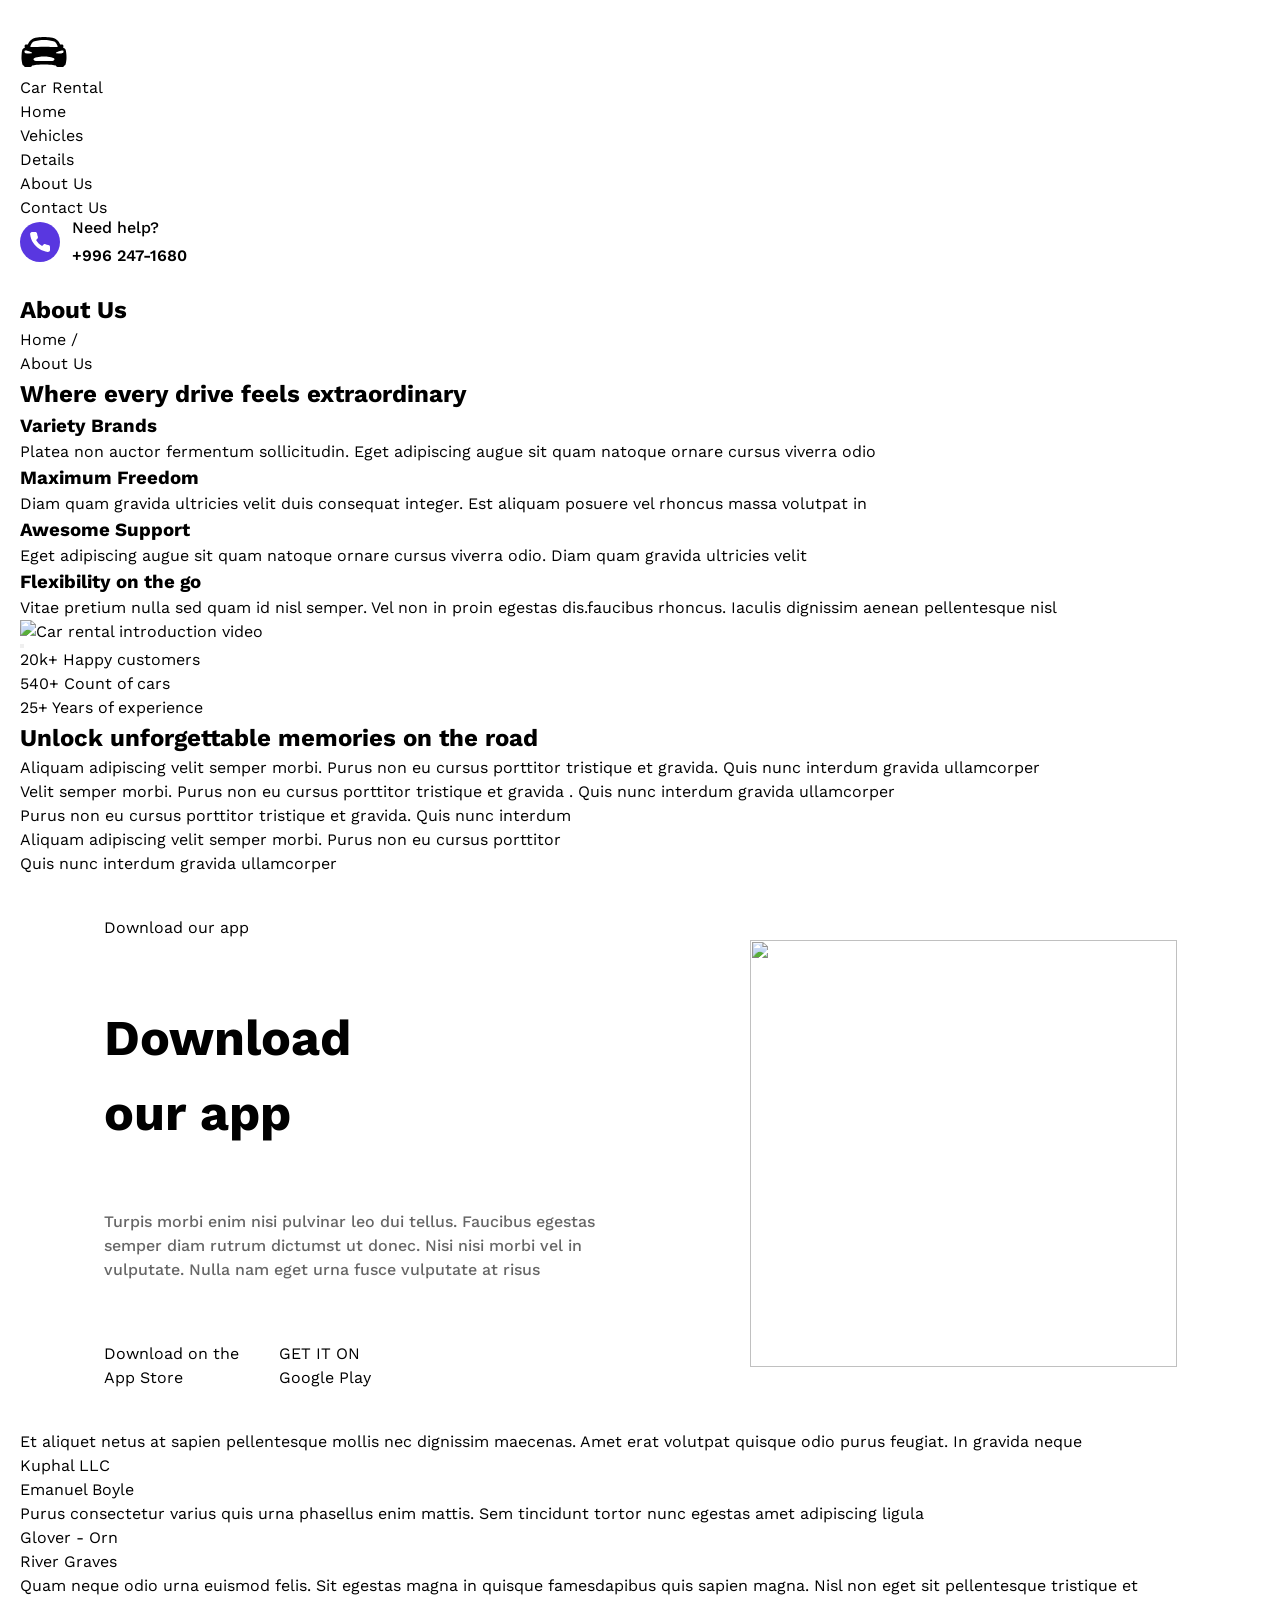
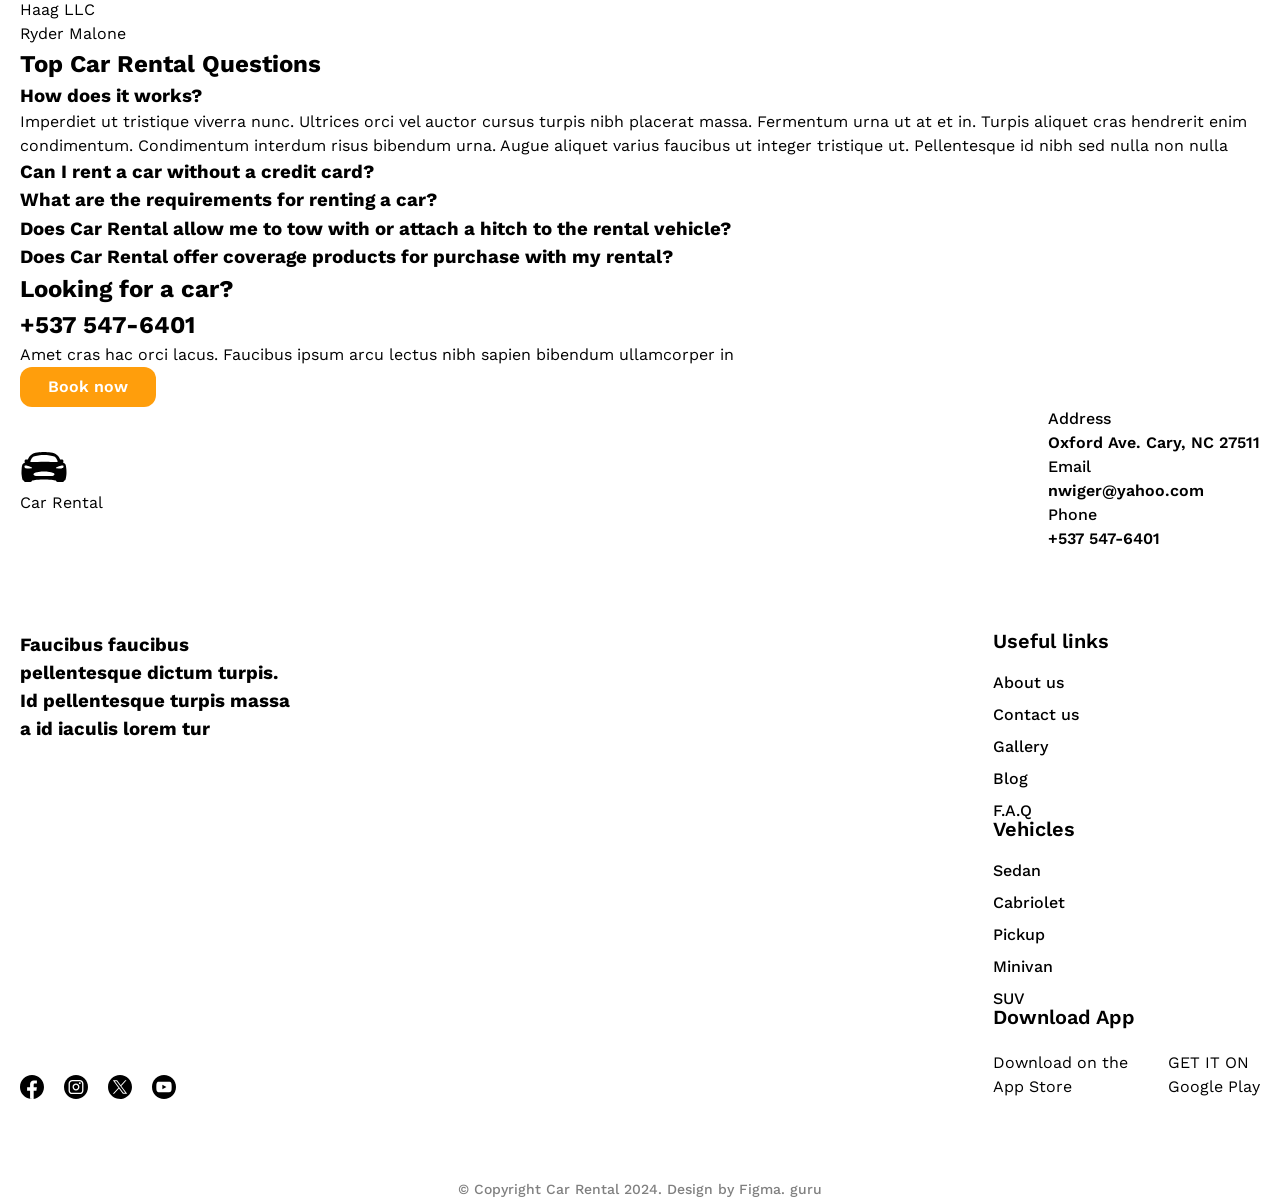
==== about.html @ 19d8fcf1 "Implement homepage CSS" ====
<head>
  <meta charset="UTF-8" />
  <meta name="viewport" content="width=device-width, initial-scale=1.0" />

  <title>Car Rental</title>

  <link rel="preconnect" href="https://fonts.googleapis.com" />
  <link rel="preconnect" href="https://fonts.gstatic.com" crossorigin />
  <link
    href="https://fonts.googleapis.com/css2?family=Work+Sans:wght@400..700&display=swap"
    rel="stylesheet"
  />

  <link rel="stylesheet" href="css/reset.css" />
  <link rel="stylesheet" href="css/base.css" />
  <link rel="stylesheet" href="css/components.css" />
  <link rel="stylesheet" href="css/style.css" />
</head>
<body>
  <!-- header  -->
  <header class="header">
    <div class="container">
      <a class="header__logo" href="index.html">
        <img src="images/logo.svg" alt="Car Rental" />
        <span>Car Rental</span>
      </a>
      <nav class="header__nav">
        <ul>
          <li><a href="index.html">Home</a></li>
          <li><a href="vehicles.html">Vehicles</a></li>
          <li><a href="details.html">Details</a></li>
          <li><a href="about.html">About Us</a></li>
          <li><a href="contact.html">Contact Us</a></li>
        </ul>
      </nav>
      <div class="header__phone">
        <img src="images/phone.svg" alt="Phone Number" />
        <div class="header__phone-info">
          <p>Need help?</p>
          <a href="tel:+9962471680"> +996 247-1680 </a>
        </div>
      </div>
    </div>
  </header>

  <section class="about-hero">
    <div class="container">
      <div class="about-hero__inner">
        <div class="about-hero__header">
          <h1 class="about-hero__header-title">About Us</h1>
          <p>Home /</p>
          <p>About Us</p>
        </div>
        <div class="about-hero__feature-left">
          <h2 class="about-hero__feature-title">
            Where every drive feels extraordinary
          </h2>
        </div>
        <div class="about-hero__feature-middle">
          <h3 class="about-hero__feature-subtitle">Variety Brands</h3>
          <p class="about-hero__feature-description">
            Platea non auctor fermentum sollicitudin. Eget adipiscing augue sit
            quam natoque ornare cursus viverra odio
          </p>

          <h3 class="about-hero__feature-subtitle">Maximum Freedom</h3>
          <p class="about-hero__feature-description">
            Diam quam gravida ultricies velit duis consequat integer. Est
            aliquam posuere vel rhoncus massa volutpat in
          </p>
        </div>
        <div class="about-hero__feature-right">
          <h3 class="about-hero__feature-subtitle">Awesome Support</h3>
          <p class="about-hero__feature-description">
            Eget adipiscing augue sit quam natoque ornare cursus viverra odio.
            Diam quam gravida ultricies velit
          </p>
          <h3 class="about-hero__feature-subtitle">Flexibility on the go</h3>
          <p class="about-hero__feature-description">
            Vitae pretium nulla sed quam id nisl semper. Vel non in proin
            egestas dis.faucibus rhoncus. Iaculis dignissim aenean pellentesque
            nisl
          </p>
        </div>
      </div>
    </div>
  </section>
  <section class="about-video">
    <div class="container">
      <div class="about-video__inner">
        <img
          class="about-video__image"
          src="images/about-video.jpg"
          alt="Car rental introduction video"
        />

        <button class="about-video__play" type="button">
          <img src="images/play.svg" alt="" />
          <span class="sr-only">Play video</span>
        </button>
      </div>
    </div>
  </section>
  <section class="about-stats">
    <div class="container">
      <ul class="about-stats__items">
        <li class="about-stats__item">
          <span class="about-stats__number">20k+</span>
          <span class="about-stats__unit">Happy customers</span>
        </li>
        <li class="about-stats__item">
          <span class="about-stats__number">540+</span>
          <span class="about-stats__unit">Count of cars</span>
        </li>
        <li class="about-stats__item">
          <span class="about-stats__number">25+</span>
          <span class="about-stats__unit">Years of experience</span>
        </li>
      </ul>
    </div>
  </section>
  <section class="about-info">
    <div class="container">
      <h2 class="about-info__title">
        Unlock unforgettable memories on the road
      </h2>
      <p class="about-info__desc">
        Aliquam adipiscing velit semper morbi. Purus non eu cursus porttitor
        tristique et gravida. Quis nunc interdum gravida ullamcorper
      </p>
      <ul class="about-info__items">
        <li class="about-info__item">
          <img src="images/check.svg" alt="" />
          <p class="about-info__exp">
            Velit semper morbi. Purus non eu cursus porttitor tristique et
            gravida . Quis nunc interdum gravida ullamcorper
          </p>
        </li>
        <li class="about-info__item">
          <img src="images/check.svg" alt="" />
          <p class="about-info__exp">
            Purus non eu cursus porttitor tristique et gravida. Quis nunc
            interdum
          </p>
        </li>
        <li class="about-info__item">
          <img src="images/check.svg" alt="" />
          <p class="about-info__exp">
            Aliquam adipiscing velit semper morbi. Purus non eu cursus porttitor
          </p>
        </li>
        <li class="about-info__item">
          <img src="images/check.svg" alt="" />
          <p class="about-info__exp">Quis nunc interdum gravida ullamcorper</p>
        </li>
      </ul>
      <img class="about-info__img" src="" alt="" />
    </div>
  </section>
  <section class="mobile-app">
    <div class="container">
      <div class="mobile-app__inner">
        <div class="mobile-app__content">
          <p class="mobile-app__subtitle">Download our app</p>
          <h2 class="mobile-app__title">Download our app</h2>
          <p class="mobile-app__description">
            Turpis morbi enim nisi pulvinar leo dui tellus. Faucibus egestas
            semper diam rutrum dictumst ut donec. Nisi nisi morbi vel in
            vulputate. Nulla nam eget urna fusce vulputate at risus
          </p>

          <div class="mobile-app__links">
            <a class="mobile-app__link" href="#">
              <img
                class="mobile-app__icon"
                src="images/mobile-app-apple.svg"
                alt=""
              />

              <div class="mobile-app__info">
                <p class="mobile-app__subtitle">Download on the</p>

                <p class="mobile-app__store">App Store</p>
              </div>
            </a>
            <a class="mobile-app__link" href="#">
              <img
                class="mobile-app__icon"
                src="images/mobile-app-play.svg"
                alt=""
              />

              <div class="mobile-app__info">
                <p class="mobile-app__subtitle">GET IT ON</p>

                <p class="mobile-app__store">Google Play</p>
              </div>
            </a>
          </div>
        </div>
        <img class="mobile-app__image" src="images/mobile-app.png" alt="" />
      </div>
    </div>
  </section>
  <section class="about-reviews">
    <div class="container">
      <div class="about-reviews__inner">
        <article class="about-reviews__card">
          <ul class="about-reviews__items">
            <li class="about-reviews__item">
              <span class="about-reviews__quote"></span>
              <p class="about-reviews__desc">
                Et aliquet netus at sapien pellentesque mollis nec dignissim
                maecenas. Amet erat volutpat quisque odio purus feugiat. In
                gravida neque
              </p>
              <img class="about-reviews__img" src="" alt="" />
              <p class="about-reviews__companyname">Kuphal LLC</p>
              <p class="about-reviews__name">Emanuel Boyle</p>
            </li>
          </ul>
        </article>
        <article class="about-reviews__card">
          <ul class="about-reviews__items">
            <li class="about-reviews__item">
              <span class="about-reviews__quote"></span>
              <p class="about-reviews__desc">
                Purus consectetur varius quis urna phasellus enim mattis. Sem
                tincidunt tortor nunc egestas amet adipiscing ligula
              </p>
              <img class="about-reviews__img" src="" alt="" />
              <p class="about-reviews__companyname">Glover - Orn</p>
              <p class="about-reviews__name">River Graves</p>
            </li>
          </ul>
        </article>
        <article class="about-reviews__card">
          <ul class="about-reviews__items">
            <li class="about-reviews__item">
              <span class="about-reviews__quote"></span>
              <p class="about-reviews__desc">
                Quam neque odio urna euismod felis. Sit egestas magna in quisque
                famesdapibus quis sapien magna. Nisl non eget sit pellentesque
                tristique et
              </p>
              <img class="about-reviews__img" src="" alt="" />
              <p class="about-reviews__companyname">Haag LLC</p>
              <p class="about-reviews__name">Ryder Malone</p>
            </li>
          </ul>
        </article>
      </div>
    </div>
  </section>
  <section class="about-question">
    <div class="container">
      <div class="about-question__inner">
        <h2 class="about-question__title">Top Car Rental Questions</h2>
        <ul class="about-question__items">
          <li class="about-question__item">
            <h3 class="about-question__question">How does it works?</h3>
            <p class="about-question__answer">
              Imperdiet ut tristique viverra nunc. Ultrices orci vel auctor
              cursus turpis nibh placerat massa. Fermentum urna ut at et in.
              Turpis aliquet cras hendrerit enim condimentum. Condimentum
              interdum risus bibendum urna. Augue aliquet varius faucibus ut
              integer tristique ut. Pellentesque id nibh sed nulla non nulla
            </p>
          </li>
          <li class="about-question__item">
            <h3 class="about-question__question">
              Can I rent a car without a credit card?
            </h3>
          </li>
          <li class="about-question__item">
            <h3 class="about-question__question">
              What are the requirements for renting a car?
            </h3>
          </li>
          <li class="about-question__item">
            <h3 class="about-question__question">
              Does Car Rental allow me to tow with or attach a hitch to the
              rental vehicle?
            </h3>
          </li>
          <li class="about-question__item">
            <h3 class="about-question__question">
              Does Car Rental offer coverage products for purchase with my
              rental?
            </h3>
          </li>
        </ul>
      </div>
    </div>
  </section>

  <section class="about-banner">
    <div class="container">
      <div class="about-banner__inner">
        <div class="about-banner__content">
          <h2 class="about-banner__title">Looking for a car?</h2>
          <h2 class="about-banner__subtitle">+537 547-6401</h2>
          <p class="about-banner__description">
            Amet cras hac orci lacus. Faucibus ipsum arcu lectus nibh sapien
            bibendum ullamcorper in
          </p>
          <a href="vehicles.html" class="btn btn--primary about-banner__button">
            Book now
          </a>
        </div>
      </div>
    </div>
  </section>
  <footer>
    <div class="container">
      <div class="footer__inner">
        <div class="footer-guide">
          <a class="footer-guide__logo" href="index.html">
            <img src="images/logo.svg" alt="Car Rental" />
            <span>Car Rental</span>
          </a>
          <ul class="footer-guide__list">
            <li class="footer-guide__item">
              <img
                class="footer-guide__icon"
                src="images/footer-guide-address.svg"
                alt=""
              />

              <div class="footer-guide__content">
                <p class="footer-guide__title">Address</p>
                <p class="footer-guide__info">Oxford Ave. Cary, NC 27511</p>
              </div>
            </li>
            <li class="footer-guide__item">
              <a class="footer-guide__link" href="mailto:nwiger@yahoo.com">
                <img
                  class="footer-guide__icon"
                  src="images/footer-guide-email.svg"
                  alt=""
                />
                <div class="footer-guide__content">
                  <p class="footer-guide__title">Email</p>
                  <p class="footer-guide__info">nwiger@yahoo.com</p>
                </div>
              </a>
            </li>
            <li class="footer-guide__item">
              <a class="footer-guide__link" href="tel:+5375476401">
                <img
                  class="footer-guide__icon"
                  src="images/footer-guide-phone.svg"
                  alt=""
                />
                <div class="footer-guide__content">
                  <p class="footer-guide__title">Phone</p>
                  <p class="footer-guide__info">+537 547-6401</p>
                </div>
              </a>
            </li>
          </ul>
        </div>
        <div class="footer-info">
          <div class="footer-info__social">
            <h3 class="footer-info__message">
              Faucibus faucibus pellentesque dictum turpis. Id pellentesque
              turpis massa a id iaculis lorem tur
            </h3>
            <div class="footer-info__sns">
              <a class="footer-info__logo" href="">
                <img src="images/footer-info-facebook.svg" alt="Facebook" />
              </a>
              <a class="footer-info__logo" href="">
                <img src="images/footer-info-instagram.svg" alt="Instagram" />
              </a>
              <a class="footer-info__logo" href="">
                <img src="images/footer-info-x.svg" alt="X" />
              </a>
              <a class="footer-info__logo" href="">
                <img src="images/footer-info-youtube.svg" alt="Youtube" />
              </a>
            </div>
          </div>
          <div class="footer-info__other">
            <article class="footer-info__items">
              <h3 class="footer-info__title">Useful links</h3>
              <ul class="footer-info__links">
                <li><a class="footer-info__link" href="">About us</a></li>
                <li><a class="footer-info__link" href="">Contact us</a></li>
                <li><a class="footer-info__link" href="">Gallery</a></li>
                <li><a class="footer-info__link" href="">Blog</a></li>
                <li><a class="footer-info__link" href="">F.A.Q</a></li>
              </ul>
            </article>
            <article class="footer-info__items">
              <h3 class="footer-info__title">Vehicles</h3>
              <ul class="footer-info__links">
                <li><a class="footer-info__link" href="">Sedan</a></li>
                <li><a class="footer-info__link" href="">Cabriolet</a></li>
                <li><a class="footer-info__link" href="">Pickup</a></li>
                <li><a class="footer-info__link" href="">Minivan</a></li>
                <li><a class="footer-info__link" href="">SUV</a></li>
              </ul>
            </article>
            <article class="footer-info__items">
              <h3 class="footer-info__title">Download App</h3>
              <div class="mobile-app__links">
                <a class="mobile-app__link" href="#">
                  <img
                    class="mobile-app__icon"
                    src="images/mobile-app-apple.svg"
                    alt=""
                  />

                  <div class="mobile-app__info">
                    <p class="mobile-app__subtitle">Download on the</p>

                    <p class="mobile-app__store">App Store</p>
                  </div>
                </a>
                <a class="mobile-app__link" href="#">
                  <img
                    class="mobile-app__icon"
                    src="images/mobile-app-play.svg"
                    alt=""
                  />

                  <div class="mobile-app__info">
                    <p class="mobile-app__subtitle">GET IT ON</p>

                    <p class="mobile-app__store">Google Play</p>
                  </div>
                </a>
              </div>
            </article>
          </div>
        </div>
        <small class="footer__copyright">
          © Copyright Car Rental 2024. Design by Figma. guru
        </small>
      </div>
    </div>
  </footer>
</body>
---- css/base.css ----
/* 共通設定 */
body {
  color: #000;
  background-color: #fff;
  font-family: "Work Sans", sans-serif;
  font-size: 16px;
  font-weight: 400;
  line-height: 1.5;
}

.container {
  max-width: 1290px;
  margin: 0 auto;
  padding-inline: 20px;
}

/* CSS変数 */
:root {
  --purple-color: #5937e0;
  --orange-color: #ff9e0c;
  --black-color: #000;
  --white-color: #fff;
  --section-padding-sm: 40px;
  --section-padding-md: 60px;
  --section-padding-lg: 80px;
}
---- css/components.css ----
/* btn */
.btn {
  display: inline-flex;
  align-items: center;
  justify-content: center;
  text-decoration: none;
  cursor: pointer;
  font-size: 16px;
  font-weight: 600;
  height: 40px;
  border-radius: 12px;
  border: none;
  padding: 0 28px;

  color: #fff;
  transition: opacity 0.2s ease;
}

.btn:hover {
  opacity: 0.85;
}

.btn--primary {
  background-color: var(--orange-color);
}

.btn--secondary {
  background-color: var(--purple-color);
}
/* header */
.header {
  padding-block: 28px;
}
.header__wrapper {
  display: flex;
  align-items: center;
  justify-content: space-between;
}
.page__logo {
  display: flex;
  align-items: center;
  gap: 12px;
}
.page__logo span {
  font-size: 16px;
  font-weight: 700;
}
.header__nav-list {
  display: flex;
  gap: 20px;
}
.header__nav-list a {
  font-size: 18px;
  font-weight: 500;
}
.header__phone {
  display: flex;
  gap: 12px;
}
.header__phone-info {
  display: flex;
  flex-direction: column;
  gap: 12px;
  line-height: 1;
}
.header__phone-info p {
  font-size: 16px;
  font-weight: 500;
}
.header__phone-info a {
  font-size: 16px;
  font-weight: 600;
}
.hero__content {
  display: flex;
  flex-direction: column;
  gap: 33px;
  padding-top: 90px;
}
/* footer */
.footer {
}
.vehicle-card {
}
.booking-card {
}
.category-button {
}
.brand-list {
}
---- css/style.css ----
/* home hero */
.hero {
}
.hero__inner {
  padding: var(--section-padding-lg);
  border-radius: 40px;
  background-color: var(--purple-color);
}
.hero__body {
  display: flex;
  justify-content: space-between;
}
.hero__content {
  display: flex;
  flex-direction: column;
  gap: 33px;
  padding-top: 90px;
}
.hero__text {
  display: flex;
  flex-direction: column;
  gap: 27px;
}
.hero__title {
  width: 686px;
  font-size: 60px;
  font-weight: 700;
  color: var(--white-color);
  line-height: 1.2;
}
.hero__description {
  width: 464px;
  font-size: 16px;
  font-weight: 500;
  color: var(--white-color);
}
.hero__button {
  display: inline-flex;
  width: fit-content;
}
.hero__booking {
  border-radius: 20px;
  background-color: var(--white-color);
}
.booking-card {
  padding: 40px;
  width: 416px;
}
.booking-form {
  display: flex;
  flex-direction: column;
  align-items: center;
}
.booking-form__body {
  width: 100%;
}
.booking-form__fields {
  display: flex;
  flex-direction: column;
  gap: 20px;
  padding-block: 40px;
}
.select-wrapper {
  position: relative;
}
.select-wrapper select {
  width: 100%;
  padding-right: 40px;
  appearance: none;
}
.select-arrow {
  position: absolute;
  right: 16px;
  top: 50%;
  transform: translateY(-50%);
  pointer-events: none;
  width: 12px;
}
.form-group {
  display: flex;
  flex-direction: column;
  gap: 8px;
  width: 100%;
}
.form-group label {
  position: absolute;
  width: 1px;
  height: 1px;
  padding: 0;
  margin: -1px;
  overflow: hidden;
  clip: rect(0, 0, 0, 0);
  white-space: nowrap;
  border: 0;
}
.form-group select,
.form-group input {
  width: 100%;
  height: 52px;
  padding: 0 16px;
  border: none;
  border-radius: 12px;
  background-color: #f5f5f5;
  font-size: 16px;
  color: #333;
  appearance: none;
  cursor: pointer;
}
.form-group select:focus,
.form-group input:focus {
  outline: none;
  background-color: #eee;
}
.booking-form__button {
  width: 100%;
}
/* features */
.features {
  padding-block: var(--section-padding-md);
}
.features__inner {
  display: flex;
  justify-content: space-between;
  align-items: flex-start;
}
.feature-card {
  display: flex;
  flex-direction: column;
  align-items: center;
  gap: 29px;
}
.feature-card__header {
  display: flex;
  flex-direction: column;
  align-items: center;
  gap: 20px;
}
.feature-card__icon {
  width: 64px;
  height: 64px;
}
.feature-card__title {
  font-size: 24px;
  font-weight: 600;
}
.feature-card__description {
  width: 357px;
  text-align: center;
  font-size: 16px;
  font-weight: 500;
}
/* about-feature */
.about-feature {
  padding-block: var(--section-padding-md);
}
.about-feature__inner {
  display: flex;
  align-items: center;
  gap: 110px;
}
.about-feature__list {
  display: flex;
  flex-direction: column;
  width: 550px;
  gap: 28px;
}
.about-item {
  display: flex;
  flex-direction: column;
  gap: 20px;
}
.about-item__header {
  display: flex;
  align-items: center;
  gap: 16px;
}
.about-item__number {
  display: flex;
  flex-direction: column;
  justify-content: center;
  align-items: center;
  width: 32px;
  height: 32px;
  background-color: var(--purple-color);
  border-radius: 50%;
  color: var(--white-color);
  font-size: 16px;
  font-weight: 600;
}
.about-item__title {
  font-size: 20px;
  font-weight: 600;
}
.about-item__description {
  font-size: 16px;
  font-weight: 500;
  color: rgba(0, 0, 0, 0.6);
}
/* vehicle-list */
.vehicle-list {
  padding-block: var(--section-padding-md);
}
.vehicle-list__inner {
  display: flex;
  flex-direction: column;
  gap: 40px;
}
.vehicle-list__header {
  display: flex;
  justify-content: space-between;
  align-items: flex-end;
}
.vehicle-list__heading {
  width: 631px;
  font-size: 50px;
  font-weight: 700;
}
.vehicle-list__link {
  display: flex;
  gap: 8px;
  font-size: 20px;
  font-weight: 700;
}
.vehicle-list__items {
  display: grid;
  grid-template-columns: repeat(3, 1fr);
  gap: 24px;
}
.vehicle-card {
  display: flex;
  flex-direction: column;
  gap: 40px;
  padding: 24px;
  background-color: #fafafa;
  border-radius: 20px;
}
.vehicle-card__text {
  display: flex;
  flex-direction: column;
  gap: 40px;
}
.vehicle-card__header {
  display: flex;
  justify-content: space-between;
}
.vehicle-card__name {
  display: flex;
  flex-direction: column;
}
.vehicle-card__title {
  font-size: 24px;
  font-weight: 600;
}
.vehicle-card__type {
  font-size: 16px;
  font-weight: 500;
  color: rgba(0, 0, 0, 0.6);
}
.vehicle-card__price {
  display: flex;
  flex-direction: column;
}
.vehicle-card__price-value {
  font-size: 24px;
  font-weight: 600;
  color: var(--purple-color);
}
.vehicle-card__price-unit {
  font-size: 14px;
  font-weight: 500;
  color: rgba(0, 0, 0, 0.6);
}
.vehicle-card__info {
  display: flex;
  justify-content: space-between;
  font-size: 16px;
  font-weight: 500;
  color: rgba(0, 0, 0, 0.6);
}
.vehicle-card__feature {
  display: flex;
  align-items: center;
  gap: 8px;
}
.vehicle-card__link-button {
  height: 50px;
}
/* statistics-banner */
.statistics-banner {
  padding-block: var(--section-padding-md);
}
.statistics-banner__inner {
  display: flex;
  flex-direction: column;
  padding-block: var(--section-padding-md);
  gap: 80px;
  border-radius: 20px;
  background-color: var(--purple-color);
}
.statistics-banner__header {
  display: flex;
  flex-direction: column;
  align-items: center;
  gap: 20px;
}
.statistics-banner__title {
  font-size: 50px;
  font-weight: 700;
  color: var(--white-color);
}
.statistics-banner__description {
  width: 712px;
  text-align: center;
  font-size: 16px;
  font-weight: 500;
  color: var(--white-color);
}
.statistics-banner__items {
  display: flex;
  justify-content: center;
  gap: 64px;
}
.statistics-card {
  display: flex;
  align-items: center;
  width: 240px;
  gap: 16px;
  padding: 16px;
  border-radius: 20px;
  background-color: var(--white-color);
}
.statistics-card__icon-wrapper {
  width: 72px;
  height: 68px;
  border-radius: 12px;
  background-color: var(--orange-color);
  display: flex;
  justify-content: center;
  align-items: center;
  flex-shrink: 0;
}
.statistics-card__icon {
  width: 40px;
  height: 40px;
}
.statistics-card__info {
  display: flex;
  flex-direction: column;
  gap: 8px;
}
.statistics-card__number {
  font-size: 24px;
  font-weight: 700;
}
.statistics-card__unit {
  font-size: 16px;
  font-weight: 600;
  color: rgba(0, 0, 0, 0.6);
}
/* mobile-app */
.mobile-app {
  padding-block: var(--section-padding-sm);
}
.mobile-app__inner {
  display: flex;
  justify-content: center;
  align-items: center;
  gap: 110px;
}
.mobile-app__content {
  display: flex;
  flex-direction: column;
  gap: 60px;
}
.mobile-app__title {
  max-width: 314px;
  font-size: 50px;
  font-weight: 700;
}
.mobile-app__description {
  max-width: 536px;
  font-size: 16px;
  font-weight: 500;
  color: rgba(0, 0, 0, 0.6);
}
.mobile-app__links {
  display: flex;
  gap: 40px;
}
.mobile-app__badge {
  display: block;
  width: 173px;
  height: auto;
}
.mobile-app__image {
  width: 427px;
  height: auto;
}
/* cta-banner */
.cta-banner {
  padding-block: var(--section-padding-md);
}
.cta-banner__inner {
  display: flex;
  gap: 102px;
  padding: var(--section-padding-md) 86px;
  border-radius: 20px;
  background-color: var(--purple-color);
}
.cta-banner__content {
  display: flex;
  flex-direction: column;
  justify-content: space-between;
}
.cta-banner__title {
  max-width: 756px;
  font-size: 50px;
  font-weight: 700;
  color: var(--white-color);
  line-height: 1.2;
}
.cta-banner__description {
  max-width: 550px;
  font-size: 16px;
  font-weight: 500;
  color: var(--white-color);
}
.cta-banner__form {
  position: relative;
  max-width: 464px;
  width: 100%;
}
.sr-only {
  position: absolute;
  width: 1px;
  height: 1px;
  padding: 0;
  margin: -1px;
  overflow: hidden;
  clip: rect(0, 0, 0, 0);
  white-space: nowrap;
  border: 0;
}
.cta-banner__input {
  width: 100%;
  height: 60px;
  padding: 0 121px 0 25px;
  border: none;
  border-radius: 20px;
  background-color: var(--white-color);
  font-size: 16px;
  color: rgba(0, 0, 0, 0.6);
}
.cta-banner__button {
  position: absolute;
  right: 10px;
  top: 50%;
  transform: translateY(-50%);
}
.cta-banner__image {
  width: 380px;
  height: auto;
}
/* footer */
.footer {
  padding-block: var(--section-padding-md) 40px;
}
.footer__inner {
  display: flex;
  flex-direction: column;
  gap: 80px;
}
.footer__content {
  display: flex;
  flex-direction: column;
  gap: 60px;
}
.footer-guide {
  display: flex;
  justify-content: space-between;
  align-items: center;
}
.footer-guide__item {
  display: flex;
  gap: 12px;
}
.footer-guide__icon-wrapper {
  width: 40px;
  height: 40px;
  border-radius: 50px;
  background-color: var(--orange-color);
  display: flex;
  align-items: center;
  justify-content: center;
  flex-shrink: 0;
}
.footer-guide__link {
  display: flex;
  align-items: center;
  gap: 12px;
  text-decoration: none;
  color: inherit;
}
.footer-guide__link:hover {
  opacity: 0.8;
}
.footer-guide__icon {
  width: 24px;
  height: 24px;
  color: var(--white-color);
}
.footer-guide__content {
}
.footer-guide__title {
  font-size: 16px;
  font-weight: 500;
}
.footer-guide__info {
  font-size: 16px;
  font-weight: 600;
}
.footer-info {
  display: flex;
  justify-content: space-between;
}
.footer-info__social {
  display: flex;
  flex-direction: column;
  justify-content: space-between;
  width: 280px;
}
.footer-info__message {
}
.footer-info__sns {
  display: flex;
  gap: 20px;
}
.footer-info__logo {
  width: 24px;
  height: 24px;
}
.footer-info__other {
}
.footer-info__items {
  display: flex;
  flex-direction: column;
  gap: 24px;
}
.footer-info__title {
  font-size: 20px;
  font-weight: 600;
  line-height: 1;
}
.footer-info__links {
  display: flex;
  flex-direction: column;
  gap: 16px;
  line-height: 1;
}
.footer-info__link {
  font-size: 16px;
  font-weight: 500;
}
.footer-info__apps {
  display: flex;
  flex-direction: column;
  gap: 24px;
}
.footer-info__app {
}
.footer__copyright {
  display: flex;
  justify-content: center;
  font-size: 14px;
  font-weight: 500;
  color: rgba(0, 0, 0, 0.5);
}
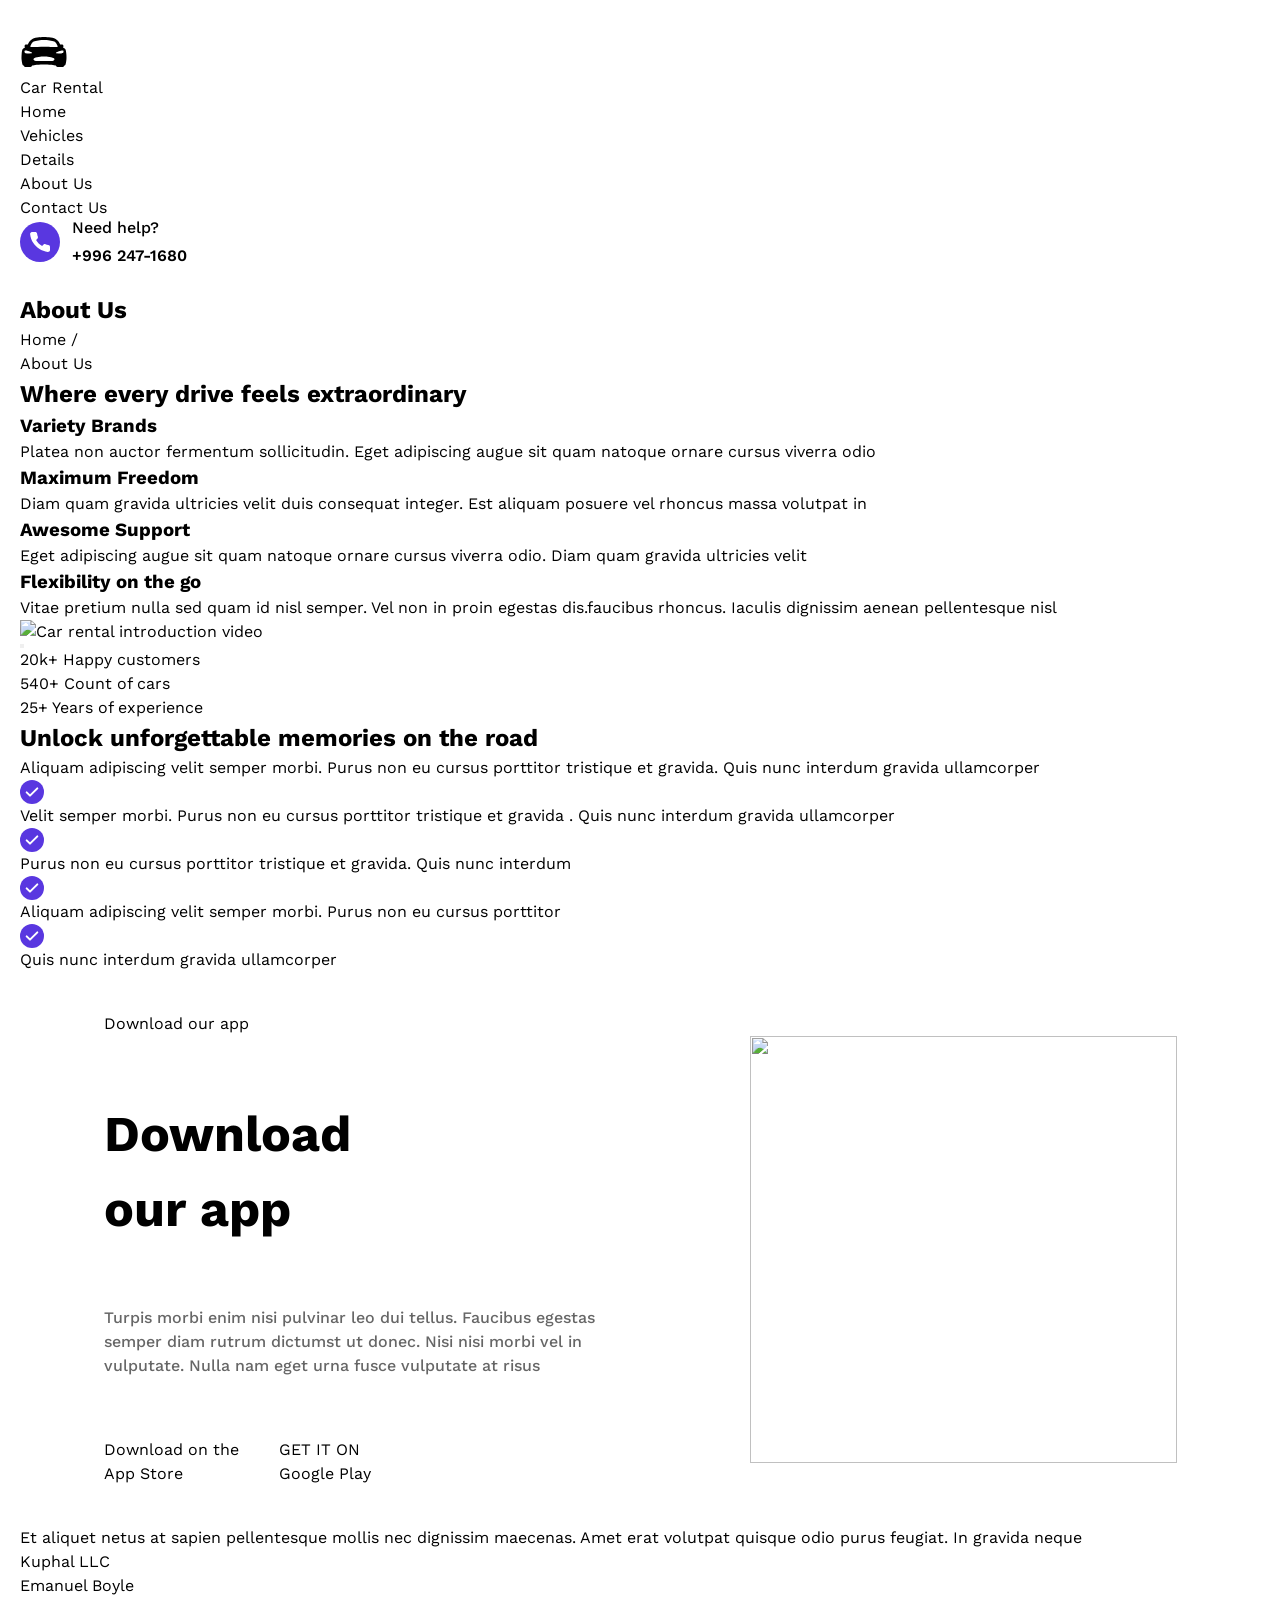
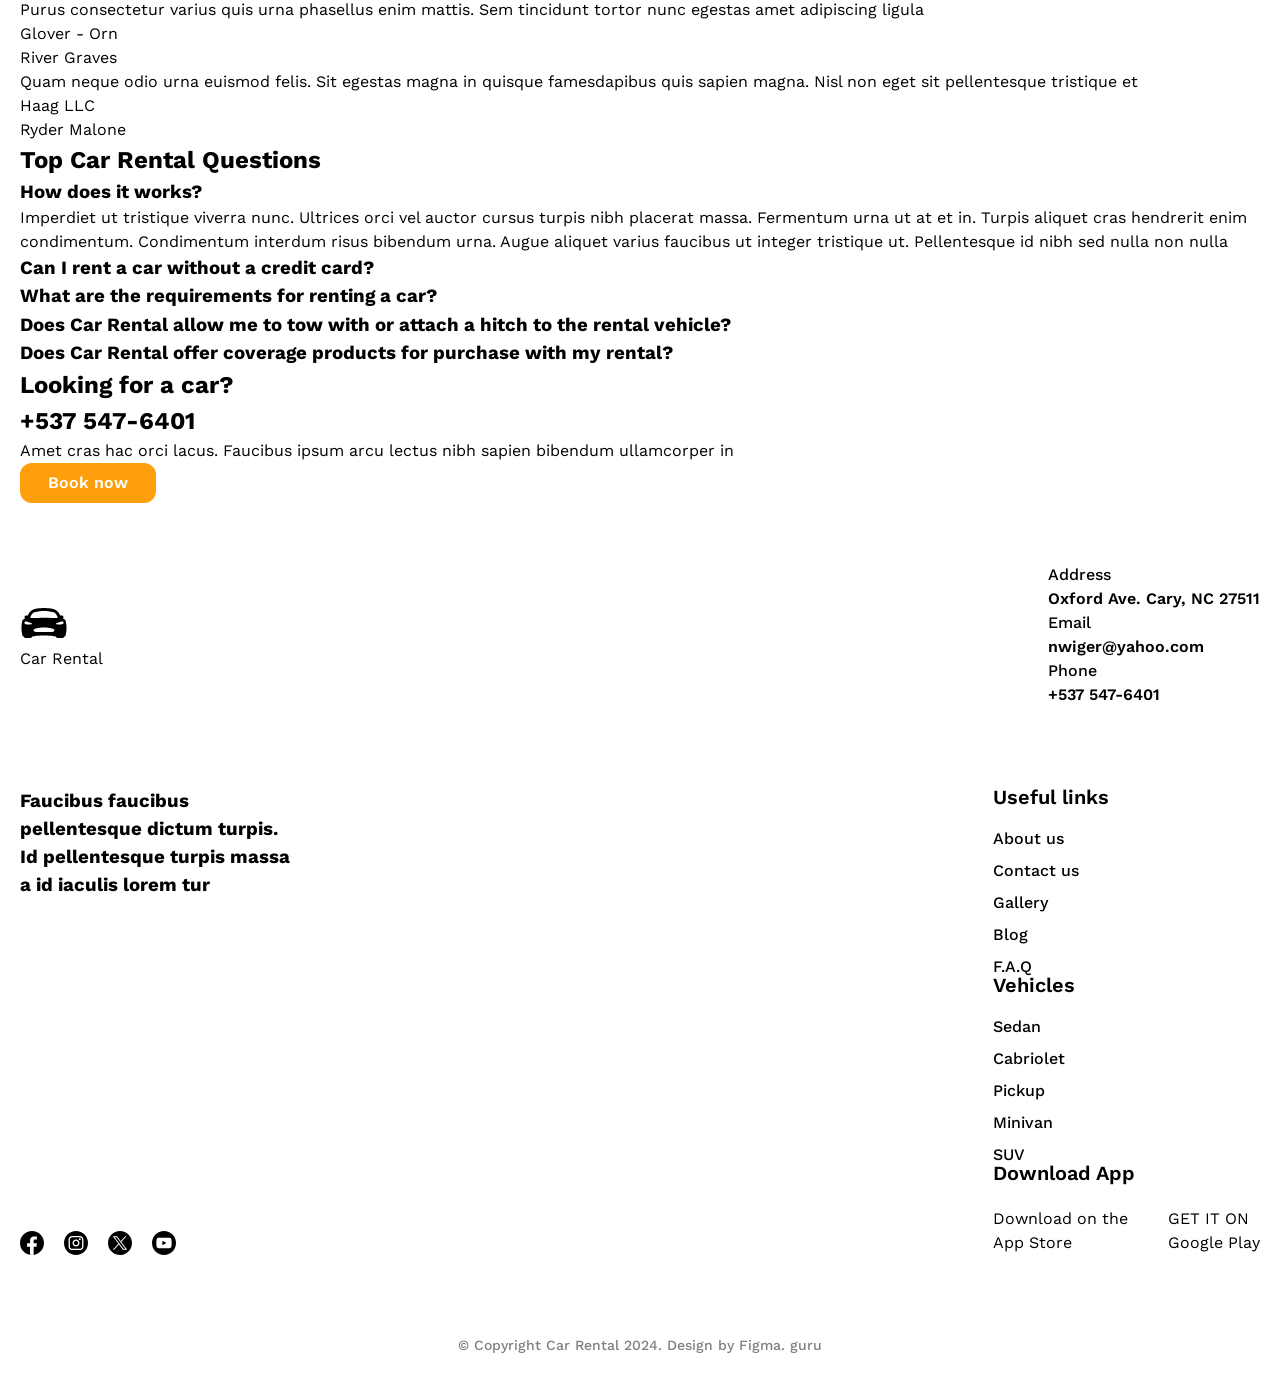
==== commit 4b9f64c1: "Add styles for vehicles and details pages" ====
--- a/about.html
+++ b/about.html
@@ -311,7 +311,7 @@
       </div>
     </div>
   </section>
-  <footer>
+  <footer class="footer">
     <div class="container">
       <div class="footer__inner">
         <div class="footer-guide">
--- a/css/components.css
+++ b/css/components.css
@@ -47,7 +47,7 @@
 }
 .header__nav-list {
   display: flex;
-  gap: 20px;
+  gap: 40px;
 }
 .header__nav-list a {
   font-size: 18px;
@@ -79,12 +79,170 @@
 }
 /* footer */
 .footer {
-}
+  padding-block: var(--section-padding-md) 40px;
+}
+.footer__inner {
+  display: flex;
+  flex-direction: column;
+  gap: 80px;
+}
+.footer__content {
+  display: flex;
+  flex-direction: column;
+  gap: 60px;
+}
+.footer-guide {
+  display: flex;
+  justify-content: space-between;
+  align-items: center;
+}
+.footer-guide__item {
+  display: flex;
+  gap: 12px;
+}
+.footer-guide__icon-wrapper {
+  width: 40px;
+  height: 40px;
+  border-radius: 50px;
+  background-color: var(--orange-color);
+  display: flex;
+  align-items: center;
+  justify-content: center;
+  flex-shrink: 0;
+}
+.footer-guide__link {
+  display: flex;
+  align-items: center;
+  gap: 12px;
+  text-decoration: none;
+  color: inherit;
+}
+.footer-guide__link:hover {
+  opacity: 0.8;
+}
+.footer-guide__icon {
+  width: 24px;
+  height: 24px;
+  color: var(--white-color);
+}
+.footer-guide__title {
+  font-size: 16px;
+  font-weight: 500;
+}
+.footer-guide__info {
+  font-size: 16px;
+  font-weight: 600;
+}
+.footer-info {
+  display: flex;
+  justify-content: space-between;
+}
+.footer-info__social {
+  display: flex;
+  flex-direction: column;
+  justify-content: space-between;
+  width: 280px;
+}
+.footer-info__sns {
+  display: flex;
+  gap: 20px;
+}
+.footer-info__logo {
+  width: 24px;
+  height: 24px;
+}
+.footer-info__items {
+  display: flex;
+  flex-direction: column;
+  gap: 24px;
+}
+.footer-info__title {
+  font-size: 20px;
+  font-weight: 600;
+  line-height: 1;
+}
+.footer-info__links {
+  display: flex;
+  flex-direction: column;
+  gap: 16px;
+  line-height: 1;
+}
+.footer-info__link {
+  font-size: 16px;
+  font-weight: 500;
+}
+.footer-info__apps {
+  display: flex;
+  flex-direction: column;
+  gap: 24px;
+}
+.footer__copyright {
+  display: flex;
+  justify-content: center;
+  font-size: 14px;
+  font-weight: 500;
+  color: rgba(0, 0, 0, 0.5);
+}
+/* .vehicle-card */
 .vehicle-card {
-}
-.booking-card {
-}
-.category-button {
-}
+  display: flex;
+  flex-direction: column;
+  gap: 40px;
+  padding: 24px;
+  background-color: #fafafa;
+  border-radius: 20px;
+}
+.vehicle-card__text {
+  display: flex;
+  flex-direction: column;
+  gap: 40px;
+}
+.vehicle-card__header {
+  display: flex;
+  justify-content: space-between;
+}
+.vehicle-card__name {
+  display: flex;
+  flex-direction: column;
+}
+.vehicle-card__title {
+  font-size: 24px;
+  font-weight: 600;
+}
+.vehicle-card__type {
+  font-size: 16px;
+  font-weight: 500;
+  color: rgba(0, 0, 0, 0.6);
+}
+.vehicle-card__price {
+  display: flex;
+  flex-direction: column;
+}
+.vehicle-card__price-value {
+  font-size: 24px;
+  font-weight: 600;
+  color: var(--purple-color);
+}
+.vehicle-card__price-unit {
+  font-size: 14px;
+  font-weight: 500;
+  color: rgba(0, 0, 0, 0.6);
+}
+.vehicle-card__info {
+  display: flex;
+  justify-content: space-between;
+  font-size: 16px;
+  font-weight: 500;
+  color: rgba(0, 0, 0, 0.6);
+}
+.vehicle-card__feature {
+  display: flex;
+  align-items: center;
+  gap: 8px;
+}
+.vehicle-card__link-button {
+  height: 50px;
+}
+/* brand-list */
 .brand-list {
 }
--- a/css/style.css
+++ b/css/style.css
@@ -43,8 +43,8 @@
   background-color: var(--white-color);
 }
 .booking-card {
+  width: 416px;
   padding: 40px;
-  width: 416px;
 }
 .booking-form {
   display: flex;
@@ -226,65 +226,7 @@
   grid-template-columns: repeat(3, 1fr);
   gap: 24px;
 }
-.vehicle-card {
-  display: flex;
-  flex-direction: column;
-  gap: 40px;
-  padding: 24px;
-  background-color: #fafafa;
-  border-radius: 20px;
-}
-.vehicle-card__text {
-  display: flex;
-  flex-direction: column;
-  gap: 40px;
-}
-.vehicle-card__header {
-  display: flex;
-  justify-content: space-between;
-}
-.vehicle-card__name {
-  display: flex;
-  flex-direction: column;
-}
-.vehicle-card__title {
-  font-size: 24px;
-  font-weight: 600;
-}
-.vehicle-card__type {
-  font-size: 16px;
-  font-weight: 500;
-  color: rgba(0, 0, 0, 0.6);
-}
-.vehicle-card__price {
-  display: flex;
-  flex-direction: column;
-}
-.vehicle-card__price-value {
-  font-size: 24px;
-  font-weight: 600;
-  color: var(--purple-color);
-}
-.vehicle-card__price-unit {
-  font-size: 14px;
-  font-weight: 500;
-  color: rgba(0, 0, 0, 0.6);
-}
-.vehicle-card__info {
-  display: flex;
-  justify-content: space-between;
-  font-size: 16px;
-  font-weight: 500;
-  color: rgba(0, 0, 0, 0.6);
-}
-.vehicle-card__feature {
-  display: flex;
-  align-items: center;
-  gap: 8px;
-}
-.vehicle-card__link-button {
-  height: 50px;
-}
+
 /* statistics-banner */
 .statistics-banner {
   padding-block: var(--section-padding-md);
@@ -461,117 +403,189 @@
   width: 380px;
   height: auto;
 }
-/* footer */
-.footer {
-  padding-block: var(--section-padding-md) 40px;
-}
-.footer__inner {
-  display: flex;
-  flex-direction: column;
-  gap: 80px;
-}
-.footer__content {
-  display: flex;
-  flex-direction: column;
+/* vehicle-hero */
+.vehicle-hero__inner {
+  padding-block: var(--section-padding-md);
+  display: flex;
+  flex-direction: column;
+  align-items: center;
+  gap: 40px;
+}
+.vehicle-hero__title {
+  font-size: 50px;
+  font-weight: 700;
+}
+.vehicle-filter {
+  display: flex;
+  gap: 24px;
+}
+.vehicle-filter__link {
+  display: flex;
+  justify-content: center;
+  align-items: center;
+  height: 50px;
+  gap: 8px;
+  padding: 0 24px;
+  border-radius: 50px;
+  border: none;
+  color: var(--black-color);
+  background-color: #f9f9f9;
+}
+.vehicle-filter__link--active {
+  color: var(--white-color);
+  background-color: var(--purple-color);
+}
+.vehicle-filter__link:hover {
+  opacity: 0.85;
+}
+.vehicle-filter__text {
+  font-size: 16px;
+  font-weight: 500;
+}
+.vehicle-filter__icon {
+  width: 28px;
+  height: 28px;
+}
+/* partners */
+.partners {
+  padding-block: var(--section-padding-md);
+}
+.partners__inner {
+  padding: var(--section-padding-md) 40px;
+  background-color: #fafafa;
+}
+.partners__list {
+  display: flex;
+  justify-content: space-between;
+  align-items: center;
+}
+/* vehicle-details */
+.vehicle-details__inner {
+  padding-block: var(--section-padding-md);
+  display: flex;
+  align-items: flex-start;
+  gap: 24px;
+}
+.vehicle-details__left {
+  display: flex;
+  flex-direction: column;
+  gap: 20px;
+}
+.vehicle-details__info {
+  display: flex;
+  flex-direction: column;
+  gap: 20px;
+}
+.vehicle-details__car-name {
+  font-size: 40px;
+  font-weight: 700;
+}
+.vehicle-details__price {
+  display: flex;
+  align-items: center;
+  gap: 4px;
+}
+.vehicle-details__price-value {
+  font-size: 40px;
+  font-weight: 600;
+  color: var(--purple-color);
+}
+.vehicle-details__price-unit {
+  font-size: 16px;
+  font-weight: 500;
+  color: rgba(0, 0, 0, 0.6);
+}
+.vehicle-details__thumbnails {
+  display: flex;
+  gap: 24px;
+}
+.vehicle-details__thumbnail {
+  width: 140px;
+  height: auto;
+}
+.vehicle-details__right {
+  display: flex;
+  flex-direction: column;
+  align-items: flex-start;
+  gap: 64px;
+}
+.vehicle-details__spec-header {
+  display: flex;
+  flex-direction: column;
+  gap: 40px;
+}
+.vehicle-details__spec-heading {
+  font-size: 24px;
+  font-weight: 600;
+  line-height: 1;
+}
+.vehicle-details__spec-items {
+  display: grid;
+  grid-template-columns: repeat(3, 1fr);
+  gap: 24px;
+}
+.vehicle-details__spec-item {
+  display: flex;
+  flex-direction: column;
+  width: 196px;
+  gap: 20px;
+  padding: 24px;
+  border-radius: 12px;
+  background-color: #fafafa;
+}
+.vehicle-details__spec-icon {
+  width: 20px;
+  height: 20px;
+}
+.vehicle-details__spec-contents {
+  display: flex;
+  flex-direction: column;
+  gap: 8px;
+}
+.vehicle-details__spec-title {
+  font-size: 16px;
+  font-weight: 600;
+}
+.vehicle-details__spec-value {
+  font-size: 16px;
+  font-weight: 500;
+  color: rgba(0, 0, 0, 0.6);
+}
+.vehicle-details__button {
+  display: flex;
+  height: 50px;
+  gap: 10px;
+  padding-inline: 100px;
+}
+.vehicle-details__equip {
+  display: flex;
+  flex-direction: column;
+  gap: 40px;
+}
+.vehicle-details__equip-title {
+  font-size: 24px;
+  font-weight: 600;
+}
+.vehicle-details__equip-items {
+  display: flex;
   gap: 60px;
 }
-.footer-guide {
-  display: flex;
-  justify-content: space-between;
-  align-items: center;
-}
-.footer-guide__item {
-  display: flex;
-  gap: 12px;
-}
-.footer-guide__icon-wrapper {
-  width: 40px;
-  height: 40px;
-  border-radius: 50px;
-  background-color: var(--orange-color);
-  display: flex;
-  align-items: center;
-  justify-content: center;
-  flex-shrink: 0;
-}
-.footer-guide__link {
-  display: flex;
-  align-items: center;
-  gap: 12px;
-  text-decoration: none;
-  color: inherit;
-}
-.footer-guide__link:hover {
-  opacity: 0.8;
-}
-.footer-guide__icon {
-  width: 24px;
-  height: 24px;
-  color: var(--white-color);
-}
-.footer-guide__content {
-}
-.footer-guide__title {
-  font-size: 16px;
-  font-weight: 500;
-}
-.footer-guide__info {
-  font-size: 16px;
-  font-weight: 600;
-}
-.footer-info {
-  display: flex;
-  justify-content: space-between;
-}
-.footer-info__social {
-  display: flex;
-  flex-direction: column;
-  justify-content: space-between;
-  width: 280px;
-}
-.footer-info__message {
-}
-.footer-info__sns {
-  display: flex;
-  gap: 20px;
-}
-.footer-info__logo {
-  width: 24px;
-  height: 24px;
-}
-.footer-info__other {
-}
-.footer-info__items {
-  display: flex;
-  flex-direction: column;
-  gap: 24px;
-}
-.footer-info__title {
-  font-size: 20px;
-  font-weight: 600;
-  line-height: 1;
-}
-.footer-info__links {
-  display: flex;
-  flex-direction: column;
+.vehicle-details__equip-items-group {
+  display: flex;
+  flex-direction: column;
+  gap: 17px;
+}
+.vehicle-details__equip-item {
+  display: flex;
   gap: 16px;
-  line-height: 1;
-}
-.footer-info__link {
-  font-size: 16px;
-  font-weight: 500;
-}
-.footer-info__apps {
-  display: flex;
-  flex-direction: column;
-  gap: 24px;
-}
-.footer-info__app {
-}
-.footer__copyright {
-  display: flex;
-  justify-content: center;
-  font-size: 14px;
-  font-weight: 500;
-  color: rgba(0, 0, 0, 0.5);
-}
+}
+.vehicle-details__equip-desc {
+  font-size: 16px;
+  font-weight: 500;
+  color: rgba(0, 0, 0, 0.6);
+}
+/* vehicle-list */
+.vehicle-list__title {
+  font-size: 50px;
+  font-weight: 700;
+}
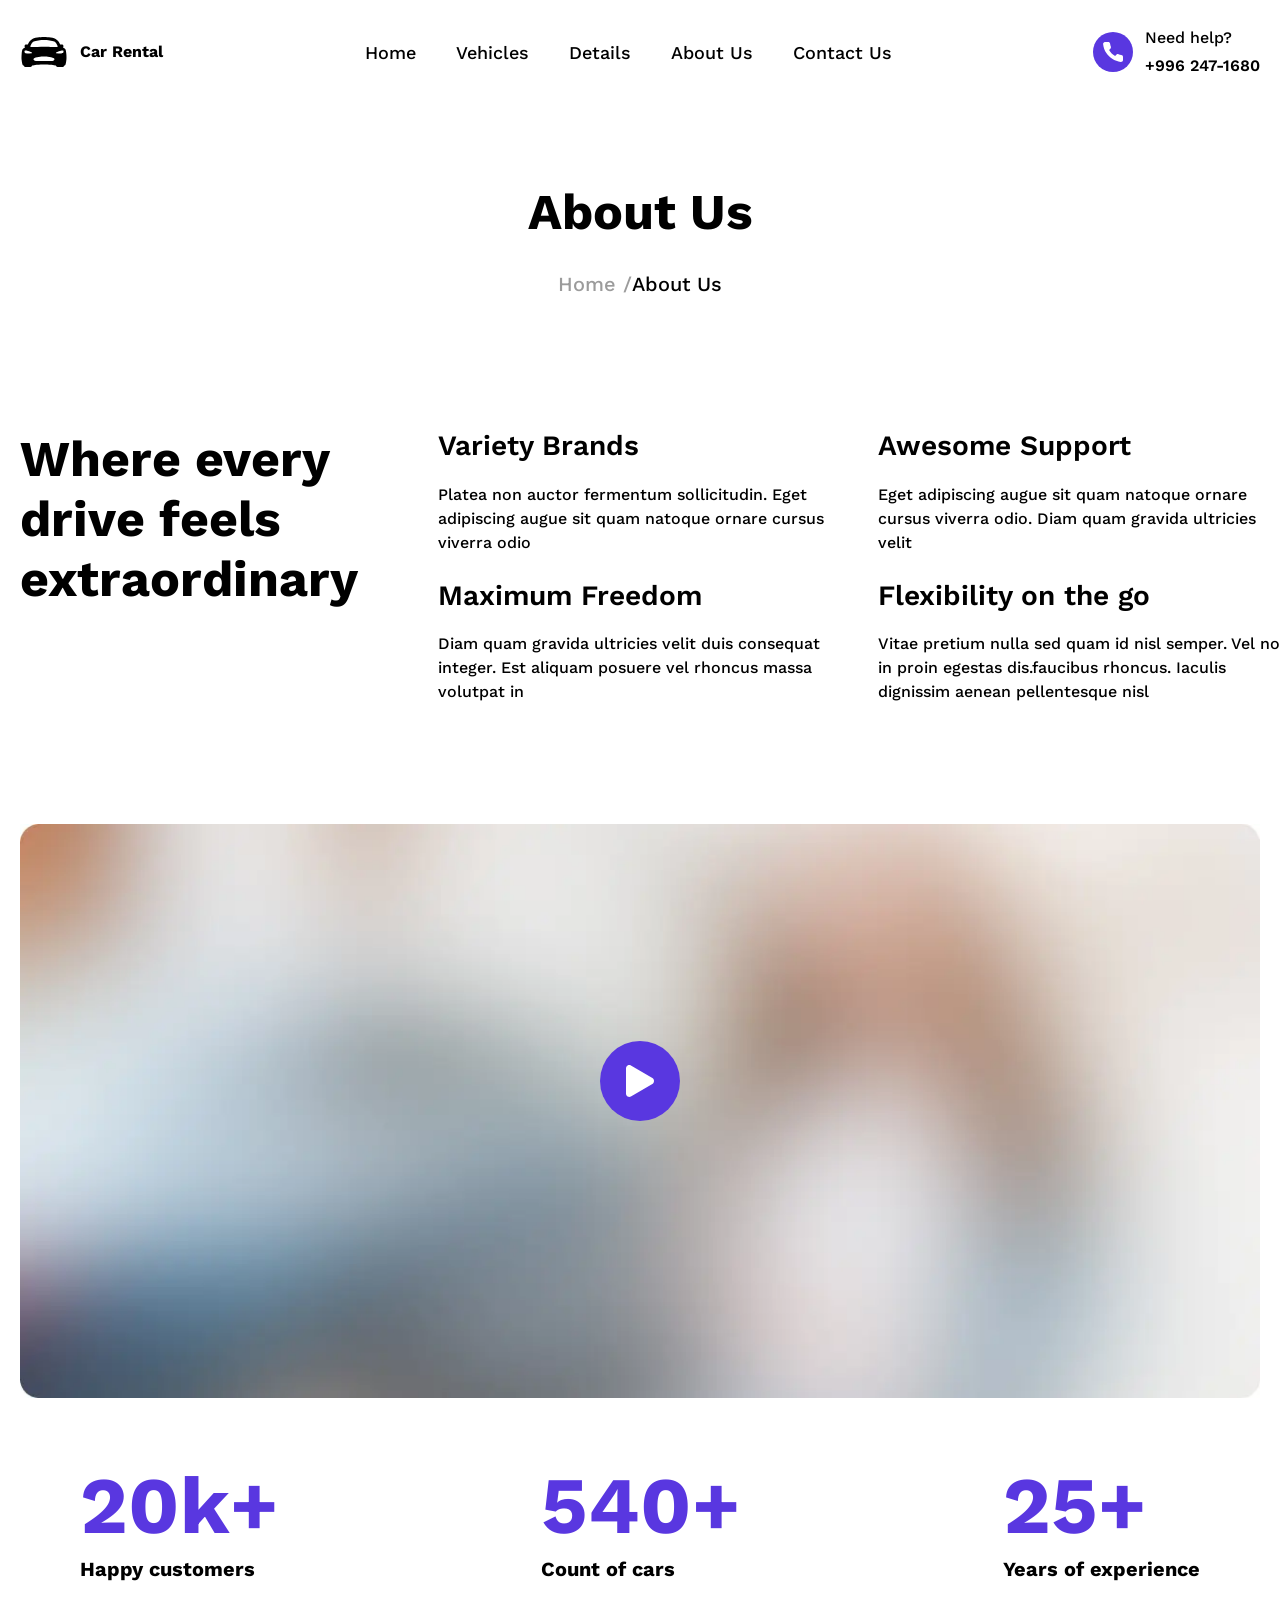
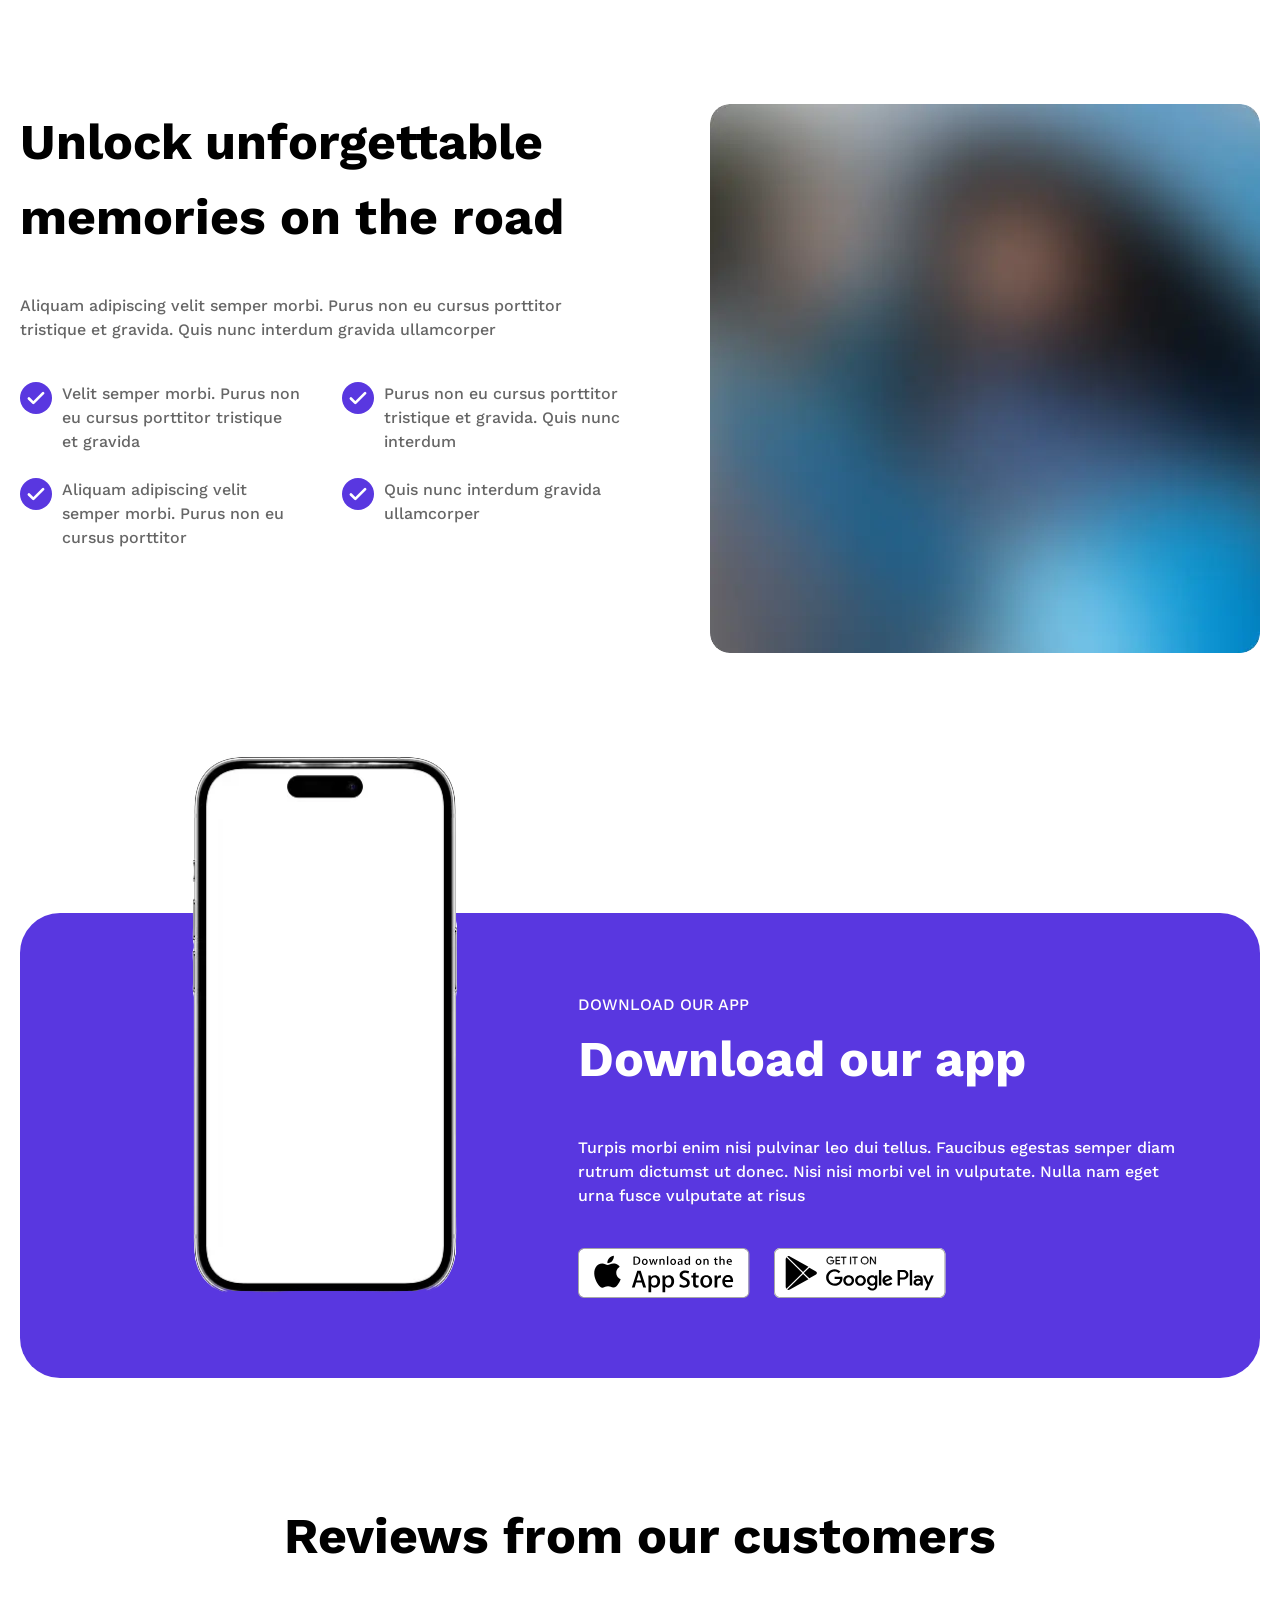
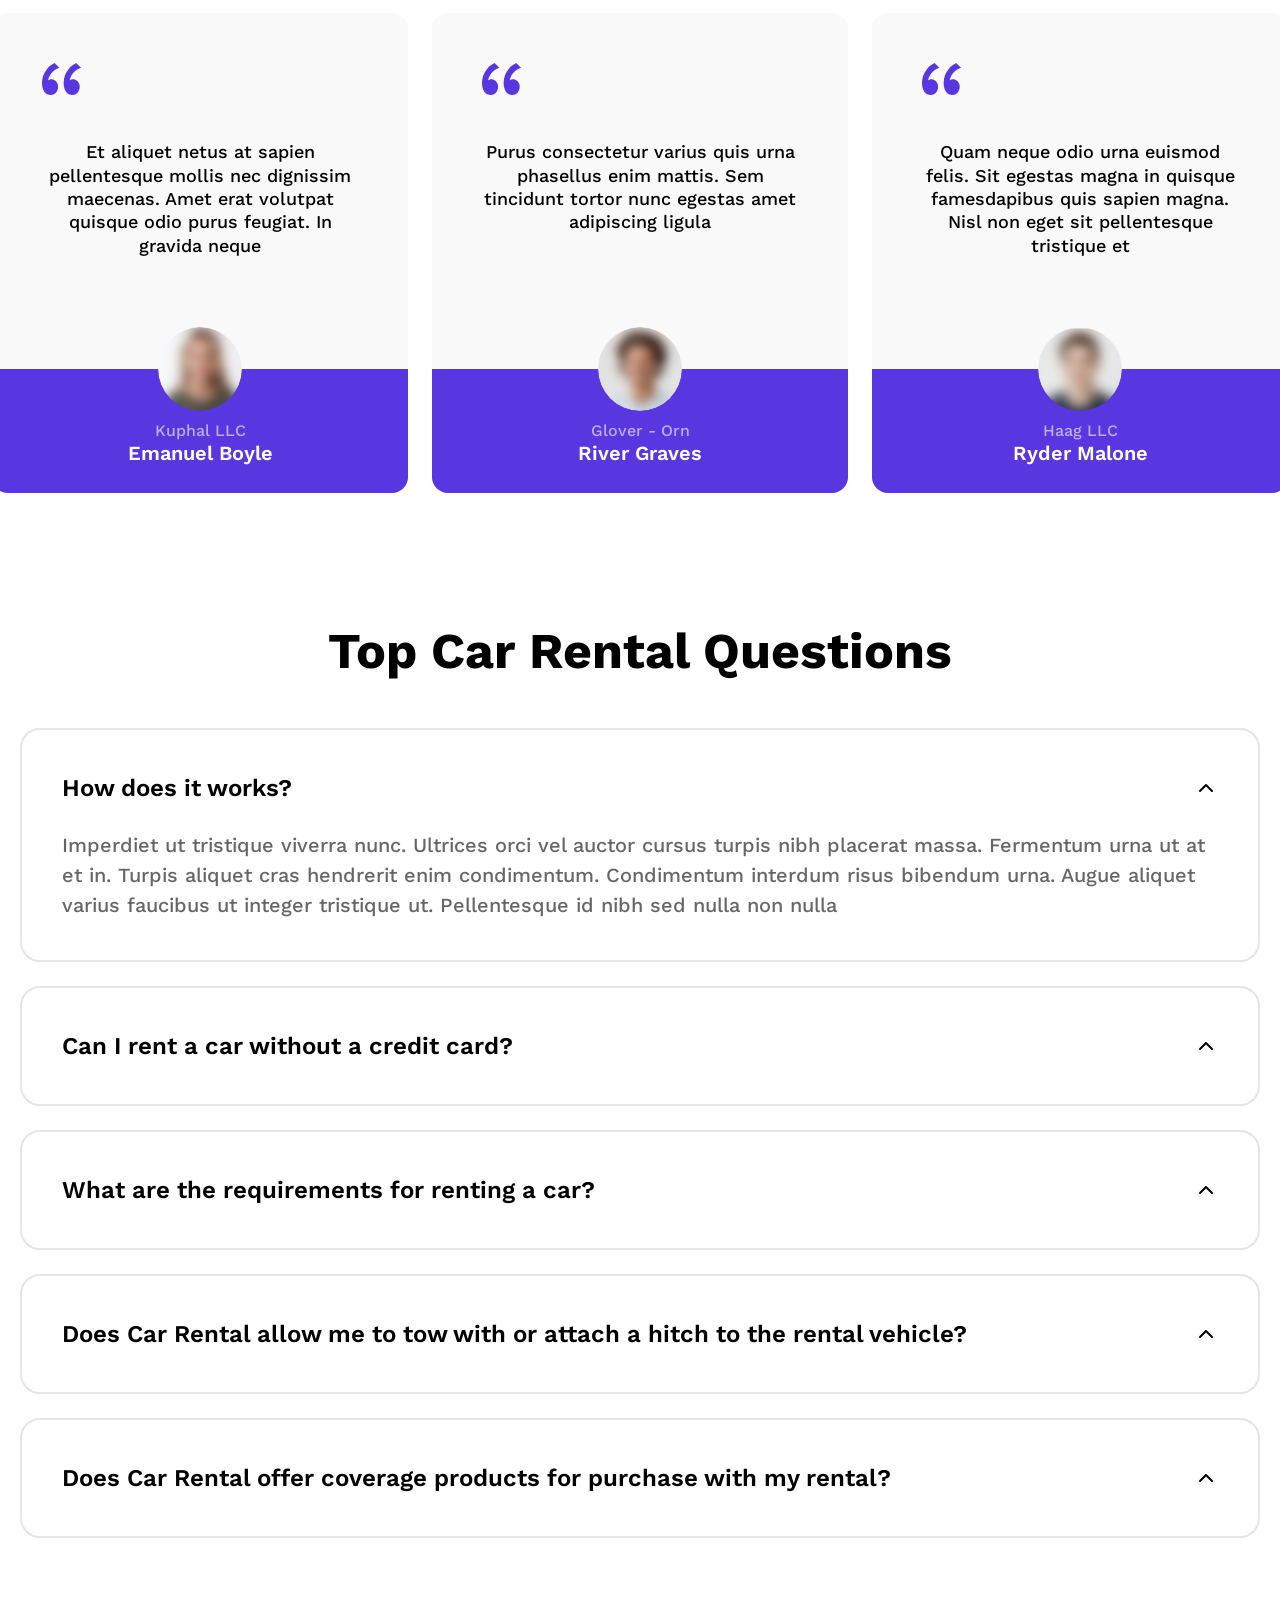
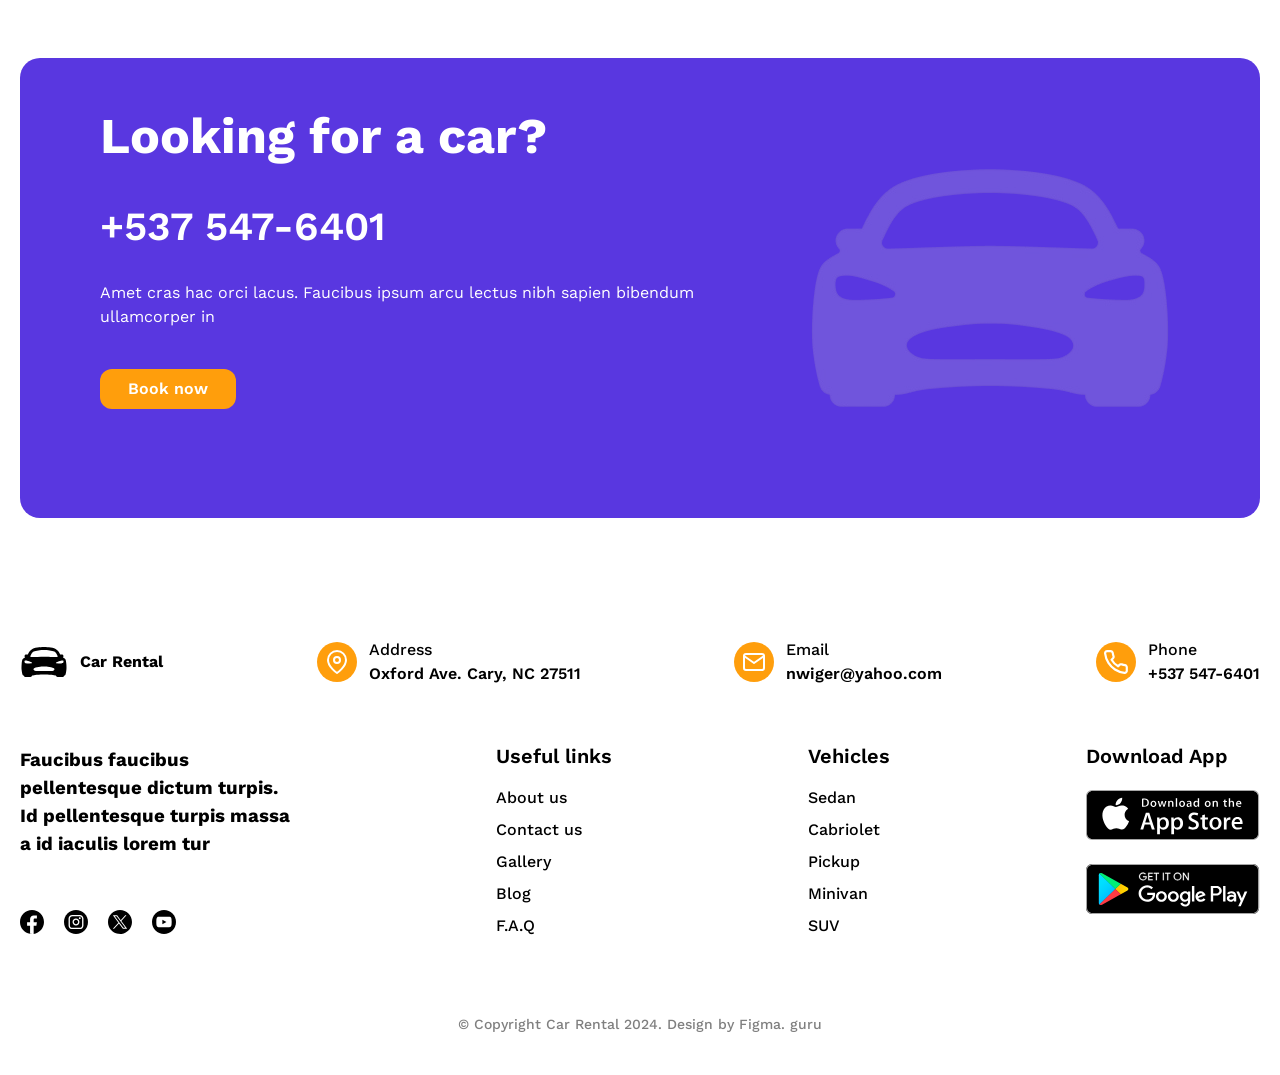
==== commit e25c125b: "Complete About Us page styles" ====
--- a/about.html
+++ b/about.html
@@ -20,368 +20,486 @@
   <!-- header  -->
   <header class="header">
     <div class="container">
-      <a class="header__logo" href="index.html">
-        <img src="images/logo.svg" alt="Car Rental" />
-        <span>Car Rental</span>
-      </a>
-      <nav class="header__nav">
-        <ul>
-          <li><a href="index.html">Home</a></li>
-          <li><a href="vehicles.html">Vehicles</a></li>
-          <li><a href="details.html">Details</a></li>
-          <li><a href="about.html">About Us</a></li>
-          <li><a href="contact.html">Contact Us</a></li>
-        </ul>
-      </nav>
-      <div class="header__phone">
-        <img src="images/phone.svg" alt="Phone Number" />
-        <div class="header__phone-info">
-          <p>Need help?</p>
-          <a href="tel:+9962471680"> +996 247-1680 </a>
+      <div class="header__wrapper">
+        <a class="page__logo" href="index.html">
+          <img src="images/logo.svg" alt="" />
+          <span>Car Rental</span>
+        </a>
+        <nav class="header__nav">
+          <ul class="header__nav-list">
+            <li><a href="index.html">Home</a></li>
+            <li><a href="vehicles.html">Vehicles</a></li>
+            <li><a href="details.html">Details</a></li>
+            <li><a href="about.html">About Us</a></li>
+            <li><a href="contact.html">Contact Us</a></li>
+          </ul>
+        </nav>
+        <div class="header__phone">
+          <img src="images/phone.svg" alt="" />
+          <div class="header__phone-info">
+            <p>Need help?</p>
+            <a href="tel:+9962471680"> +996 247-1680 </a>
+          </div>
         </div>
       </div>
     </div>
   </header>
 
-  <section class="about-hero">
-    <div class="container">
-      <div class="about-hero__inner">
-        <div class="about-hero__header">
-          <h1 class="about-hero__header-title">About Us</h1>
-          <p>Home /</p>
-          <p>About Us</p>
-        </div>
-        <div class="about-hero__feature-left">
-          <h2 class="about-hero__feature-title">
-            Where every drive feels extraordinary
-          </h2>
-        </div>
-        <div class="about-hero__feature-middle">
-          <h3 class="about-hero__feature-subtitle">Variety Brands</h3>
-          <p class="about-hero__feature-description">
-            Platea non auctor fermentum sollicitudin. Eget adipiscing augue sit
-            quam natoque ornare cursus viverra odio
-          </p>
-
-          <h3 class="about-hero__feature-subtitle">Maximum Freedom</h3>
-          <p class="about-hero__feature-description">
-            Diam quam gravida ultricies velit duis consequat integer. Est
-            aliquam posuere vel rhoncus massa volutpat in
-          </p>
-        </div>
-        <div class="about-hero__feature-right">
-          <h3 class="about-hero__feature-subtitle">Awesome Support</h3>
-          <p class="about-hero__feature-description">
-            Eget adipiscing augue sit quam natoque ornare cursus viverra odio.
-            Diam quam gravida ultricies velit
-          </p>
-          <h3 class="about-hero__feature-subtitle">Flexibility on the go</h3>
-          <p class="about-hero__feature-description">
-            Vitae pretium nulla sed quam id nisl semper. Vel non in proin
-            egestas dis.faucibus rhoncus. Iaculis dignissim aenean pellentesque
-            nisl
-          </p>
-        </div>
-      </div>
-    </div>
-  </section>
-  <section class="about-video">
-    <div class="container">
-      <div class="about-video__inner">
-        <img
-          class="about-video__image"
-          src="images/about-video.jpg"
-          alt="Car rental introduction video"
-        />
-
-        <button class="about-video__play" type="button">
-          <img src="images/play.svg" alt="" />
-          <span class="sr-only">Play video</span>
-        </button>
-      </div>
-    </div>
-  </section>
-  <section class="about-stats">
-    <div class="container">
-      <ul class="about-stats__items">
-        <li class="about-stats__item">
-          <span class="about-stats__number">20k+</span>
-          <span class="about-stats__unit">Happy customers</span>
-        </li>
-        <li class="about-stats__item">
-          <span class="about-stats__number">540+</span>
-          <span class="about-stats__unit">Count of cars</span>
-        </li>
-        <li class="about-stats__item">
-          <span class="about-stats__number">25+</span>
-          <span class="about-stats__unit">Years of experience</span>
-        </li>
-      </ul>
-    </div>
-  </section>
-  <section class="about-info">
-    <div class="container">
-      <h2 class="about-info__title">
-        Unlock unforgettable memories on the road
-      </h2>
-      <p class="about-info__desc">
-        Aliquam adipiscing velit semper morbi. Purus non eu cursus porttitor
-        tristique et gravida. Quis nunc interdum gravida ullamcorper
-      </p>
-      <ul class="about-info__items">
-        <li class="about-info__item">
-          <img src="images/check.svg" alt="" />
-          <p class="about-info__exp">
-            Velit semper morbi. Purus non eu cursus porttitor tristique et
-            gravida . Quis nunc interdum gravida ullamcorper
-          </p>
-        </li>
-        <li class="about-info__item">
-          <img src="images/check.svg" alt="" />
-          <p class="about-info__exp">
-            Purus non eu cursus porttitor tristique et gravida. Quis nunc
-            interdum
-          </p>
-        </li>
-        <li class="about-info__item">
-          <img src="images/check.svg" alt="" />
-          <p class="about-info__exp">
-            Aliquam adipiscing velit semper morbi. Purus non eu cursus porttitor
-          </p>
-        </li>
-        <li class="about-info__item">
-          <img src="images/check.svg" alt="" />
-          <p class="about-info__exp">Quis nunc interdum gravida ullamcorper</p>
-        </li>
-      </ul>
-      <img class="about-info__img" src="" alt="" />
-    </div>
-  </section>
-  <section class="mobile-app">
-    <div class="container">
-      <div class="mobile-app__inner">
-        <div class="mobile-app__content">
-          <p class="mobile-app__subtitle">Download our app</p>
-          <h2 class="mobile-app__title">Download our app</h2>
-          <p class="mobile-app__description">
-            Turpis morbi enim nisi pulvinar leo dui tellus. Faucibus egestas
-            semper diam rutrum dictumst ut donec. Nisi nisi morbi vel in
-            vulputate. Nulla nam eget urna fusce vulputate at risus
-          </p>
-
-          <div class="mobile-app__links">
-            <a class="mobile-app__link" href="#">
-              <img
-                class="mobile-app__icon"
-                src="images/mobile-app-apple.svg"
-                alt=""
-              />
-
-              <div class="mobile-app__info">
-                <p class="mobile-app__subtitle">Download on the</p>
-
-                <p class="mobile-app__store">App Store</p>
-              </div>
-            </a>
-            <a class="mobile-app__link" href="#">
-              <img
-                class="mobile-app__icon"
-                src="images/mobile-app-play.svg"
-                alt=""
-              />
-
-              <div class="mobile-app__info">
-                <p class="mobile-app__subtitle">GET IT ON</p>
-
-                <p class="mobile-app__store">Google Play</p>
-              </div>
-            </a>
-          </div>
-        </div>
-        <img class="mobile-app__image" src="images/mobile-app.png" alt="" />
-      </div>
-    </div>
-  </section>
-  <section class="about-reviews">
-    <div class="container">
-      <div class="about-reviews__inner">
-        <article class="about-reviews__card">
-          <ul class="about-reviews__items">
-            <li class="about-reviews__item">
-              <span class="about-reviews__quote"></span>
-              <p class="about-reviews__desc">
-                Et aliquet netus at sapien pellentesque mollis nec dignissim
-                maecenas. Amet erat volutpat quisque odio purus feugiat. In
-                gravida neque
+  <main>
+    <!-- Page Hero (共通ヒーローセクション) -->
+    <section class="page-hero">
+      <div class="container">
+        <div class="page-hero__inner">
+          <h1 class="page-hero__title">About Us</h1>
+          <nav class="breadcrumb" aria-label="Breadcrumb">
+            <ol class="breadcrumb__list">
+              <li class="breadcrumb__home"><a href="index.html">Home / </a></li>
+              <li class="breadcrumb__page" aria-current="page">About Us</li>
+            </ol>
+          </nav>
+        </div>
+      </div>
+    </section>
+
+    <section class="about-hero">
+      <div class="container">
+        <div class="about-hero__inner">
+          <div class="about-hero__body">
+            <div class="about-hero__feature-left">
+              <h2 class="about-hero__feature-title">
+                Where every drive feels extraordinary
+              </h2>
+            </div>
+
+            <div class="about-hero__feature-right">
+              <div class="about-hero__feature-group">
+                <div class="about-hero__feature-item">
+                  <h3 class="about-hero__feature-subtitle">Variety Brands</h3>
+                  <p class="about-hero__feature-description">
+                    Platea non auctor fermentum sollicitudin. Eget adipiscing
+                    augue sit quam natoque ornare cursus viverra odio
+                  </p>
+                </div>
+
+                <div class="about-hero__feature-item">
+                  <h3 class="about-hero__feature-subtitle">Awesome Support</h3>
+                  <p class="about-hero__feature-description">
+                    Eget adipiscing augue sit quam natoque ornare cursus viverra
+                    odio. Diam quam gravida ultricies velit
+                  </p>
+                </div>
+              </div>
+
+              <div class="about-hero__feature-group">
+                <div class="about-hero__feature-item">
+                  <h3 class="about-hero__feature-subtitle">Maximum Freedom</h3>
+                  <p class="about-hero__feature-description">
+                    Diam quam gravida ultricies velit duis consequat integer.
+                    Est aliquam posuere vel rhoncus massa volutpat in
+                  </p>
+                </div>
+
+                <div class="about-hero__feature-item">
+                  <h3 class="about-hero__feature-subtitle">
+                    Flexibility on the go
+                  </h3>
+                  <p class="about-hero__feature-description">
+                    Vitae pretium nulla sed quam id nisl semper. Vel non in
+                    proin egestas dis.faucibus rhoncus. Iaculis dignissim aenean
+                    pellentesque nisl
+                  </p>
+                </div>
+              </div>
+            </div>
+          </div>
+        </div>
+      </div>
+    </section>
+
+    <section class="about-video">
+      <div class="container">
+        <div class="about-video__inner">
+          <img
+            class="about-video__image"
+            src="images/about-video.webp"
+            alt="Car rental introduction video"
+          />
+
+          <button class="about-video__play" type="button">
+            <img src="images/play.svg" alt="" />
+            <span class="sr-only">Play video</span>
+          </button>
+        </div>
+      </div>
+    </section>
+
+    <section class="about-stats">
+      <div class="container">
+        <div class="about-stats__inner">
+          <ul class="about-stats__items">
+            <li class="about-stats__item">
+              <span class="about-stats__number">20k+</span>
+              <span class="about-stats__unit">Happy customers</span>
+            </li>
+            <li class="about-stats__item">
+              <span class="about-stats__number">540+</span>
+              <span class="about-stats__unit">Count of cars</span>
+            </li>
+            <li class="about-stats__item">
+              <span class="about-stats__number">25+</span>
+              <span class="about-stats__unit">Years of experience</span>
+            </li>
+          </ul>
+        </div>
+      </div>
+    </section>
+
+    <section class="about-info">
+      <div class="container">
+        <div class="about-info__inner">
+          <div class="about-info__left">
+            <h2 class="about-info__title">
+              Unlock unforgettable memories on the road
+            </h2>
+            <p class="about-info__desc">
+              Aliquam adipiscing velit semper morbi. Purus non eu cursus
+              porttitor tristique et gravida. Quis nunc interdum gravida
+              ullamcorper
+            </p>
+
+            <ul class="about-info__items">
+              <li class="about-info__item">
+                <img class="about-info__check" src="images/check.svg" alt="" />
+                <p class="about-info__exp">
+                  Velit semper morbi. Purus non eu cursus porttitor tristique et
+                  gravida
+                </p>
+              </li>
+              <li class="about-info__item">
+                <img class="about-info__check" src="images/check.svg" alt="" />
+                <p class="about-info__exp">
+                  Purus non eu cursus porttitor tristique et gravida. Quis nunc
+                  interdum
+                </p>
+              </li>
+              <li class="about-info__item">
+                <img class="about-info__check" src="images/check.svg" alt="" />
+                <p class="about-info__exp">
+                  Aliquam adipiscing velit semper morbi. Purus non eu cursus
+                  porttitor
+                </p>
+              </li>
+              <li class="about-info__item">
+                <img class="about-info__check" src="images/check.svg" alt="" />
+                <p class="about-info__exp">
+                  Quis nunc interdum gravida ullamcorper
+                </p>
+              </li>
+            </ul>
+          </div>
+          <img
+            class="about-info__img"
+            src="images/about-info.webp"
+            alt="Customer enjoying a car rental trip"
+          />
+        </div>
+      </div>
+    </section>
+    <section class="mobile-app">
+      <div class="container">
+        <div class="mobile-app__inner">
+          <img
+            class="mobile-app__phone"
+            src="images/mobile-app.webp"
+            alt="Car Rental mobile app"
+          />
+          <div class="mobile-app__content">
+            <div class="mobile-app__text">
+              <div class="mobile-app__header">
+                <p class="mobile-app__label">DOWNLOAD OUR APP</p>
+                <h2 class="mobile-app__title">Download our app</h2>
+              </div>
+              <p class="mobile-app__desc">
+                Turpis morbi enim nisi pulvinar leo dui tellus. Faucibus egestas
+                semper diam rutrum dictumst ut donec. Nisi nisi morbi vel in
+                vulputate. Nulla nam eget urna fusce vulputate at risus
               </p>
-              <img class="about-reviews__img" src="" alt="" />
-              <p class="about-reviews__companyname">Kuphal LLC</p>
-              <p class="about-reviews__name">Emanuel Boyle</p>
+            </div>
+            <div class="mobile-app__stores">
+              <a href="#"
+                ><img
+                  src="images/app-store-white.svg"
+                  alt="Download on the App Store"
+              /></a>
+              <a href="#"
+                ><img
+                  src="images/google-play-white.svg"
+                  alt="Get it on Google Play"
+              /></a>
+            </div>
+          </div>
+        </div>
+      </div>
+    </section>
+    <section class="about-reviews">
+      <div class="container">
+        <div class="about-reviews__inner">
+          <h2 class="about-reviews__title">Reviews from our customers</h2>
+          <div class="about-reviews__body">
+            <article class="about-reviews__card">
+              <div class="about-reviews__item">
+                <div class="about-reviews__content">
+                  <span class="about-reviews__quote">
+                    <img src="images/quote.svg" alt="" />
+                  </span>
+                  <p class="about-reviews__desc">
+                    Et aliquet netus at sapien pellentesque mollis nec dignissim
+                    maecenas. Amet erat volutpat quisque odio purus feugiat. In
+                    gravida neque
+                  </p>
+                </div>
+                <div class="about-reviews__customer">
+                  <img
+                    class="about-reviews__img"
+                    src="images/about-reviews-1.svg"
+                    alt=""
+                  />
+                  <p class="about-reviews__companyname">Kuphal LLC</p>
+                  <p class="about-reviews__name">Emanuel Boyle</p>
+                </div>
+              </div>
+            </article>
+            <article class="about-reviews__card">
+              <div class="about-reviews__item">
+                <div class="about-reviews__content">
+                  <span class="about-reviews__quote">
+                    <img src="images/quote.svg" alt="" />
+                  </span>
+                  <p class="about-reviews__desc">
+                    Purus consectetur varius quis urna phasellus enim mattis.
+                    Sem tincidunt tortor nunc egestas amet adipiscing ligula
+                  </p>
+                </div>
+                <div class="about-reviews__customer">
+                  <img
+                    class="about-reviews__img"
+                    src="images/about-reviews-2.svg"
+                    alt=""
+                  />
+                  <p class="about-reviews__companyname">Glover - Orn</p>
+                  <p class="about-reviews__name">River Graves</p>
+                </div>
+              </div>
+            </article>
+            <article class="about-reviews__card">
+              <div class="about-reviews__item">
+                <div class="about-reviews__content">
+                  <span class="about-reviews__quote">
+                    <img src="images/quote.svg" alt="" />
+                  </span>
+                  <p class="about-reviews__desc">
+                    Quam neque odio urna euismod felis. Sit egestas magna in
+                    quisque famesdapibus quis sapien magna. Nisl non eget sit
+                    pellentesque tristique et
+                  </p>
+                </div>
+                <div class="about-reviews__customer">
+                  <img
+                    class="about-reviews__img"
+                    src="images/about-reviews-3.svg"
+                    alt=""
+                  />
+                  <p class="about-reviews__companyname">Haag LLC</p>
+                  <p class="about-reviews__name">Ryder Malone</p>
+                </div>
+              </div>
+            </article>
+          </div>
+        </div>
+      </div>
+    </section>
+    <section class="about-question">
+      <div class="container">
+        <div class="about-question__inner">
+          <h2 class="about-question__title">Top Car Rental Questions</h2>
+          <ul class="about-question__items">
+            <li class="about-question__item">
+              <div class="about-question__header">
+                <h3 class="about-question__question">How does it works?</h3>
+                <img
+                  class="about-question__icon"
+                  src="images/arrow-up.svg"
+                  alt=""
+                />
+              </div>
+              <p class="about-question__answer">
+                Imperdiet ut tristique viverra nunc. Ultrices orci vel auctor
+                cursus turpis nibh placerat massa. Fermentum urna ut at et in.
+                Turpis aliquet cras hendrerit enim condimentum. Condimentum
+                interdum risus bibendum urna. Augue aliquet varius faucibus ut
+                integer tristique ut. Pellentesque id nibh sed nulla non nulla
+              </p>
+            </li>
+            <li class="about-question__item">
+              <div class="about-question__header">
+                <h3 class="about-question__question">
+                  Can I rent a car without a credit card?
+                </h3>
+                <img
+                  class="about-question__icon"
+                  src="images/arrow-up.svg"
+                  alt=""
+                />
+              </div>
+            </li>
+            <li class="about-question__item">
+              <div class="about-question__header">
+                <h3 class="about-question__question">
+                  What are the requirements for renting a car?
+                </h3>
+                <img
+                  class="about-question__icon"
+                  src="images/arrow-up.svg"
+                  alt=""
+                />
+              </div>
+            </li>
+            <li class="about-question__item">
+              <div class="about-question__header">
+                <h3 class="about-question__question">
+                  Does Car Rental allow me to tow with or attach a hitch to the
+                  rental vehicle?
+                </h3>
+                <img
+                  class="about-question__icon"
+                  src="images/arrow-up.svg"
+                  alt=""
+                />
+              </div>
+            </li>
+            <li class="about-question__item">
+              <div class="about-question__header">
+                <h3 class="about-question__question">
+                  Does Car Rental offer coverage products for purchase with my
+                  rental?
+                </h3>
+                <img
+                  class="about-question__icon"
+                  src="images/arrow-up.svg"
+                  alt=""
+                />
+              </div>
             </li>
           </ul>
-        </article>
-        <article class="about-reviews__card">
-          <ul class="about-reviews__items">
-            <li class="about-reviews__item">
-              <span class="about-reviews__quote"></span>
-              <p class="about-reviews__desc">
-                Purus consectetur varius quis urna phasellus enim mattis. Sem
-                tincidunt tortor nunc egestas amet adipiscing ligula
-              </p>
-              <img class="about-reviews__img" src="" alt="" />
-              <p class="about-reviews__companyname">Glover - Orn</p>
-              <p class="about-reviews__name">River Graves</p>
-            </li>
-          </ul>
-        </article>
-        <article class="about-reviews__card">
-          <ul class="about-reviews__items">
-            <li class="about-reviews__item">
-              <span class="about-reviews__quote"></span>
-              <p class="about-reviews__desc">
-                Quam neque odio urna euismod felis. Sit egestas magna in quisque
-                famesdapibus quis sapien magna. Nisl non eget sit pellentesque
-                tristique et
-              </p>
-              <img class="about-reviews__img" src="" alt="" />
-              <p class="about-reviews__companyname">Haag LLC</p>
-              <p class="about-reviews__name">Ryder Malone</p>
-            </li>
-          </ul>
-        </article>
-      </div>
-    </div>
-  </section>
-  <section class="about-question">
-    <div class="container">
-      <div class="about-question__inner">
-        <h2 class="about-question__title">Top Car Rental Questions</h2>
-        <ul class="about-question__items">
-          <li class="about-question__item">
-            <h3 class="about-question__question">How does it works?</h3>
-            <p class="about-question__answer">
-              Imperdiet ut tristique viverra nunc. Ultrices orci vel auctor
-              cursus turpis nibh placerat massa. Fermentum urna ut at et in.
-              Turpis aliquet cras hendrerit enim condimentum. Condimentum
-              interdum risus bibendum urna. Augue aliquet varius faucibus ut
-              integer tristique ut. Pellentesque id nibh sed nulla non nulla
-            </p>
-          </li>
-          <li class="about-question__item">
-            <h3 class="about-question__question">
-              Can I rent a car without a credit card?
-            </h3>
-          </li>
-          <li class="about-question__item">
-            <h3 class="about-question__question">
-              What are the requirements for renting a car?
-            </h3>
-          </li>
-          <li class="about-question__item">
-            <h3 class="about-question__question">
-              Does Car Rental allow me to tow with or attach a hitch to the
-              rental vehicle?
-            </h3>
-          </li>
-          <li class="about-question__item">
-            <h3 class="about-question__question">
-              Does Car Rental offer coverage products for purchase with my
-              rental?
-            </h3>
-          </li>
-        </ul>
-      </div>
-    </div>
-  </section>
+        </div>
+      </div>
+    </section>
+  </main>
 
   <section class="about-banner">
     <div class="container">
       <div class="about-banner__inner">
         <div class="about-banner__content">
-          <h2 class="about-banner__title">Looking for a car?</h2>
-          <h2 class="about-banner__subtitle">+537 547-6401</h2>
-          <p class="about-banner__description">
-            Amet cras hac orci lacus. Faucibus ipsum arcu lectus nibh sapien
-            bibendum ullamcorper in
-          </p>
+          <div class="about-banner__text">
+            <h2 class="about-banner__title">Looking for a car?</h2>
+            <h2 class="about-banner__subtitle">+537 547-6401</h2>
+            <p class="about-banner__description">
+              Amet cras hac orci lacus. Faucibus ipsum arcu lectus nibh sapien
+              bibendum ullamcorper in
+            </p>
+          </div>
           <a href="vehicles.html" class="btn btn--primary about-banner__button">
             Book now
           </a>
         </div>
+        <img class="about-banner__image" src="images/banner.png" alt="" />
       </div>
     </div>
   </section>
+
   <footer class="footer">
     <div class="container">
       <div class="footer__inner">
-        <div class="footer-guide">
-          <a class="footer-guide__logo" href="index.html">
-            <img src="images/logo.svg" alt="Car Rental" />
-            <span>Car Rental</span>
-          </a>
-          <ul class="footer-guide__list">
-            <li class="footer-guide__item">
-              <img
-                class="footer-guide__icon"
-                src="images/footer-guide-address.svg"
-                alt=""
-              />
-
-              <div class="footer-guide__content">
-                <p class="footer-guide__title">Address</p>
-                <p class="footer-guide__info">Oxford Ave. Cary, NC 27511</p>
-              </div>
-            </li>
-            <li class="footer-guide__item">
+        <div class="footer__content">
+          <div class="footer-guide">
+            <a class="page__logo" href="index.html">
+              <img src="images/logo.svg" alt="" />
+              <span>Car Rental</span>
+            </a>
+
+            <div class="footer-guide__item">
+              <a
+                class="footer-guide__link"
+                href="https://www.google.com/maps/search/?api=1&query=Oxford+Ave.+Cary,+NC+27511"
+                target="_blank"
+                rel="noopener noreferrer"
+              >
+                <div class="footer-guide__icon-wrapper">
+                  <img
+                    class="footer-guide__icon"
+                    src="images/footer-guide-address.svg"
+                    alt=""
+                  />
+                </div>
+                <div class="footer-guide__content">
+                  <p class="footer-guide__title">Address</p>
+                  <p class="footer-guide__info">Oxford Ave. Cary, NC 27511</p>
+                </div>
+              </a>
+            </div>
+            <div class="footer-guide__item">
               <a class="footer-guide__link" href="mailto:nwiger@yahoo.com">
-                <img
-                  class="footer-guide__icon"
-                  src="images/footer-guide-email.svg"
-                  alt=""
-                />
+                <div class="footer-guide__icon-wrapper">
+                  <img
+                    class="footer-guide__icon"
+                    src="images/footer-guide-email.svg"
+                    alt=""
+                  />
+                </div>
                 <div class="footer-guide__content">
                   <p class="footer-guide__title">Email</p>
                   <p class="footer-guide__info">nwiger@yahoo.com</p>
                 </div>
               </a>
-            </li>
-            <li class="footer-guide__item">
+            </div>
+            <div class="footer-guide__item">
               <a class="footer-guide__link" href="tel:+5375476401">
-                <img
-                  class="footer-guide__icon"
-                  src="images/footer-guide-phone.svg"
-                  alt=""
-                />
+                <div class="footer-guide__icon-wrapper">
+                  <img
+                    class="footer-guide__icon"
+                    src="images/footer-guide-phone.svg"
+                    alt=""
+                  />
+                </div>
                 <div class="footer-guide__content">
                   <p class="footer-guide__title">Phone</p>
                   <p class="footer-guide__info">+537 547-6401</p>
                 </div>
               </a>
-            </li>
-          </ul>
-        </div>
-        <div class="footer-info">
-          <div class="footer-info__social">
-            <h3 class="footer-info__message">
-              Faucibus faucibus pellentesque dictum turpis. Id pellentesque
-              turpis massa a id iaculis lorem tur
-            </h3>
-            <div class="footer-info__sns">
-              <a class="footer-info__logo" href="">
-                <img src="images/footer-info-facebook.svg" alt="Facebook" />
-              </a>
-              <a class="footer-info__logo" href="">
-                <img src="images/footer-info-instagram.svg" alt="Instagram" />
-              </a>
-              <a class="footer-info__logo" href="">
-                <img src="images/footer-info-x.svg" alt="X" />
-              </a>
-              <a class="footer-info__logo" href="">
-                <img src="images/footer-info-youtube.svg" alt="Youtube" />
-              </a>
-            </div>
-          </div>
-          <div class="footer-info__other">
+            </div>
+          </div>
+          <div class="footer-info">
+            <div class="footer-info__social">
+              <h3 class="footer-info__message">
+                Faucibus faucibus pellentesque dictum turpis. Id pellentesque
+                turpis massa a id iaculis lorem tur
+              </h3>
+              <div class="footer-info__sns">
+                <a class="footer-info__logo" href="">
+                  <img src="images/footer-info-facebook.svg" alt="Facebook" />
+                </a>
+                <a class="footer-info__logo" href="">
+                  <img src="images/footer-info-instagram.svg" alt="Instagram" />
+                </a>
+                <a class="footer-info__logo" href="">
+                  <img src="images/footer-info-x.svg" alt="X" />
+                </a>
+                <a class="footer-info__logo" href="">
+                  <img src="images/footer-info-youtube.svg" alt="Youtube" />
+                </a>
+              </div>
+            </div>
+
             <article class="footer-info__items">
               <h3 class="footer-info__title">Useful links</h3>
               <ul class="footer-info__links">
@@ -404,32 +522,20 @@
             </article>
             <article class="footer-info__items">
               <h3 class="footer-info__title">Download App</h3>
-              <div class="mobile-app__links">
-                <a class="mobile-app__link" href="#">
-                  <img
-                    class="mobile-app__icon"
-                    src="images/mobile-app-apple.svg"
-                    alt=""
-                  />
-
-                  <div class="mobile-app__info">
-                    <p class="mobile-app__subtitle">Download on the</p>
-
-                    <p class="mobile-app__store">App Store</p>
-                  </div>
+              <div class="footer-info__apps">
+                <a class="footer-info__app" href="#">
+                  <img
+                    class="footer-info__badge"
+                    src="images/app-store-badge.svg"
+                    alt="Download on the App Store"
+                  />
                 </a>
-                <a class="mobile-app__link" href="#">
-                  <img
-                    class="mobile-app__icon"
-                    src="images/mobile-app-play.svg"
-                    alt=""
-                  />
-
-                  <div class="mobile-app__info">
-                    <p class="mobile-app__subtitle">GET IT ON</p>
-
-                    <p class="mobile-app__store">Google Play</p>
-                  </div>
+                <a class="footer-info__app" href="#">
+                  <img
+                    class="footer-info__badge"
+                    src="images/google-play-badge.svg"
+                    alt="Get it on Google Play"
+                  />
                 </a>
               </div>
             </article>
--- a/css/components.css
+++ b/css/components.css
@@ -246,3 +246,29 @@
 /* brand-list */
 .brand-list {
 }
+/* page-hero */
+.page-hero {
+}
+.page-hero__inner {
+  display: flex;
+  flex-direction: column;
+  align-items: center;
+  gap: 20px;
+  padding-block: 70px;
+}
+.page-hero__title {
+  font-size: 50px;
+  font-weight: 700;
+}
+.breadcrumb {
+}
+.breadcrumb__list {
+  display: flex;
+  font-size: 20px;
+  font-weight: 500;
+}
+.breadcrumb__home {
+  color: #9b9b9b;
+}
+.breadcrumb__page {
+}
--- a/css/style.css
+++ b/css/style.css
@@ -589,3 +589,397 @@
   font-size: 50px;
   font-weight: 700;
 }
+/* about-hero */
+.about-hero {
+}
+.about-hero__inner {
+  padding-block: var(--section-padding-md);
+  display: flex;
+  flex-direction: column;
+  gap: 40px;
+}
+.about-hero__body {
+  display: flex;
+  align-items: flex-start;
+  gap: 80px;
+}
+.about-hero__feature-left {
+}
+.about-hero__feature-title {
+  font-size: 50px;
+  font-weight: 700;
+  line-height: 1.2;
+}
+.about-hero__feature-right {
+  display: flex;
+  flex-direction: column;
+  gap: 24px;
+}
+.about-hero__feature-group {
+  display: flex;
+  gap: 24px;
+}
+.about-hero__feature-item {
+  display: flex;
+  flex-direction: column;
+  width: 416px;
+  gap: 20px;
+}
+.about-hero__feature-subtitle {
+  font-size: 28px;
+  font-weight: 600;
+  line-height: 1.2;
+}
+.about-hero__feature-description {
+  font-size: 16px;
+  font-weight: 500;
+}
+/* .about-video */
+.about-video {
+}
+.about-video__inner {
+  position: relative;
+  padding-top: var(--section-padding-md);
+  display: flex;
+  flex-direction: column;
+  align-items: center;
+  gap: 10px;
+}
+.about-video__play {
+  position: absolute;
+  top: 50%;
+  left: 50%;
+  transform: translate(-50%, -50%);
+  width: 80px;
+  height: 80px;
+  border-radius: 50%;
+  background-color: var(--purple-color);
+  display: flex;
+  justify-content: center;
+  align-items: center;
+  padding: 0;
+  border: none;
+  cursor: pointer;
+}
+.sr-only {
+  position: absolute;
+  width: 1px;
+  height: 1px;
+  padding: 0;
+  margin: -1px;
+  overflow: hidden;
+  clip: rect(0, 0, 0, 0);
+  white-space: nowrap;
+  border: 0;
+}
+/* about-stats  */
+.about-stats {
+}
+.about-stats__inner {
+  padding: var(--section-padding-md);
+}
+.about-stats__items {
+  display: flex;
+  justify-content: space-between;
+}
+.about-stats__item {
+  display: flex;
+  flex-direction: column;
+}
+.about-stats__number {
+  font-size: 80px;
+  font-weight: 700;
+  line-height: 1.2;
+  color: var(--purple-color);
+}
+.about-stats__unit {
+  font-size: 20px;
+  font-weight: 700;
+}
+/* about-info */
+.about-info {
+}
+.about-info__inner {
+  padding-block: var(--section-padding-md);
+  display: flex;
+  gap: 86px;
+}
+.about-info__left {
+  display: flex;
+  flex-direction: column;
+  gap: 40px;
+}
+.about-info__title {
+  max-width: 643px;
+  font-size: 50px;
+  font-weight: 700;
+}
+.about-info__desc {
+  font-size: 16px;
+  font-weight: 500;
+  color: rgba(0, 0, 0, 0.6);
+}
+.about-info__items {
+  display: grid;
+  grid-template-columns: 1fr 1fr;
+  gap: 24px 40px;
+}
+.about-info__item {
+  display: flex;
+  gap: 10px;
+}
+.about-info__check {
+  width: 32px;
+  height: 32px;
+  flex-shrink: 0;
+}
+.about-info__exp {
+  max-width: 260px;
+  font-size: 16px;
+  font-weight: 500;
+  color: rgba(0, 0, 0, 0.6);
+}
+.about-info__img {
+  width: 100%;
+  max-width: 550px;
+  border-radius: 20px;
+  object-fit: cover;
+  flex-shrink: 0;
+}
+/* mobile-app */
+.mobile-app {
+  padding-block: 200px var(--section-padding-md);
+}
+.mobile-app__inner {
+  position: relative;
+  display: flex;
+  padding-block: 80px;
+  background-color: var(--purple-color);
+  border-radius: 40px;
+}
+
+.mobile-app__content {
+  display: flex;
+  flex-direction: column;
+  gap: 40px;
+  width: 55%;
+  margin-left: auto;
+}
+.mobile-app__text {
+  display: flex;
+  flex-direction: column;
+  gap: 40px;
+}
+.mobile-app__header {
+  display: flex;
+  flex-direction: column;
+  gap: 4px;
+}
+.mobile-app__label {
+  font-size: 16px;
+  font-weight: 500;
+  color: var(--white-color);
+}
+.mobile-app__title {
+  font-size: 50px;
+  font-weight: 700;
+  color: var(--white-color);
+  white-space: nowrap;
+}
+.mobile-app__desc {
+  max-width: 600px;
+  font-size: 16px;
+  font-weight: 500;
+  color: var(--white-color);
+}
+.mobile-app__stores {
+  display: flex;
+  gap: 24px;
+}
+.mobile-app__phone {
+  position: absolute;
+  left: 170px;
+  top: -160px;
+  width: 270px;
+  z-index: 1;
+}
+/* about-reviews */
+.about-reviews {
+}
+
+.about-reviews__inner {
+  display: flex;
+  flex-direction: column;
+  align-items: center;
+  gap: 40px;
+  padding-block: var(--section-padding-md);
+}
+
+.about-reviews__title {
+  font-size: 50px;
+  font-weight: 700;
+}
+
+.about-reviews__body {
+  display: flex;
+  gap: 24px;
+}
+
+.about-reviews__card {
+}
+
+.about-reviews__item {
+  position: relative;
+  width: 416px;
+  height: 480px;
+  background-color: #f9f9f9;
+  border-radius: 16px;
+  overflow: hidden;
+}
+
+.about-reviews__content {
+  display: flex;
+  flex-direction: column;
+
+  padding: 50px 50px 0;
+}
+
+.about-reviews__quote {
+  width: 40px;
+  height: auto;
+  margin-bottom: 45px;
+}
+
+.about-reviews__desc {
+  display: flex;
+  align-items: center;
+  text-align: center;
+  margin: 0;
+  font-size: 18px;
+  font-weight: 500;
+  line-height: 1.3;
+}
+
+.about-reviews__customer {
+  position: absolute;
+  left: 0;
+  bottom: 0;
+  width: 100%;
+  height: 124px;
+
+  display: flex;
+  flex-direction: column;
+  align-items: center;
+
+  background-color: var(--purple-color);
+}
+
+.about-reviews__img {
+  position: absolute;
+  top: 0;
+  left: 50%;
+  transform: translate(-50%, -50%);
+
+  width: 84px;
+  height: 84px;
+  border-radius: 50%;
+  object-fit: cover;
+}
+
+.about-reviews__companyname {
+  margin: 54px 0 4px;
+  font-size: 16px;
+  font-weight: 500;
+  color: rgba(255, 255, 255, 0.6);
+  line-height: 1;
+}
+
+.about-reviews__name {
+  margin: 0;
+  font-size: 20px;
+  font-weight: 600;
+  color: var(--white-color);
+  line-height: 1;
+}
+/* about-question */
+.about-question {
+}
+.about-question__inner {
+  padding-block: var(--section-padding-md);
+  display: flex;
+  flex-direction: column;
+  gap: 40px;
+}
+.about-question__title {
+  text-align: center;
+  font-size: 50px;
+  font-weight: 700;
+}
+.about-question__items {
+  display: flex;
+  flex-direction: column;
+  gap: 24px;
+}
+.about-question__item {
+  display: flex;
+  flex-direction: column;
+  gap: 24px;
+  padding: 40px;
+  border: 2px solid #e5e5e5;
+  border-radius: 20px;
+}
+.about-question__header {
+  display: flex;
+  justify-content: space-between;
+}
+.about-question__question {
+  font-size: 24px;
+  font-weight: 600;
+}
+.about-question__answer {
+  font-size: 20px;
+  font-weight: 500;
+  color: rgba(0, 0, 0, 0.6);
+}
+/* about-banner */
+.about-banner {
+  padding-block: var(--section-padding-md);
+}
+.about-banner__inner {
+  padding: var(--section-padding-sm) 80px;
+  display: flex;
+  gap: 102px;
+  background-color: var(--purple-color);
+  border-radius: 20px;
+}
+.about-banner__content {
+  display: flex;
+  flex-direction: column;
+  gap: 40px;
+}
+.about-banner__text {
+  display: flex;
+  flex-direction: column;
+  gap: 24px;
+}
+.about-banner__title {
+  font-size: 50px;
+  font-weight: 700;
+  color: var(--white-color);
+}
+.about-banner__subtitle {
+  font-size: 40px;
+  font-weight: 600;
+  color: var(--white-color);
+}
+.about-banner__description {
+  font-size: 16px;
+  font-weight: 500px;
+  color: var(--white-color);
+}
+.about-banner__button {
+  display: inline-flex;
+  width: fit-content;
+}
+.cta-banner__image {
+}
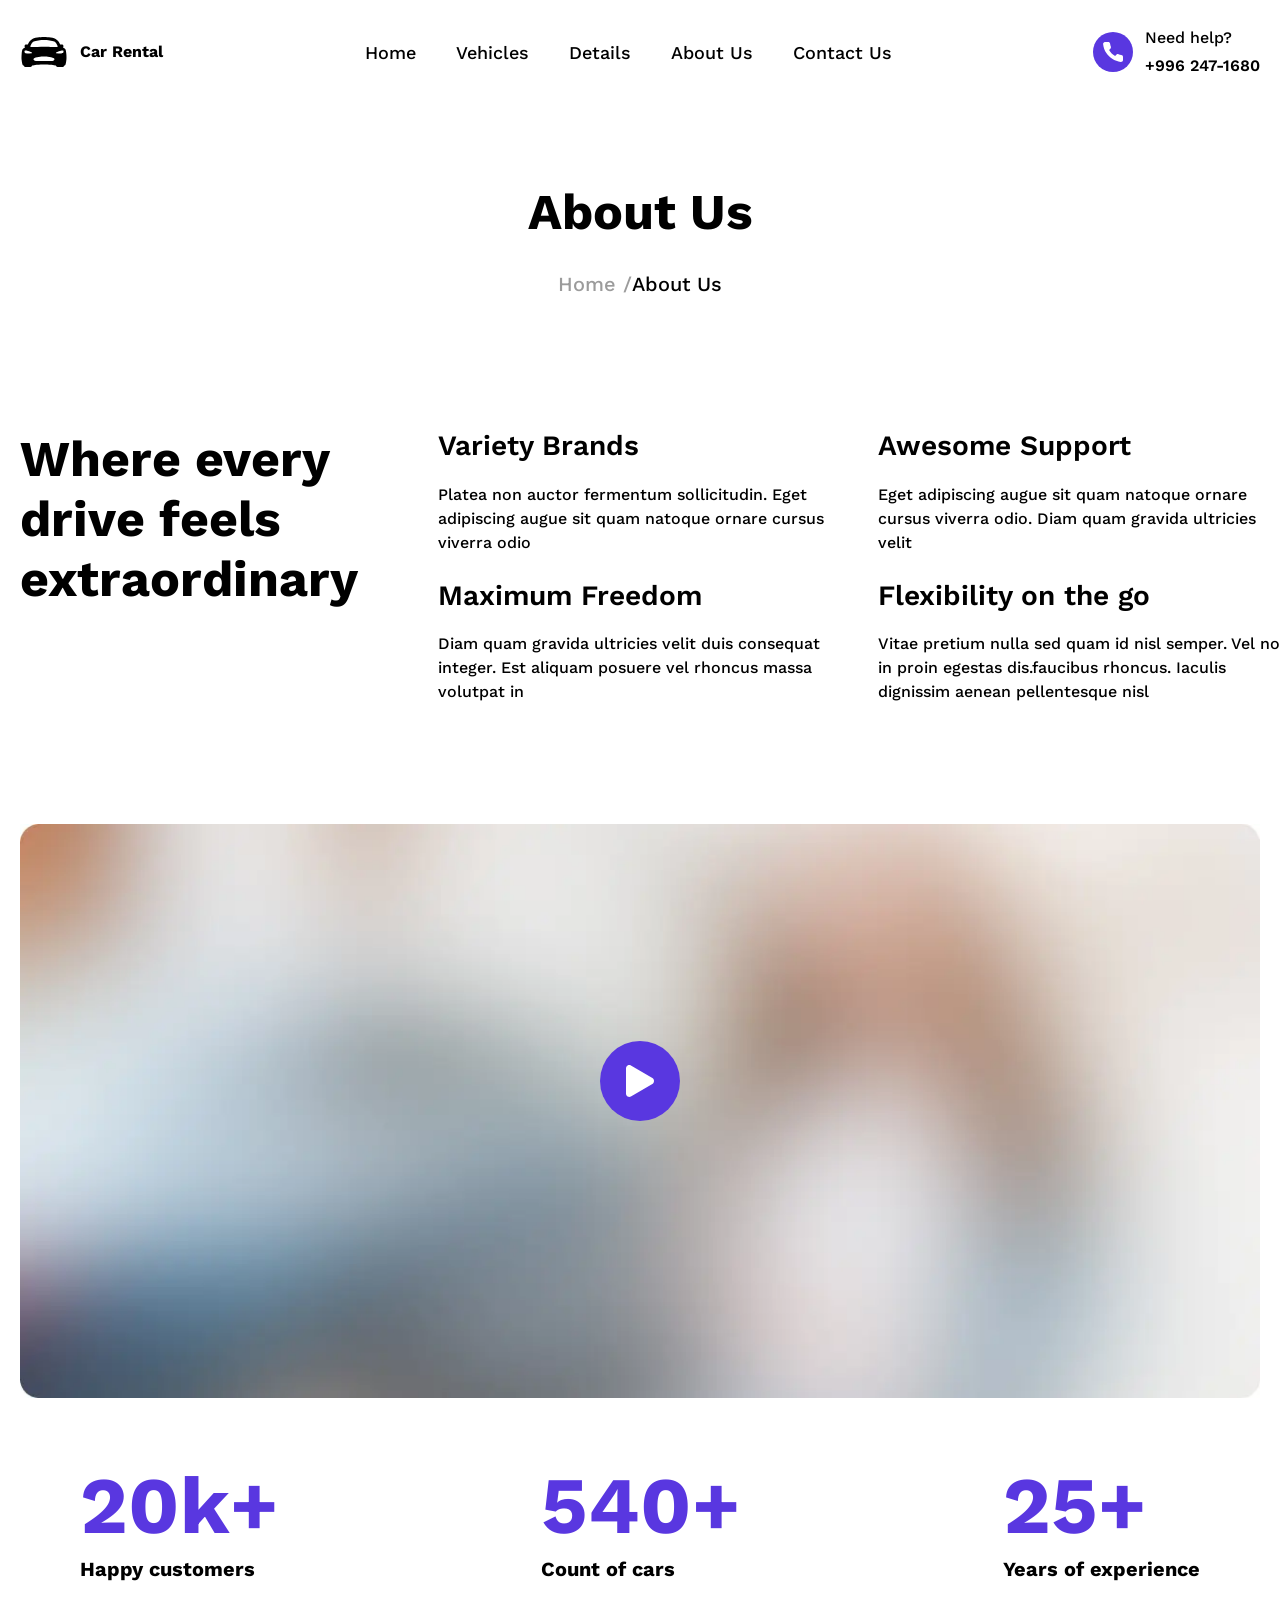
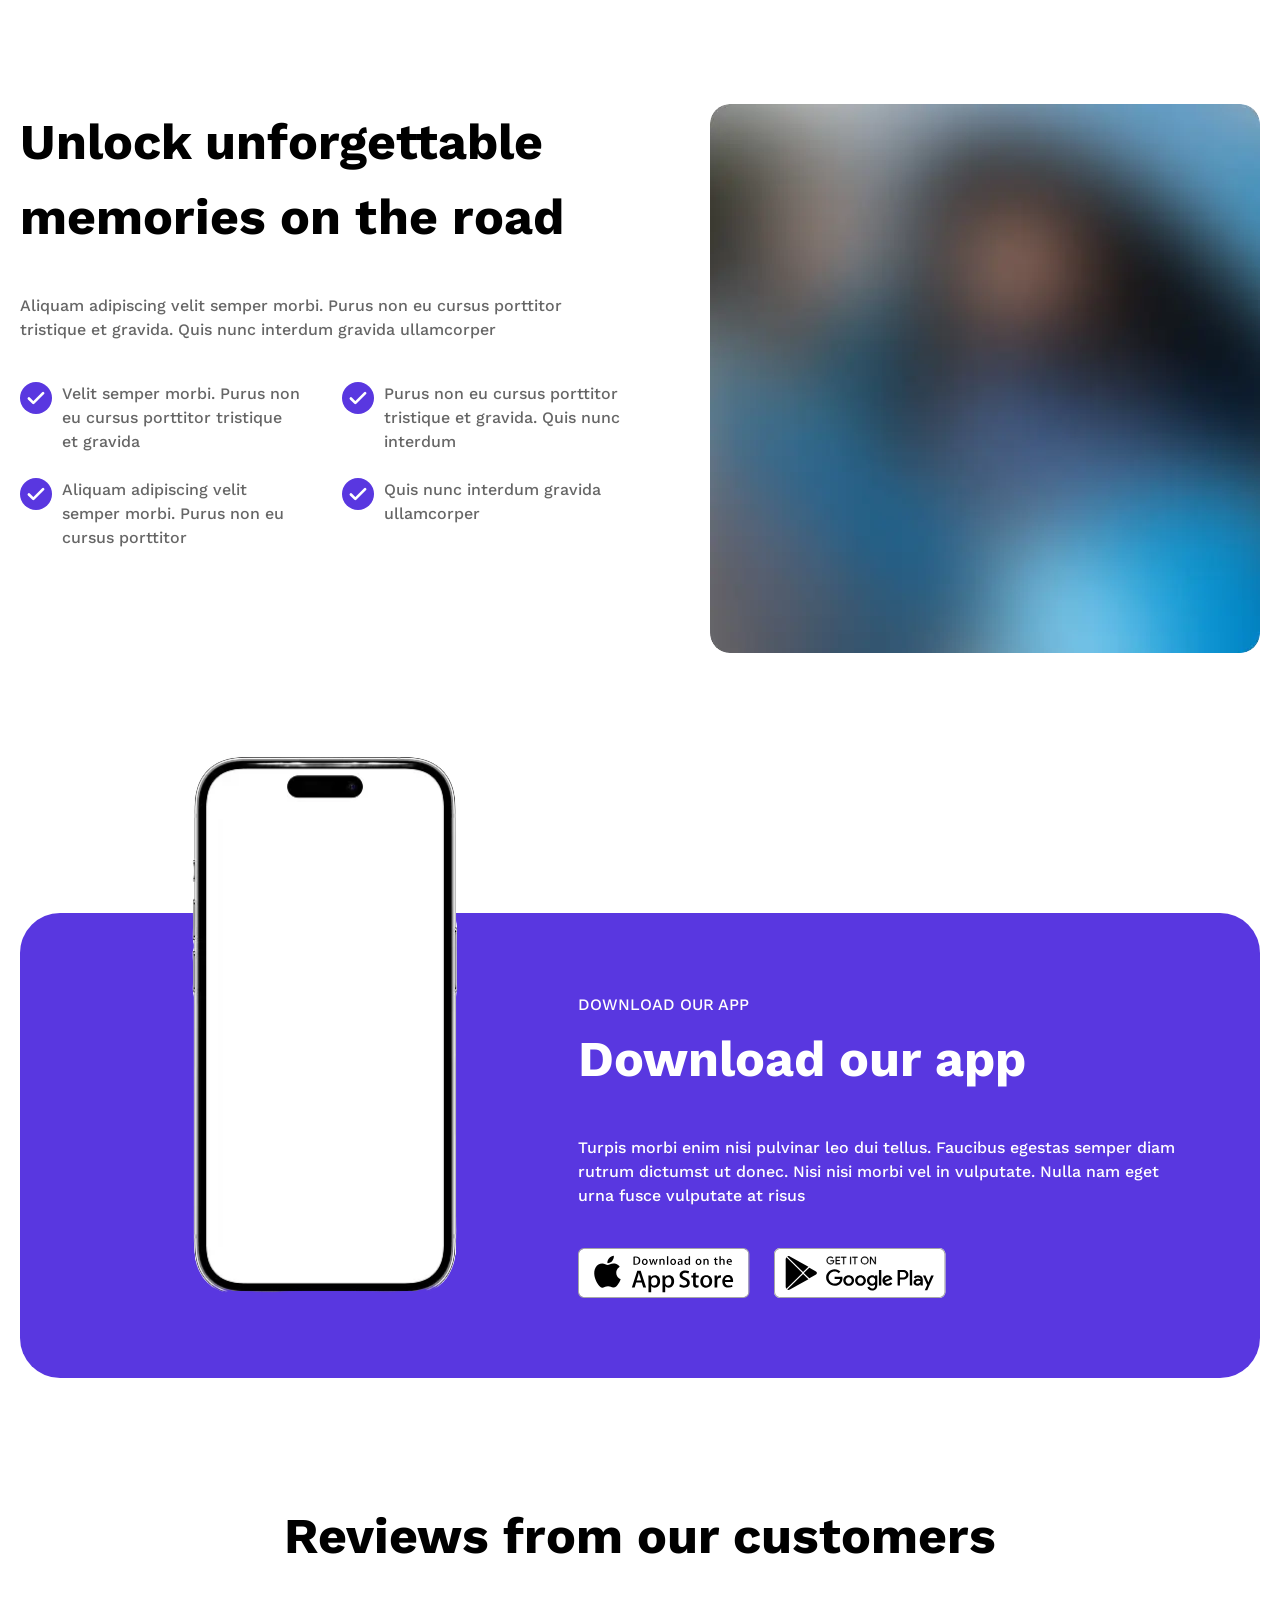
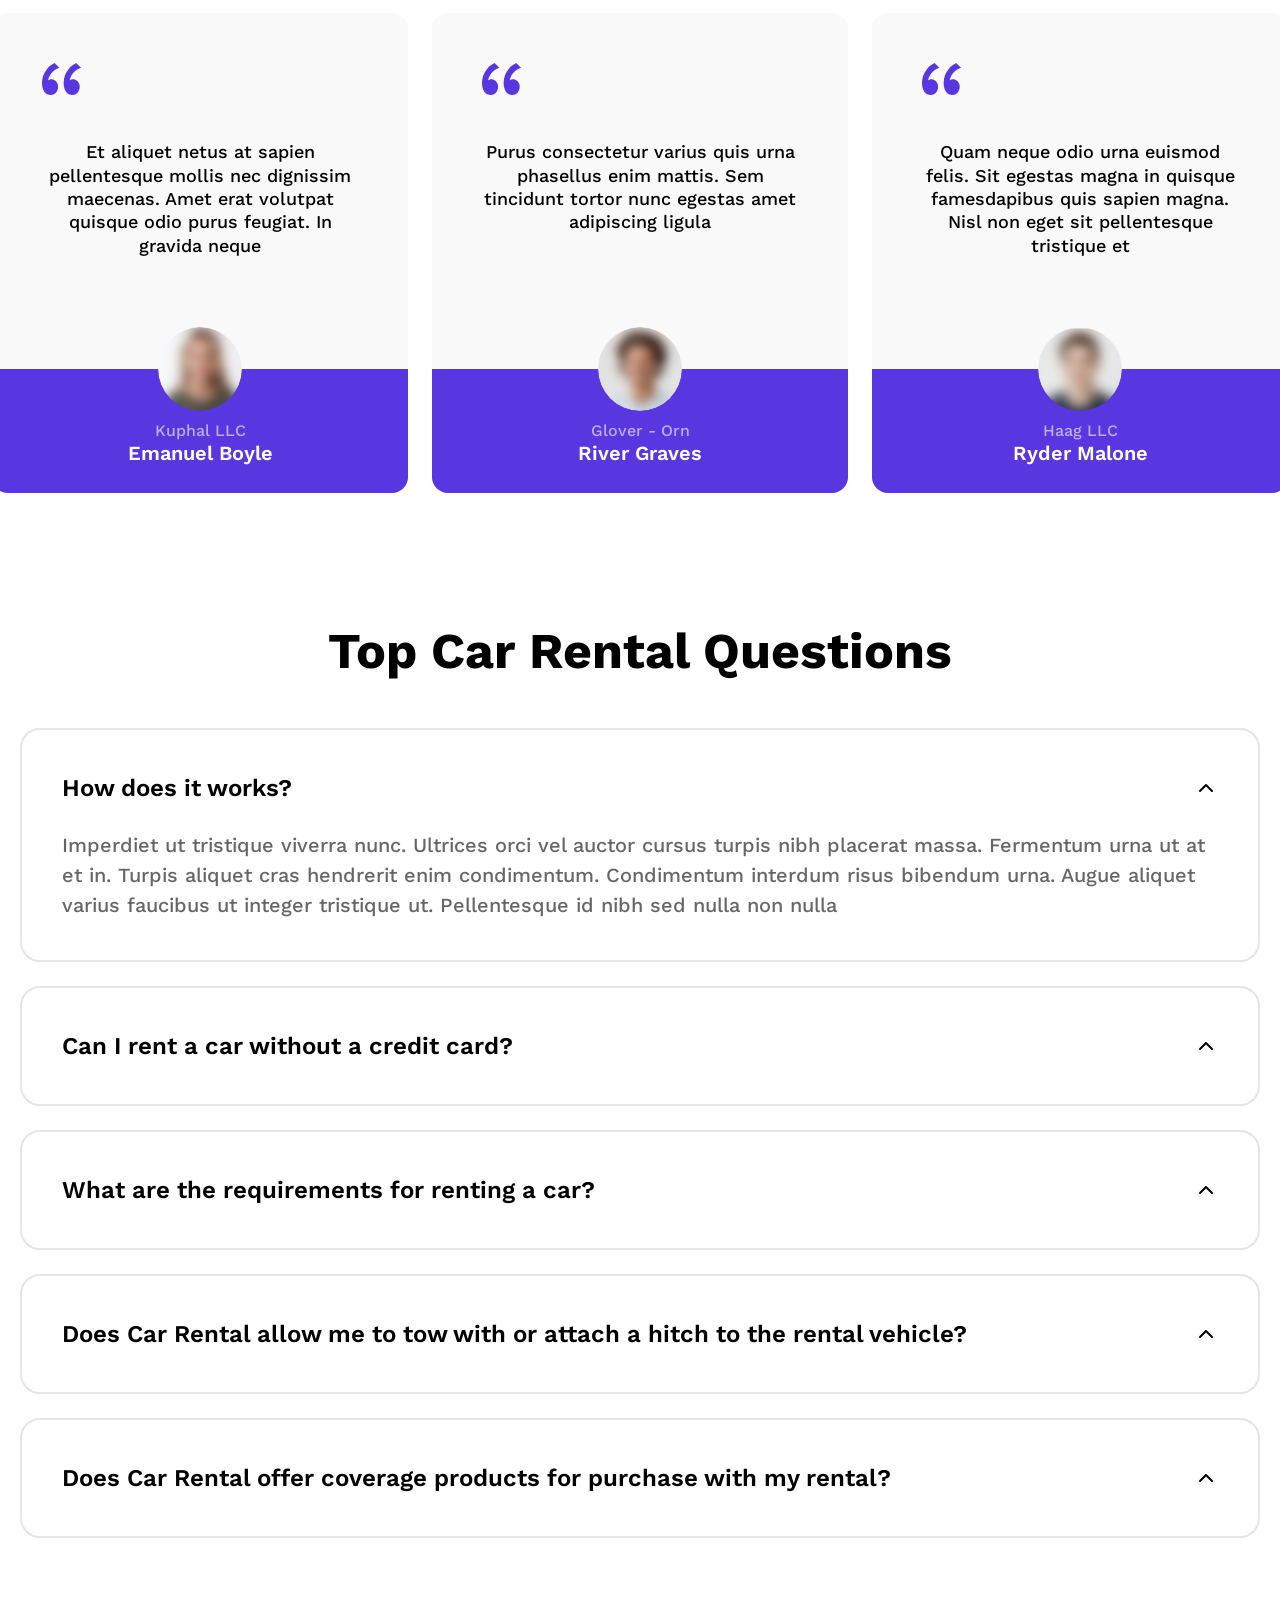
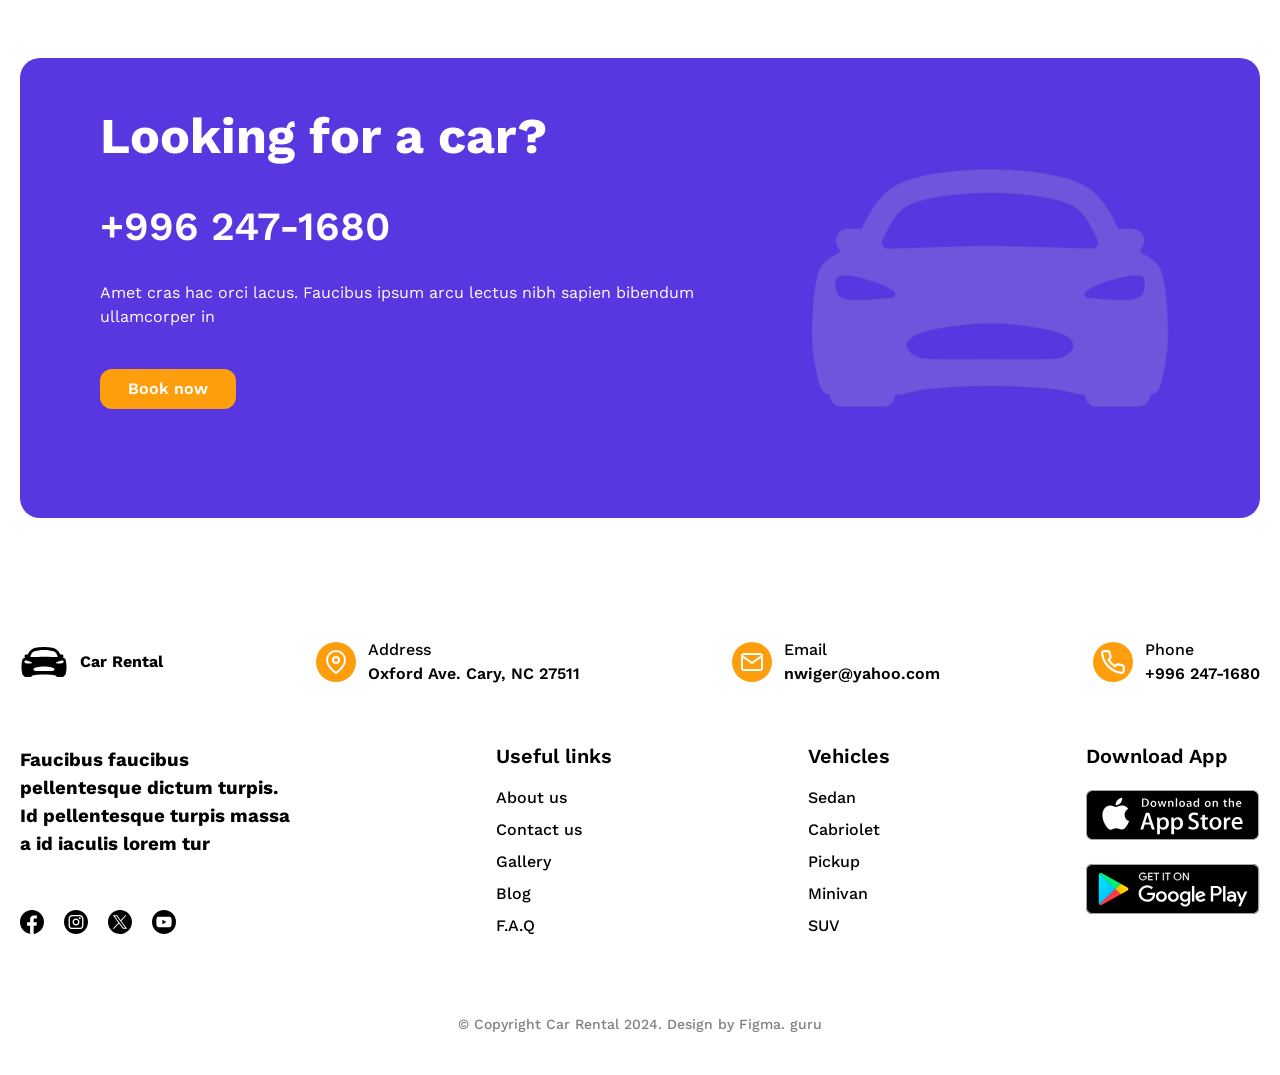
==== commit ce8a0dba: "Adjust page layout and styles" ====
--- a/about.html
+++ b/about.html
@@ -1,550 +1,580 @@
-<head>
-  <meta charset="UTF-8" />
-  <meta name="viewport" content="width=device-width, initial-scale=1.0" />
-
-  <title>Car Rental</title>
-
-  <link rel="preconnect" href="https://fonts.googleapis.com" />
-  <link rel="preconnect" href="https://fonts.gstatic.com" crossorigin />
-  <link
-    href="https://fonts.googleapis.com/css2?family=Work+Sans:wght@400..700&display=swap"
-    rel="stylesheet"
-  />
-
-  <link rel="stylesheet" href="css/reset.css" />
-  <link rel="stylesheet" href="css/base.css" />
-  <link rel="stylesheet" href="css/components.css" />
-  <link rel="stylesheet" href="css/style.css" />
-</head>
-<body>
-  <!-- header  -->
-  <header class="header">
-    <div class="container">
-      <div class="header__wrapper">
-        <a class="page__logo" href="index.html">
-          <img src="images/logo.svg" alt="" />
-          <span>Car Rental</span>
-        </a>
-        <nav class="header__nav">
-          <ul class="header__nav-list">
-            <li><a href="index.html">Home</a></li>
-            <li><a href="vehicles.html">Vehicles</a></li>
-            <li><a href="details.html">Details</a></li>
-            <li><a href="about.html">About Us</a></li>
-            <li><a href="contact.html">Contact Us</a></li>
-          </ul>
-        </nav>
-        <div class="header__phone">
-          <img src="images/phone.svg" alt="" />
-          <div class="header__phone-info">
-            <p>Need help?</p>
-            <a href="tel:+9962471680"> +996 247-1680 </a>
+<!doctype html>
+<html lang="en">
+  <head>
+    <meta charset="UTF-8" />
+    <meta name="viewport" content="width=device-width, initial-scale=1.0" />
+
+    <title>Car Rental</title>
+
+    <link rel="preconnect" href="https://fonts.googleapis.com" />
+    <link rel="preconnect" href="https://fonts.gstatic.com" crossorigin />
+    <link
+      href="https://fonts.googleapis.com/css2?family=Work+Sans:wght@400..700&display=swap"
+      rel="stylesheet"
+    />
+
+    <link rel="stylesheet" href="css/reset.css" />
+    <link rel="stylesheet" href="css/base.css" />
+    <link rel="stylesheet" href="css/components.css" />
+    <link rel="stylesheet" href="css/style.css" />
+  </head>
+  <body>
+    <!-- header  -->
+    <header class="header">
+      <div class="container">
+        <div class="header__wrapper">
+          <a class="page__logo" href="index.html">
+            <img src="images/logo.svg" alt="" />
+            <span>Car Rental</span>
+          </a>
+          <nav class="header__nav">
+            <ul class="header__nav-list">
+              <li><a href="index.html">Home</a></li>
+              <li><a href="vehicles.html">Vehicles</a></li>
+              <li><a href="details.html">Details</a></li>
+              <li><a href="about.html">About Us</a></li>
+              <li><a href="contact.html">Contact Us</a></li>
+            </ul>
+          </nav>
+          <div class="header__phone">
+            <img src="images/phone.svg" alt="" />
+            <div class="header__phone-info">
+              <p>Need help?</p>
+              <a href="tel:+9962471680"> +996 247-1680 </a>
+            </div>
           </div>
         </div>
       </div>
-    </div>
-  </header>
-
-  <main>
-    <!-- Page Hero (共通ヒーローセクション) -->
-    <section class="page-hero">
+    </header>
+
+    <main>
+      <!-- Page Hero (共通ヒーローセクション) -->
+      <section class="page-hero">
+        <div class="container">
+          <div class="page-hero__inner">
+            <h1 class="page-hero__title">About Us</h1>
+            <nav class="breadcrumb" aria-label="Breadcrumb">
+              <ol class="breadcrumb__list">
+                <li class="breadcrumb__home">
+                  <a href="index.html">Home / </a>
+                </li>
+                <li class="breadcrumb__page" aria-current="page">About Us</li>
+              </ol>
+            </nav>
+          </div>
+        </div>
+      </section>
+
+      <section class="about-hero">
+        <div class="container">
+          <div class="about-hero__inner">
+            <div class="about-hero__body">
+              <div class="about-hero__feature-left">
+                <h2 class="about-hero__feature-title">
+                  Where every drive feels extraordinary
+                </h2>
+              </div>
+
+              <div class="about-hero__feature-right">
+                <div class="about-hero__feature-group">
+                  <div class="about-hero__feature-item">
+                    <h3 class="about-hero__feature-subtitle">Variety Brands</h3>
+                    <p class="about-hero__feature-description">
+                      Platea non auctor fermentum sollicitudin. Eget adipiscing
+                      augue sit quam natoque ornare cursus viverra odio
+                    </p>
+                  </div>
+
+                  <div class="about-hero__feature-item">
+                    <h3 class="about-hero__feature-subtitle">
+                      Awesome Support
+                    </h3>
+                    <p class="about-hero__feature-description">
+                      Eget adipiscing augue sit quam natoque ornare cursus
+                      viverra odio. Diam quam gravida ultricies velit
+                    </p>
+                  </div>
+                </div>
+
+                <div class="about-hero__feature-group">
+                  <div class="about-hero__feature-item">
+                    <h3 class="about-hero__feature-subtitle">
+                      Maximum Freedom
+                    </h3>
+                    <p class="about-hero__feature-description">
+                      Diam quam gravida ultricies velit duis consequat integer.
+                      Est aliquam posuere vel rhoncus massa volutpat in
+                    </p>
+                  </div>
+
+                  <div class="about-hero__feature-item">
+                    <h3 class="about-hero__feature-subtitle">
+                      Flexibility on the go
+                    </h3>
+                    <p class="about-hero__feature-description">
+                      Vitae pretium nulla sed quam id nisl semper. Vel non in
+                      proin egestas dis.faucibus rhoncus. Iaculis dignissim
+                      aenean pellentesque nisl
+                    </p>
+                  </div>
+                </div>
+              </div>
+            </div>
+          </div>
+        </div>
+      </section>
+
+      <section class="about-video">
+        <div class="container">
+          <div class="about-video__inner">
+            <img
+              class="about-video__image"
+              src="images/about-video.webp"
+              alt="Car rental introduction video"
+            />
+
+            <button class="about-video__play" type="button">
+              <img src="images/play.svg" alt="" />
+              <span class="sr-only">Play video</span>
+            </button>
+          </div>
+        </div>
+      </section>
+
+      <section class="about-stats">
+        <div class="container">
+          <div class="about-stats__inner">
+            <ul class="about-stats__items">
+              <li class="about-stats__item">
+                <span class="about-stats__number">20k+</span>
+                <span class="about-stats__unit">Happy customers</span>
+              </li>
+              <li class="about-stats__item">
+                <span class="about-stats__number">540+</span>
+                <span class="about-stats__unit">Count of cars</span>
+              </li>
+              <li class="about-stats__item">
+                <span class="about-stats__number">25+</span>
+                <span class="about-stats__unit">Years of experience</span>
+              </li>
+            </ul>
+          </div>
+        </div>
+      </section>
+
+      <section class="about-info">
+        <div class="container">
+          <div class="about-info__inner">
+            <div class="about-info__left">
+              <h2 class="about-info__title">
+                Unlock unforgettable memories on the road
+              </h2>
+              <p class="about-info__desc">
+                Aliquam adipiscing velit semper morbi. Purus non eu cursus
+                porttitor tristique et gravida. Quis nunc interdum gravida
+                ullamcorper
+              </p>
+
+              <ul class="about-info__items">
+                <li class="about-info__item">
+                  <img
+                    class="about-info__check"
+                    src="images/check.svg"
+                    alt=""
+                  />
+                  <p class="about-info__exp">
+                    Velit semper morbi. Purus non eu cursus porttitor tristique
+                    et gravida
+                  </p>
+                </li>
+                <li class="about-info__item">
+                  <img
+                    class="about-info__check"
+                    src="images/check.svg"
+                    alt=""
+                  />
+                  <p class="about-info__exp">
+                    Purus non eu cursus porttitor tristique et gravida. Quis
+                    nunc interdum
+                  </p>
+                </li>
+                <li class="about-info__item">
+                  <img
+                    class="about-info__check"
+                    src="images/check.svg"
+                    alt=""
+                  />
+                  <p class="about-info__exp">
+                    Aliquam adipiscing velit semper morbi. Purus non eu cursus
+                    porttitor
+                  </p>
+                </li>
+                <li class="about-info__item">
+                  <img
+                    class="about-info__check"
+                    src="images/check.svg"
+                    alt=""
+                  />
+                  <p class="about-info__exp">
+                    Quis nunc interdum gravida ullamcorper
+                  </p>
+                </li>
+              </ul>
+            </div>
+            <img
+              class="about-info__img"
+              src="images/about-info.webp"
+              alt="Customer enjoying a car rental trip"
+            />
+          </div>
+        </div>
+      </section>
+      <section class="mobile-app">
+        <div class="container">
+          <div class="mobile-app__inner">
+            <img
+              class="mobile-app__phone"
+              src="images/mobile-app.webp"
+              alt="Car Rental mobile app"
+            />
+            <div class="mobile-app__content">
+              <div class="mobile-app__text">
+                <div class="mobile-app__header">
+                  <p class="mobile-app__label">DOWNLOAD OUR APP</p>
+                  <h2 class="mobile-app__title">Download our app</h2>
+                </div>
+                <p class="mobile-app__desc">
+                  Turpis morbi enim nisi pulvinar leo dui tellus. Faucibus
+                  egestas semper diam rutrum dictumst ut donec. Nisi nisi morbi
+                  vel in vulputate. Nulla nam eget urna fusce vulputate at risus
+                </p>
+              </div>
+              <div class="mobile-app__stores">
+                <a href="#"
+                  ><img
+                    src="images/app-store-white.svg"
+                    alt="Download on the App Store"
+                /></a>
+                <a href="#"
+                  ><img
+                    src="images/google-play-white.svg"
+                    alt="Get it on Google Play"
+                /></a>
+              </div>
+            </div>
+          </div>
+        </div>
+      </section>
+      <section class="about-reviews">
+        <div class="container">
+          <div class="about-reviews__inner">
+            <h2 class="about-reviews__title">Reviews from our customers</h2>
+            <div class="about-reviews__body">
+              <article class="about-reviews__card">
+                <div class="about-reviews__item">
+                  <div class="about-reviews__content">
+                    <span class="about-reviews__quote">
+                      <img src="images/quote.svg" alt="" />
+                    </span>
+                    <p class="about-reviews__desc">
+                      Et aliquet netus at sapien pellentesque mollis nec
+                      dignissim maecenas. Amet erat volutpat quisque odio purus
+                      feugiat. In gravida neque
+                    </p>
+                  </div>
+                  <div class="about-reviews__customer">
+                    <img
+                      class="about-reviews__img"
+                      src="images/about-reviews-1.svg"
+                      alt=""
+                    />
+                    <p class="about-reviews__companyname">Kuphal LLC</p>
+                    <p class="about-reviews__name">Emanuel Boyle</p>
+                  </div>
+                </div>
+              </article>
+              <article class="about-reviews__card">
+                <div class="about-reviews__item">
+                  <div class="about-reviews__content">
+                    <span class="about-reviews__quote">
+                      <img src="images/quote.svg" alt="" />
+                    </span>
+                    <p class="about-reviews__desc">
+                      Purus consectetur varius quis urna phasellus enim mattis.
+                      Sem tincidunt tortor nunc egestas amet adipiscing ligula
+                    </p>
+                  </div>
+                  <div class="about-reviews__customer">
+                    <img
+                      class="about-reviews__img"
+                      src="images/about-reviews-2.svg"
+                      alt=""
+                    />
+                    <p class="about-reviews__companyname">Glover - Orn</p>
+                    <p class="about-reviews__name">River Graves</p>
+                  </div>
+                </div>
+              </article>
+              <article class="about-reviews__card">
+                <div class="about-reviews__item">
+                  <div class="about-reviews__content">
+                    <span class="about-reviews__quote">
+                      <img src="images/quote.svg" alt="" />
+                    </span>
+                    <p class="about-reviews__desc">
+                      Quam neque odio urna euismod felis. Sit egestas magna in
+                      quisque famesdapibus quis sapien magna. Nisl non eget sit
+                      pellentesque tristique et
+                    </p>
+                  </div>
+                  <div class="about-reviews__customer">
+                    <img
+                      class="about-reviews__img"
+                      src="images/about-reviews-3.svg"
+                      alt=""
+                    />
+                    <p class="about-reviews__companyname">Haag LLC</p>
+                    <p class="about-reviews__name">Ryder Malone</p>
+                  </div>
+                </div>
+              </article>
+            </div>
+          </div>
+        </div>
+      </section>
+      <section class="about-question">
+        <div class="container">
+          <div class="about-question__inner">
+            <h2 class="about-question__title">Top Car Rental Questions</h2>
+            <ul class="about-question__items">
+              <li class="about-question__item">
+                <div class="about-question__header">
+                  <h3 class="about-question__question">How does it works?</h3>
+                  <img
+                    class="about-question__icon"
+                    src="images/arrow-up.svg"
+                    alt=""
+                  />
+                </div>
+                <p class="about-question__answer">
+                  Imperdiet ut tristique viverra nunc. Ultrices orci vel auctor
+                  cursus turpis nibh placerat massa. Fermentum urna ut at et in.
+                  Turpis aliquet cras hendrerit enim condimentum. Condimentum
+                  interdum risus bibendum urna. Augue aliquet varius faucibus ut
+                  integer tristique ut. Pellentesque id nibh sed nulla non nulla
+                </p>
+              </li>
+              <li class="about-question__item">
+                <div class="about-question__header">
+                  <h3 class="about-question__question">
+                    Can I rent a car without a credit card?
+                  </h3>
+                  <img
+                    class="about-question__icon"
+                    src="images/arrow-up.svg"
+                    alt=""
+                  />
+                </div>
+              </li>
+              <li class="about-question__item">
+                <div class="about-question__header">
+                  <h3 class="about-question__question">
+                    What are the requirements for renting a car?
+                  </h3>
+                  <img
+                    class="about-question__icon"
+                    src="images/arrow-up.svg"
+                    alt=""
+                  />
+                </div>
+              </li>
+              <li class="about-question__item">
+                <div class="about-question__header">
+                  <h3 class="about-question__question">
+                    Does Car Rental allow me to tow with or attach a hitch to
+                    the rental vehicle?
+                  </h3>
+                  <img
+                    class="about-question__icon"
+                    src="images/arrow-up.svg"
+                    alt=""
+                  />
+                </div>
+              </li>
+              <li class="about-question__item">
+                <div class="about-question__header">
+                  <h3 class="about-question__question">
+                    Does Car Rental offer coverage products for purchase with my
+                    rental?
+                  </h3>
+                  <img
+                    class="about-question__icon"
+                    src="images/arrow-up.svg"
+                    alt=""
+                  />
+                </div>
+              </li>
+            </ul>
+          </div>
+        </div>
+      </section>
+      <section class="about-banner">
+        <div class="container">
+          <div class="about-banner__inner">
+            <div class="about-banner__content">
+              <div class="about-banner__text">
+                <h2 class="about-banner__title">Looking for a car?</h2>
+                <h2 class="about-banner__subtitle">+996 247-1680</h2>
+                <p class="about-banner__description">
+                  Amet cras hac orci lacus. Faucibus ipsum arcu lectus nibh
+                  sapien bibendum ullamcorper in
+                </p>
+              </div>
+              <a
+                href="vehicles.html"
+                class="btn btn--primary about-banner__button"
+              >
+                Book now
+              </a>
+            </div>
+            <img class="about-banner__image" src="images/banner.png" alt="" />
+          </div>
+        </div>
+      </section>
+    </main>
+
+    <footer class="footer">
       <div class="container">
-        <div class="page-hero__inner">
-          <h1 class="page-hero__title">About Us</h1>
-          <nav class="breadcrumb" aria-label="Breadcrumb">
-            <ol class="breadcrumb__list">
-              <li class="breadcrumb__home"><a href="index.html">Home / </a></li>
-              <li class="breadcrumb__page" aria-current="page">About Us</li>
-            </ol>
-          </nav>
+        <div class="footer__inner">
+          <div class="footer__content">
+            <div class="footer-guide">
+              <a class="page__logo" href="index.html">
+                <img src="images/logo.svg" alt="" />
+                <span>Car Rental</span>
+              </a>
+
+              <div class="footer-guide__item">
+                <a
+                  class="footer-guide__link"
+                  href="https://www.google.com/maps/search/?api=1&query=Oxford+Ave.+Cary,+NC+27511"
+                  target="_blank"
+                  rel="noopener noreferrer"
+                >
+                  <div class="footer-guide__icon-wrapper">
+                    <img
+                      class="footer-guide__icon"
+                      src="images/footer-guide-address.svg"
+                      alt=""
+                    />
+                  </div>
+                  <div class="footer-guide__content">
+                    <p class="footer-guide__title">Address</p>
+                    <p class="footer-guide__info">Oxford Ave. Cary, NC 27511</p>
+                  </div>
+                </a>
+              </div>
+              <div class="footer-guide__item">
+                <a class="footer-guide__link" href="mailto:nwiger@yahoo.com">
+                  <div class="footer-guide__icon-wrapper">
+                    <img
+                      class="footer-guide__icon"
+                      src="images/footer-guide-email.svg"
+                      alt=""
+                    />
+                  </div>
+                  <div class="footer-guide__content">
+                    <p class="footer-guide__title">Email</p>
+                    <p class="footer-guide__info">nwiger@yahoo.com</p>
+                  </div>
+                </a>
+              </div>
+              <div class="footer-guide__item">
+                <a class="footer-guide__link" href="tel:+5375476401">
+                  <div class="footer-guide__icon-wrapper">
+                    <img
+                      class="footer-guide__icon"
+                      src="images/footer-guide-phone.svg"
+                      alt=""
+                    />
+                  </div>
+                  <div class="footer-guide__content">
+                    <p class="footer-guide__title">Phone</p>
+                    <p class="footer-guide__info">+996 247-1680</p>
+                  </div>
+                </a>
+              </div>
+            </div>
+            <div class="footer-info">
+              <div class="footer-info__social">
+                <h3 class="footer-info__message">
+                  Faucibus faucibus pellentesque dictum turpis. Id pellentesque
+                  turpis massa a id iaculis lorem tur
+                </h3>
+                <div class="footer-info__sns">
+                  <a class="footer-info__logo" href="">
+                    <img src="images/footer-info-facebook.svg" alt="Facebook" />
+                  </a>
+                  <a class="footer-info__logo" href="">
+                    <img
+                      src="images/footer-info-instagram.svg"
+                      alt="Instagram"
+                    />
+                  </a>
+                  <a class="footer-info__logo" href="">
+                    <img src="images/footer-info-x.svg" alt="X" />
+                  </a>
+                  <a class="footer-info__logo" href="">
+                    <img src="images/footer-info-youtube.svg" alt="Youtube" />
+                  </a>
+                </div>
+              </div>
+
+              <article class="footer-info__items">
+                <h3 class="footer-info__title">Useful links</h3>
+                <ul class="footer-info__links">
+                  <li><a class="footer-info__link" href="">About us</a></li>
+                  <li><a class="footer-info__link" href="">Contact us</a></li>
+                  <li><a class="footer-info__link" href="">Gallery</a></li>
+                  <li><a class="footer-info__link" href="">Blog</a></li>
+                  <li><a class="footer-info__link" href="">F.A.Q</a></li>
+                </ul>
+              </article>
+              <article class="footer-info__items">
+                <h3 class="footer-info__title">Vehicles</h3>
+                <ul class="footer-info__links">
+                  <li><a class="footer-info__link" href="">Sedan</a></li>
+                  <li><a class="footer-info__link" href="">Cabriolet</a></li>
+                  <li><a class="footer-info__link" href="">Pickup</a></li>
+                  <li><a class="footer-info__link" href="">Minivan</a></li>
+                  <li><a class="footer-info__link" href="">SUV</a></li>
+                </ul>
+              </article>
+              <article class="footer-info__items">
+                <h3 class="footer-info__title">Download App</h3>
+                <div class="footer-info__apps">
+                  <a class="footer-info__app" href="#">
+                    <img
+                      class="footer-info__badge"
+                      src="images/app-store-black.svg"
+                      alt="Download on the App Store"
+                    />
+                  </a>
+                  <a class="footer-info__app" href="#">
+                    <img
+                      class="footer-info__badge"
+                      src="images/google-play-black.svg"
+                      alt="Get it on Google Play"
+                    />
+                  </a>
+                </div>
+              </article>
+            </div>
+          </div>
+          <small class="footer__copyright">
+            © Copyright Car Rental 2024. Design by Figma. guru
+          </small>
         </div>
       </div>
-    </section>
-
-    <section class="about-hero">
-      <div class="container">
-        <div class="about-hero__inner">
-          <div class="about-hero__body">
-            <div class="about-hero__feature-left">
-              <h2 class="about-hero__feature-title">
-                Where every drive feels extraordinary
-              </h2>
-            </div>
-
-            <div class="about-hero__feature-right">
-              <div class="about-hero__feature-group">
-                <div class="about-hero__feature-item">
-                  <h3 class="about-hero__feature-subtitle">Variety Brands</h3>
-                  <p class="about-hero__feature-description">
-                    Platea non auctor fermentum sollicitudin. Eget adipiscing
-                    augue sit quam natoque ornare cursus viverra odio
-                  </p>
-                </div>
-
-                <div class="about-hero__feature-item">
-                  <h3 class="about-hero__feature-subtitle">Awesome Support</h3>
-                  <p class="about-hero__feature-description">
-                    Eget adipiscing augue sit quam natoque ornare cursus viverra
-                    odio. Diam quam gravida ultricies velit
-                  </p>
-                </div>
-              </div>
-
-              <div class="about-hero__feature-group">
-                <div class="about-hero__feature-item">
-                  <h3 class="about-hero__feature-subtitle">Maximum Freedom</h3>
-                  <p class="about-hero__feature-description">
-                    Diam quam gravida ultricies velit duis consequat integer.
-                    Est aliquam posuere vel rhoncus massa volutpat in
-                  </p>
-                </div>
-
-                <div class="about-hero__feature-item">
-                  <h3 class="about-hero__feature-subtitle">
-                    Flexibility on the go
-                  </h3>
-                  <p class="about-hero__feature-description">
-                    Vitae pretium nulla sed quam id nisl semper. Vel non in
-                    proin egestas dis.faucibus rhoncus. Iaculis dignissim aenean
-                    pellentesque nisl
-                  </p>
-                </div>
-              </div>
-            </div>
-          </div>
-        </div>
-      </div>
-    </section>
-
-    <section class="about-video">
-      <div class="container">
-        <div class="about-video__inner">
-          <img
-            class="about-video__image"
-            src="images/about-video.webp"
-            alt="Car rental introduction video"
-          />
-
-          <button class="about-video__play" type="button">
-            <img src="images/play.svg" alt="" />
-            <span class="sr-only">Play video</span>
-          </button>
-        </div>
-      </div>
-    </section>
-
-    <section class="about-stats">
-      <div class="container">
-        <div class="about-stats__inner">
-          <ul class="about-stats__items">
-            <li class="about-stats__item">
-              <span class="about-stats__number">20k+</span>
-              <span class="about-stats__unit">Happy customers</span>
-            </li>
-            <li class="about-stats__item">
-              <span class="about-stats__number">540+</span>
-              <span class="about-stats__unit">Count of cars</span>
-            </li>
-            <li class="about-stats__item">
-              <span class="about-stats__number">25+</span>
-              <span class="about-stats__unit">Years of experience</span>
-            </li>
-          </ul>
-        </div>
-      </div>
-    </section>
-
-    <section class="about-info">
-      <div class="container">
-        <div class="about-info__inner">
-          <div class="about-info__left">
-            <h2 class="about-info__title">
-              Unlock unforgettable memories on the road
-            </h2>
-            <p class="about-info__desc">
-              Aliquam adipiscing velit semper morbi. Purus non eu cursus
-              porttitor tristique et gravida. Quis nunc interdum gravida
-              ullamcorper
-            </p>
-
-            <ul class="about-info__items">
-              <li class="about-info__item">
-                <img class="about-info__check" src="images/check.svg" alt="" />
-                <p class="about-info__exp">
-                  Velit semper morbi. Purus non eu cursus porttitor tristique et
-                  gravida
-                </p>
-              </li>
-              <li class="about-info__item">
-                <img class="about-info__check" src="images/check.svg" alt="" />
-                <p class="about-info__exp">
-                  Purus non eu cursus porttitor tristique et gravida. Quis nunc
-                  interdum
-                </p>
-              </li>
-              <li class="about-info__item">
-                <img class="about-info__check" src="images/check.svg" alt="" />
-                <p class="about-info__exp">
-                  Aliquam adipiscing velit semper morbi. Purus non eu cursus
-                  porttitor
-                </p>
-              </li>
-              <li class="about-info__item">
-                <img class="about-info__check" src="images/check.svg" alt="" />
-                <p class="about-info__exp">
-                  Quis nunc interdum gravida ullamcorper
-                </p>
-              </li>
-            </ul>
-          </div>
-          <img
-            class="about-info__img"
-            src="images/about-info.webp"
-            alt="Customer enjoying a car rental trip"
-          />
-        </div>
-      </div>
-    </section>
-    <section class="mobile-app">
-      <div class="container">
-        <div class="mobile-app__inner">
-          <img
-            class="mobile-app__phone"
-            src="images/mobile-app.webp"
-            alt="Car Rental mobile app"
-          />
-          <div class="mobile-app__content">
-            <div class="mobile-app__text">
-              <div class="mobile-app__header">
-                <p class="mobile-app__label">DOWNLOAD OUR APP</p>
-                <h2 class="mobile-app__title">Download our app</h2>
-              </div>
-              <p class="mobile-app__desc">
-                Turpis morbi enim nisi pulvinar leo dui tellus. Faucibus egestas
-                semper diam rutrum dictumst ut donec. Nisi nisi morbi vel in
-                vulputate. Nulla nam eget urna fusce vulputate at risus
-              </p>
-            </div>
-            <div class="mobile-app__stores">
-              <a href="#"
-                ><img
-                  src="images/app-store-white.svg"
-                  alt="Download on the App Store"
-              /></a>
-              <a href="#"
-                ><img
-                  src="images/google-play-white.svg"
-                  alt="Get it on Google Play"
-              /></a>
-            </div>
-          </div>
-        </div>
-      </div>
-    </section>
-    <section class="about-reviews">
-      <div class="container">
-        <div class="about-reviews__inner">
-          <h2 class="about-reviews__title">Reviews from our customers</h2>
-          <div class="about-reviews__body">
-            <article class="about-reviews__card">
-              <div class="about-reviews__item">
-                <div class="about-reviews__content">
-                  <span class="about-reviews__quote">
-                    <img src="images/quote.svg" alt="" />
-                  </span>
-                  <p class="about-reviews__desc">
-                    Et aliquet netus at sapien pellentesque mollis nec dignissim
-                    maecenas. Amet erat volutpat quisque odio purus feugiat. In
-                    gravida neque
-                  </p>
-                </div>
-                <div class="about-reviews__customer">
-                  <img
-                    class="about-reviews__img"
-                    src="images/about-reviews-1.svg"
-                    alt=""
-                  />
-                  <p class="about-reviews__companyname">Kuphal LLC</p>
-                  <p class="about-reviews__name">Emanuel Boyle</p>
-                </div>
-              </div>
-            </article>
-            <article class="about-reviews__card">
-              <div class="about-reviews__item">
-                <div class="about-reviews__content">
-                  <span class="about-reviews__quote">
-                    <img src="images/quote.svg" alt="" />
-                  </span>
-                  <p class="about-reviews__desc">
-                    Purus consectetur varius quis urna phasellus enim mattis.
-                    Sem tincidunt tortor nunc egestas amet adipiscing ligula
-                  </p>
-                </div>
-                <div class="about-reviews__customer">
-                  <img
-                    class="about-reviews__img"
-                    src="images/about-reviews-2.svg"
-                    alt=""
-                  />
-                  <p class="about-reviews__companyname">Glover - Orn</p>
-                  <p class="about-reviews__name">River Graves</p>
-                </div>
-              </div>
-            </article>
-            <article class="about-reviews__card">
-              <div class="about-reviews__item">
-                <div class="about-reviews__content">
-                  <span class="about-reviews__quote">
-                    <img src="images/quote.svg" alt="" />
-                  </span>
-                  <p class="about-reviews__desc">
-                    Quam neque odio urna euismod felis. Sit egestas magna in
-                    quisque famesdapibus quis sapien magna. Nisl non eget sit
-                    pellentesque tristique et
-                  </p>
-                </div>
-                <div class="about-reviews__customer">
-                  <img
-                    class="about-reviews__img"
-                    src="images/about-reviews-3.svg"
-                    alt=""
-                  />
-                  <p class="about-reviews__companyname">Haag LLC</p>
-                  <p class="about-reviews__name">Ryder Malone</p>
-                </div>
-              </div>
-            </article>
-          </div>
-        </div>
-      </div>
-    </section>
-    <section class="about-question">
-      <div class="container">
-        <div class="about-question__inner">
-          <h2 class="about-question__title">Top Car Rental Questions</h2>
-          <ul class="about-question__items">
-            <li class="about-question__item">
-              <div class="about-question__header">
-                <h3 class="about-question__question">How does it works?</h3>
-                <img
-                  class="about-question__icon"
-                  src="images/arrow-up.svg"
-                  alt=""
-                />
-              </div>
-              <p class="about-question__answer">
-                Imperdiet ut tristique viverra nunc. Ultrices orci vel auctor
-                cursus turpis nibh placerat massa. Fermentum urna ut at et in.
-                Turpis aliquet cras hendrerit enim condimentum. Condimentum
-                interdum risus bibendum urna. Augue aliquet varius faucibus ut
-                integer tristique ut. Pellentesque id nibh sed nulla non nulla
-              </p>
-            </li>
-            <li class="about-question__item">
-              <div class="about-question__header">
-                <h3 class="about-question__question">
-                  Can I rent a car without a credit card?
-                </h3>
-                <img
-                  class="about-question__icon"
-                  src="images/arrow-up.svg"
-                  alt=""
-                />
-              </div>
-            </li>
-            <li class="about-question__item">
-              <div class="about-question__header">
-                <h3 class="about-question__question">
-                  What are the requirements for renting a car?
-                </h3>
-                <img
-                  class="about-question__icon"
-                  src="images/arrow-up.svg"
-                  alt=""
-                />
-              </div>
-            </li>
-            <li class="about-question__item">
-              <div class="about-question__header">
-                <h3 class="about-question__question">
-                  Does Car Rental allow me to tow with or attach a hitch to the
-                  rental vehicle?
-                </h3>
-                <img
-                  class="about-question__icon"
-                  src="images/arrow-up.svg"
-                  alt=""
-                />
-              </div>
-            </li>
-            <li class="about-question__item">
-              <div class="about-question__header">
-                <h3 class="about-question__question">
-                  Does Car Rental offer coverage products for purchase with my
-                  rental?
-                </h3>
-                <img
-                  class="about-question__icon"
-                  src="images/arrow-up.svg"
-                  alt=""
-                />
-              </div>
-            </li>
-          </ul>
-        </div>
-      </div>
-    </section>
-  </main>
-
-  <section class="about-banner">
-    <div class="container">
-      <div class="about-banner__inner">
-        <div class="about-banner__content">
-          <div class="about-banner__text">
-            <h2 class="about-banner__title">Looking for a car?</h2>
-            <h2 class="about-banner__subtitle">+537 547-6401</h2>
-            <p class="about-banner__description">
-              Amet cras hac orci lacus. Faucibus ipsum arcu lectus nibh sapien
-              bibendum ullamcorper in
-            </p>
-          </div>
-          <a href="vehicles.html" class="btn btn--primary about-banner__button">
-            Book now
-          </a>
-        </div>
-        <img class="about-banner__image" src="images/banner.png" alt="" />
-      </div>
-    </div>
-  </section>
-
-  <footer class="footer">
-    <div class="container">
-      <div class="footer__inner">
-        <div class="footer__content">
-          <div class="footer-guide">
-            <a class="page__logo" href="index.html">
-              <img src="images/logo.svg" alt="" />
-              <span>Car Rental</span>
-            </a>
-
-            <div class="footer-guide__item">
-              <a
-                class="footer-guide__link"
-                href="https://www.google.com/maps/search/?api=1&query=Oxford+Ave.+Cary,+NC+27511"
-                target="_blank"
-                rel="noopener noreferrer"
-              >
-                <div class="footer-guide__icon-wrapper">
-                  <img
-                    class="footer-guide__icon"
-                    src="images/footer-guide-address.svg"
-                    alt=""
-                  />
-                </div>
-                <div class="footer-guide__content">
-                  <p class="footer-guide__title">Address</p>
-                  <p class="footer-guide__info">Oxford Ave. Cary, NC 27511</p>
-                </div>
-              </a>
-            </div>
-            <div class="footer-guide__item">
-              <a class="footer-guide__link" href="mailto:nwiger@yahoo.com">
-                <div class="footer-guide__icon-wrapper">
-                  <img
-                    class="footer-guide__icon"
-                    src="images/footer-guide-email.svg"
-                    alt=""
-                  />
-                </div>
-                <div class="footer-guide__content">
-                  <p class="footer-guide__title">Email</p>
-                  <p class="footer-guide__info">nwiger@yahoo.com</p>
-                </div>
-              </a>
-            </div>
-            <div class="footer-guide__item">
-              <a class="footer-guide__link" href="tel:+5375476401">
-                <div class="footer-guide__icon-wrapper">
-                  <img
-                    class="footer-guide__icon"
-                    src="images/footer-guide-phone.svg"
-                    alt=""
-                  />
-                </div>
-                <div class="footer-guide__content">
-                  <p class="footer-guide__title">Phone</p>
-                  <p class="footer-guide__info">+537 547-6401</p>
-                </div>
-              </a>
-            </div>
-          </div>
-          <div class="footer-info">
-            <div class="footer-info__social">
-              <h3 class="footer-info__message">
-                Faucibus faucibus pellentesque dictum turpis. Id pellentesque
-                turpis massa a id iaculis lorem tur
-              </h3>
-              <div class="footer-info__sns">
-                <a class="footer-info__logo" href="">
-                  <img src="images/footer-info-facebook.svg" alt="Facebook" />
-                </a>
-                <a class="footer-info__logo" href="">
-                  <img src="images/footer-info-instagram.svg" alt="Instagram" />
-                </a>
-                <a class="footer-info__logo" href="">
-                  <img src="images/footer-info-x.svg" alt="X" />
-                </a>
-                <a class="footer-info__logo" href="">
-                  <img src="images/footer-info-youtube.svg" alt="Youtube" />
-                </a>
-              </div>
-            </div>
-
-            <article class="footer-info__items">
-              <h3 class="footer-info__title">Useful links</h3>
-              <ul class="footer-info__links">
-                <li><a class="footer-info__link" href="">About us</a></li>
-                <li><a class="footer-info__link" href="">Contact us</a></li>
-                <li><a class="footer-info__link" href="">Gallery</a></li>
-                <li><a class="footer-info__link" href="">Blog</a></li>
-                <li><a class="footer-info__link" href="">F.A.Q</a></li>
-              </ul>
-            </article>
-            <article class="footer-info__items">
-              <h3 class="footer-info__title">Vehicles</h3>
-              <ul class="footer-info__links">
-                <li><a class="footer-info__link" href="">Sedan</a></li>
-                <li><a class="footer-info__link" href="">Cabriolet</a></li>
-                <li><a class="footer-info__link" href="">Pickup</a></li>
-                <li><a class="footer-info__link" href="">Minivan</a></li>
-                <li><a class="footer-info__link" href="">SUV</a></li>
-              </ul>
-            </article>
-            <article class="footer-info__items">
-              <h3 class="footer-info__title">Download App</h3>
-              <div class="footer-info__apps">
-                <a class="footer-info__app" href="#">
-                  <img
-                    class="footer-info__badge"
-                    src="images/app-store-badge.svg"
-                    alt="Download on the App Store"
-                  />
-                </a>
-                <a class="footer-info__app" href="#">
-                  <img
-                    class="footer-info__badge"
-                    src="images/google-play-badge.svg"
-                    alt="Get it on Google Play"
-                  />
-                </a>
-              </div>
-            </article>
-          </div>
-        </div>
-        <small class="footer__copyright">
-          © Copyright Car Rental 2024. Design by Figma. guru
-        </small>
-      </div>
-    </div>
-  </footer>
-</body>
+    </footer>
+  </body>
+</html>
--- a/css/base.css
+++ b/css/base.css
@@ -1,19 +1,3 @@
-/* 共通設定 */
-body {
-  color: #000;
-  background-color: #fff;
-  font-family: "Work Sans", sans-serif;
-  font-size: 16px;
-  font-weight: 400;
-  line-height: 1.5;
-}
-
-.container {
-  max-width: 1290px;
-  margin: 0 auto;
-  padding-inline: 20px;
-}
-
 /* CSS変数 */
 :root {
   --purple-color: #5937e0;
@@ -24,3 +8,17 @@
   --section-padding-md: 60px;
   --section-padding-lg: 80px;
 }
+/* 共通設定 */
+body {
+  color: var(--black-color);
+  background-color: var(--white-color);
+  font-family: "Work Sans", sans-serif;
+  font-size: 16px;
+  font-weight: 400;
+  line-height: 1.5;
+}
+.container {
+  max-width: 1290px;
+  margin: 0 auto;
+  padding-inline: 20px;
+}
--- a/css/components.css
+++ b/css/components.css
@@ -12,18 +12,15 @@
   border: none;
   padding: 0 28px;
 
-  color: #fff;
+  color: var(--white-color);
   transition: opacity 0.2s ease;
 }
-
 .btn:hover {
   opacity: 0.85;
 }
-
 .btn--primary {
   background-color: var(--orange-color);
 }
-
 .btn--secondary {
   background-color: var(--purple-color);
 }
@@ -70,12 +67,6 @@
 .header__phone-info a {
   font-size: 16px;
   font-weight: 600;
-}
-.hero__content {
-  display: flex;
-  flex-direction: column;
-  gap: 33px;
-  padding-top: 90px;
 }
 /* footer */
 .footer {
@@ -183,6 +174,83 @@
   font-weight: 500;
   color: rgba(0, 0, 0, 0.5);
 }
+/* booking */
+.hero__booking {
+  border-radius: 20px;
+  background-color: var(--white-color);
+}
+.booking-card {
+  width: 416px;
+  padding: 40px;
+}
+.booking-form {
+  display: flex;
+  flex-direction: column;
+  align-items: center;
+}
+.booking-form__body {
+  width: 100%;
+}
+.booking-form__fields {
+  display: flex;
+  flex-direction: column;
+  gap: 20px;
+  padding-block: 40px;
+}
+.select-wrapper {
+  position: relative;
+}
+.select-wrapper select {
+  width: 100%;
+  padding-right: 40px;
+  appearance: none;
+}
+.select-arrow {
+  position: absolute;
+  right: 16px;
+  top: 50%;
+  transform: translateY(-50%);
+  pointer-events: none;
+  width: 12px;
+}
+.form-group {
+  display: flex;
+  flex-direction: column;
+  gap: 8px;
+  width: 100%;
+}
+.form-group label {
+  position: absolute;
+  width: 1px;
+  height: 1px;
+  padding: 0;
+  margin: -1px;
+  overflow: hidden;
+  clip: rect(0, 0, 0, 0);
+  white-space: nowrap;
+  border: 0;
+}
+.form-group select,
+.form-group input {
+  width: 100%;
+  height: 52px;
+  padding: 0 16px;
+  border: none;
+  border-radius: 12px;
+  background-color: #f5f5f5;
+  font-size: 16px;
+  color: #333;
+  appearance: none;
+  cursor: pointer;
+}
+.form-group select:focus,
+.form-group input:focus {
+  outline: none;
+  background-color: #eee;
+}
+.booking-form__button {
+  width: 100%;
+}
 /* .vehicle-card */
 .vehicle-card {
   display: flex;
@@ -200,10 +268,12 @@
 .vehicle-card__header {
   display: flex;
   justify-content: space-between;
+  align-items: flex-start;
 }
 .vehicle-card__name {
   display: flex;
   flex-direction: column;
+  gap: 4px;
 }
 .vehicle-card__title {
   font-size: 24px;
@@ -217,6 +287,7 @@
 .vehicle-card__price {
   display: flex;
   flex-direction: column;
+  gap: 4px;
 }
 .vehicle-card__price-value {
   font-size: 24px;
@@ -243,12 +314,20 @@
 .vehicle-card__link-button {
   height: 50px;
 }
-/* brand-list */
-.brand-list {
+/* partners */
+.partners {
+  padding-block: var(--section-padding-md);
+}
+.partners__inner {
+  padding: var(--section-padding-md) 40px;
+  background-color: #fafafa;
+}
+.partners__list {
+  display: flex;
+  justify-content: space-between;
+  align-items: center;
 }
 /* page-hero */
-.page-hero {
-}
 .page-hero__inner {
   display: flex;
   flex-direction: column;
@@ -260,8 +339,6 @@
   font-size: 50px;
   font-weight: 700;
 }
-.breadcrumb {
-}
 .breadcrumb__list {
   display: flex;
   font-size: 20px;
@@ -270,5 +347,3 @@
 .breadcrumb__home {
   color: #9b9b9b;
 }
-.breadcrumb__page {
-}
--- a/css/style.css
+++ b/css/style.css
@@ -1,6 +1,4 @@
 /* home hero */
-.hero {
-}
 .hero__inner {
   padding: var(--section-padding-lg);
   border-radius: 40px;
@@ -37,82 +35,6 @@
 .hero__button {
   display: inline-flex;
   width: fit-content;
-}
-.hero__booking {
-  border-radius: 20px;
-  background-color: var(--white-color);
-}
-.booking-card {
-  width: 416px;
-  padding: 40px;
-}
-.booking-form {
-  display: flex;
-  flex-direction: column;
-  align-items: center;
-}
-.booking-form__body {
-  width: 100%;
-}
-.booking-form__fields {
-  display: flex;
-  flex-direction: column;
-  gap: 20px;
-  padding-block: 40px;
-}
-.select-wrapper {
-  position: relative;
-}
-.select-wrapper select {
-  width: 100%;
-  padding-right: 40px;
-  appearance: none;
-}
-.select-arrow {
-  position: absolute;
-  right: 16px;
-  top: 50%;
-  transform: translateY(-50%);
-  pointer-events: none;
-  width: 12px;
-}
-.form-group {
-  display: flex;
-  flex-direction: column;
-  gap: 8px;
-  width: 100%;
-}
-.form-group label {
-  position: absolute;
-  width: 1px;
-  height: 1px;
-  padding: 0;
-  margin: -1px;
-  overflow: hidden;
-  clip: rect(0, 0, 0, 0);
-  white-space: nowrap;
-  border: 0;
-}
-.form-group select,
-.form-group input {
-  width: 100%;
-  height: 52px;
-  padding: 0 16px;
-  border: none;
-  border-radius: 12px;
-  background-color: #f5f5f5;
-  font-size: 16px;
-  color: #333;
-  appearance: none;
-  cursor: pointer;
-}
-.form-group select:focus,
-.form-group input:focus {
-  outline: none;
-  background-color: #eee;
-}
-.booking-form__button {
-  width: 100%;
 }
 /* features */
 .features {
@@ -446,19 +368,7 @@
   width: 28px;
   height: 28px;
 }
-/* partners */
-.partners {
-  padding-block: var(--section-padding-md);
-}
-.partners__inner {
-  padding: var(--section-padding-md) 40px;
-  background-color: #fafafa;
-}
-.partners__list {
-  display: flex;
-  justify-content: space-between;
-  align-items: center;
-}
+
 /* vehicle-details */
 .vehicle-details__inner {
   padding-block: var(--section-padding-md);
@@ -567,18 +477,17 @@
   font-weight: 600;
 }
 .vehicle-details__equip-items {
-  display: flex;
-  gap: 60px;
-}
-.vehicle-details__equip-items-group {
-  display: flex;
-  flex-direction: column;
-  gap: 17px;
-}
+  display: grid;
+  grid-template-columns: repeat(2, 1fr);
+  column-gap: 60px;
+  row-gap: 17px;
+}
+
 .vehicle-details__equip-item {
   display: flex;
   gap: 16px;
 }
+
 .vehicle-details__equip-desc {
   font-size: 16px;
   font-weight: 500;
@@ -590,8 +499,6 @@
   font-weight: 700;
 }
 /* about-hero */
-.about-hero {
-}
 .about-hero__inner {
   padding-block: var(--section-padding-md);
   display: flex;
@@ -603,8 +510,6 @@
   align-items: flex-start;
   gap: 80px;
 }
-.about-hero__feature-left {
-}
 .about-hero__feature-title {
   font-size: 50px;
   font-weight: 700;
@@ -635,8 +540,6 @@
   font-weight: 500;
 }
 /* .about-video */
-.about-video {
-}
 .about-video__inner {
   position: relative;
   padding-top: var(--section-padding-md);
@@ -673,8 +576,6 @@
   border: 0;
 }
 /* about-stats  */
-.about-stats {
-}
 .about-stats__inner {
   padding: var(--section-padding-md);
 }
@@ -697,8 +598,6 @@
   font-weight: 700;
 }
 /* about-info */
-.about-info {
-}
 .about-info__inner {
   padding-block: var(--section-padding-md);
   display: flex;
@@ -804,9 +703,6 @@
   z-index: 1;
 }
 /* about-reviews */
-.about-reviews {
-}
-
 .about-reviews__inner {
   display: flex;
   flex-direction: column;
@@ -814,20 +710,14 @@
   gap: 40px;
   padding-block: var(--section-padding-md);
 }
-
 .about-reviews__title {
   font-size: 50px;
   font-weight: 700;
 }
-
 .about-reviews__body {
   display: flex;
   gap: 24px;
 }
-
-.about-reviews__card {
-}
-
 .about-reviews__item {
   position: relative;
   width: 416px;
@@ -836,20 +726,17 @@
   border-radius: 16px;
   overflow: hidden;
 }
-
 .about-reviews__content {
   display: flex;
   flex-direction: column;
 
   padding: 50px 50px 0;
 }
-
 .about-reviews__quote {
   width: 40px;
   height: auto;
   margin-bottom: 45px;
 }
-
 .about-reviews__desc {
   display: flex;
   align-items: center;
@@ -859,33 +746,27 @@
   font-weight: 500;
   line-height: 1.3;
 }
-
 .about-reviews__customer {
   position: absolute;
   left: 0;
   bottom: 0;
   width: 100%;
   height: 124px;
-
-  display: flex;
-  flex-direction: column;
-  align-items: center;
-
+  display: flex;
+  flex-direction: column;
+  align-items: center;
   background-color: var(--purple-color);
 }
-
 .about-reviews__img {
   position: absolute;
   top: 0;
   left: 50%;
   transform: translate(-50%, -50%);
-
   width: 84px;
   height: 84px;
   border-radius: 50%;
   object-fit: cover;
 }
-
 .about-reviews__companyname {
   margin: 54px 0 4px;
   font-size: 16px;
@@ -893,7 +774,6 @@
   color: rgba(255, 255, 255, 0.6);
   line-height: 1;
 }
-
 .about-reviews__name {
   margin: 0;
   font-size: 20px;
@@ -902,8 +782,6 @@
   line-height: 1;
 }
 /* about-question */
-.about-question {
-}
 .about-question__inner {
   padding-block: var(--section-padding-md);
   display: flex;
@@ -981,5 +859,100 @@
   display: inline-flex;
   width: fit-content;
 }
-.cta-banner__image {
-}
+/* booking-section  */
+.booking-section__inner {
+  padding-block: 60px;
+  display: flex;
+  align-items: center;
+  gap: 24px;
+}
+/* Contactページ用：紫背景の予約フォーム */
+.booking-card--purple {
+  padding: 40px;
+  border-radius: 20px;
+  background-color: var(--purple-color);
+}
+.booking-card--purple .booking-form__title {
+  color: #fff;
+}
+.booking-card--purple select,
+.booking-card--purple input[type="date"] {
+  background-color: #694be3;
+  color: var(--white-color);
+}
+.booking-card--purple .select-arrow {
+  filter: brightness(0) invert(1);
+}
+.booking-card--purple input[type="date"]::-webkit-calendar-picker-indicator {
+  filter: invert(1);
+  opacity: 0.9;
+  cursor: pointer;
+}
+/* contact-info */
+.contact-info__inner {
+  padding-block: var(--section-padding-md);
+}
+.contact-info__list {
+  display: flex;
+  justify-content: space-between;
+}
+.contact-info__item {
+  display: flex;
+  gap: 12px;
+}
+.contact-info__img {
+  width: 64px;
+  height: 64px;
+}
+.contact-info__content {
+  display: flex;
+  flex-direction: column;
+  gap: 12px;
+}
+.contact-info__label {
+  font-size: 20px;
+  font-weight: 500;
+  line-height: 1;
+}
+.contact-info__value {
+  font-size: 20px;
+  font-weight: 600;
+  line-height: 1;
+}
+/* blog  */
+.blog__inner {
+  padding-block: var(--section-padding-md);
+  display: flex;
+  flex-direction: column;
+  align-items: center;
+  gap: 40px;
+}
+.blog__title {
+  font-size: 50px;
+  font-weight: 700;
+}
+.blog__list {
+  display: flex;
+  gap: 24px;
+}
+.blog-card__link {
+  display: flex;
+  flex-direction: column;
+  gap: 20px;
+}
+.blog-card__content {
+  display: flex;
+  flex-direction: column;
+  gap: 20px;
+}
+.blog-card__title {
+  font-size: 20px;
+  font-weight: 600;
+  line-height: 1.2;
+}
+.blog-card__meta {
+  font-size: 16px;
+  font-weight: 500;
+  color: rgba(0, 0, 0, 0.6);
+  line-height: 1.2;
+}
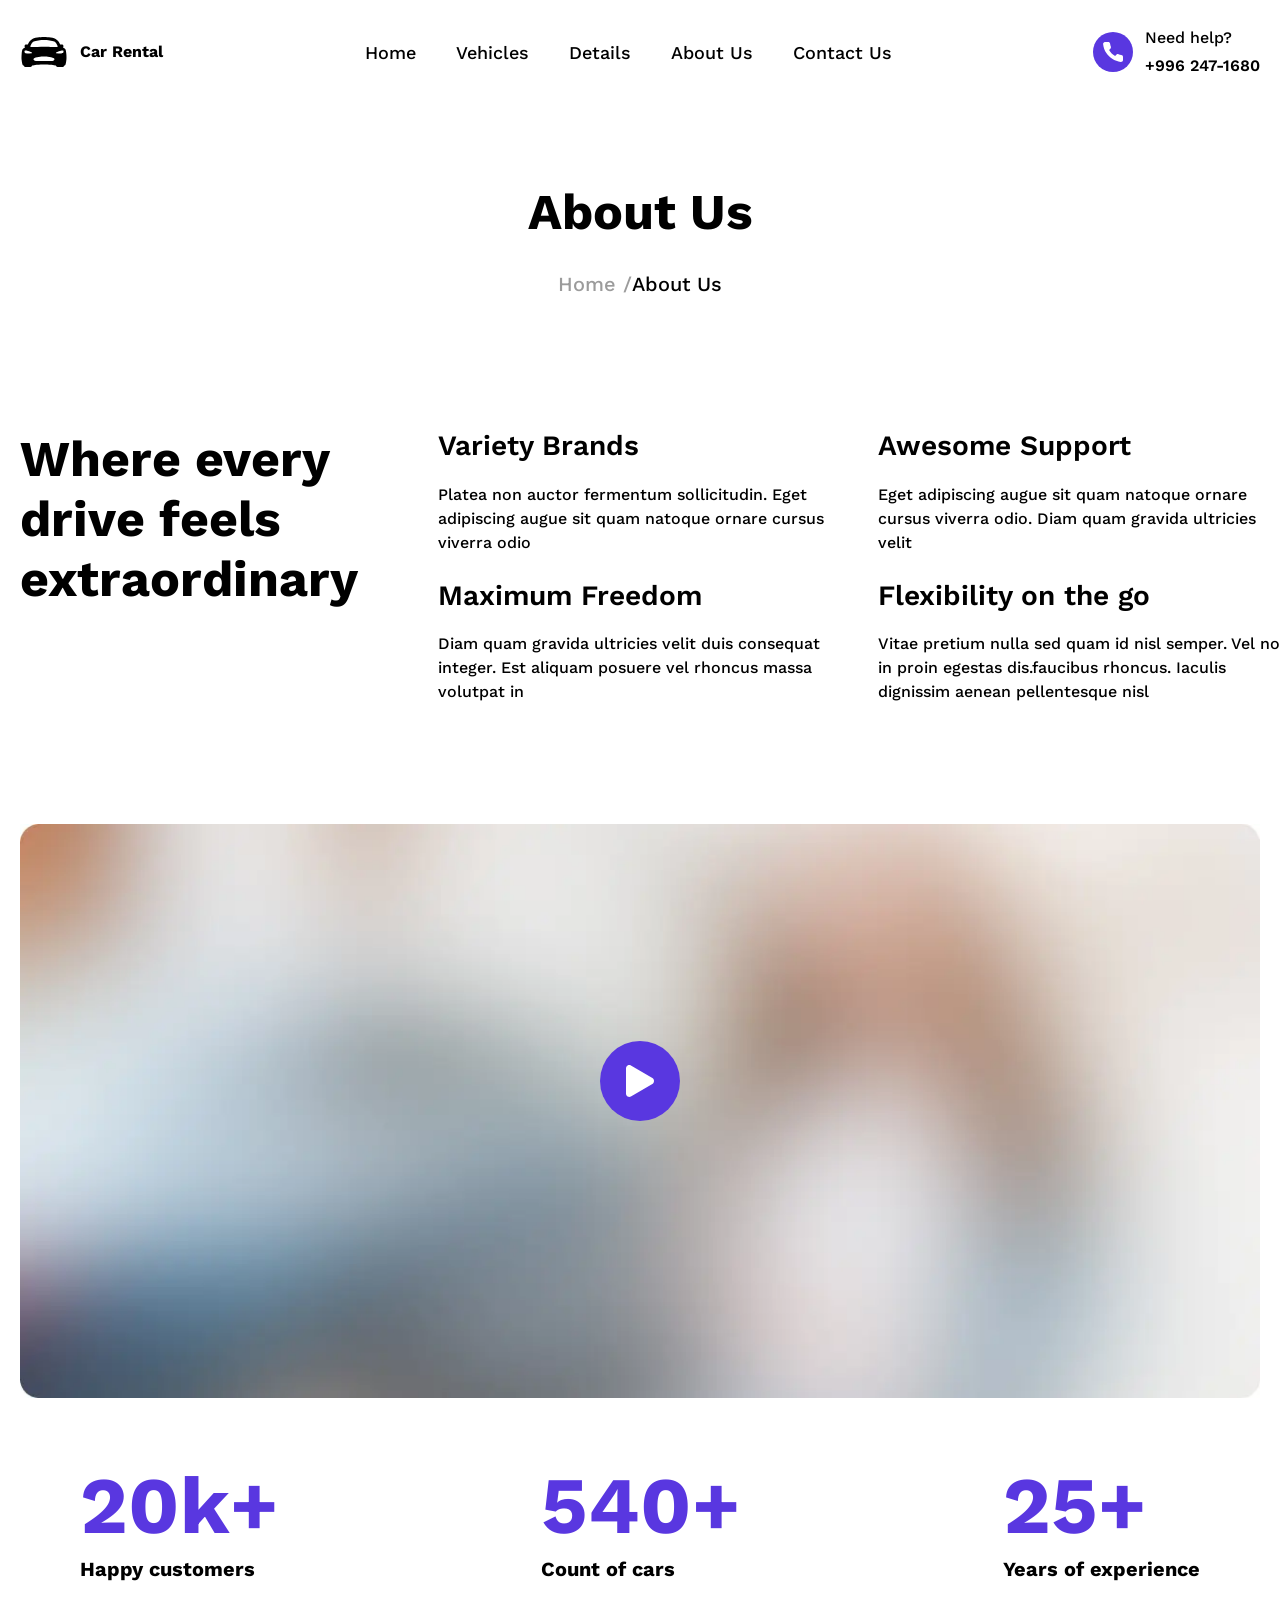
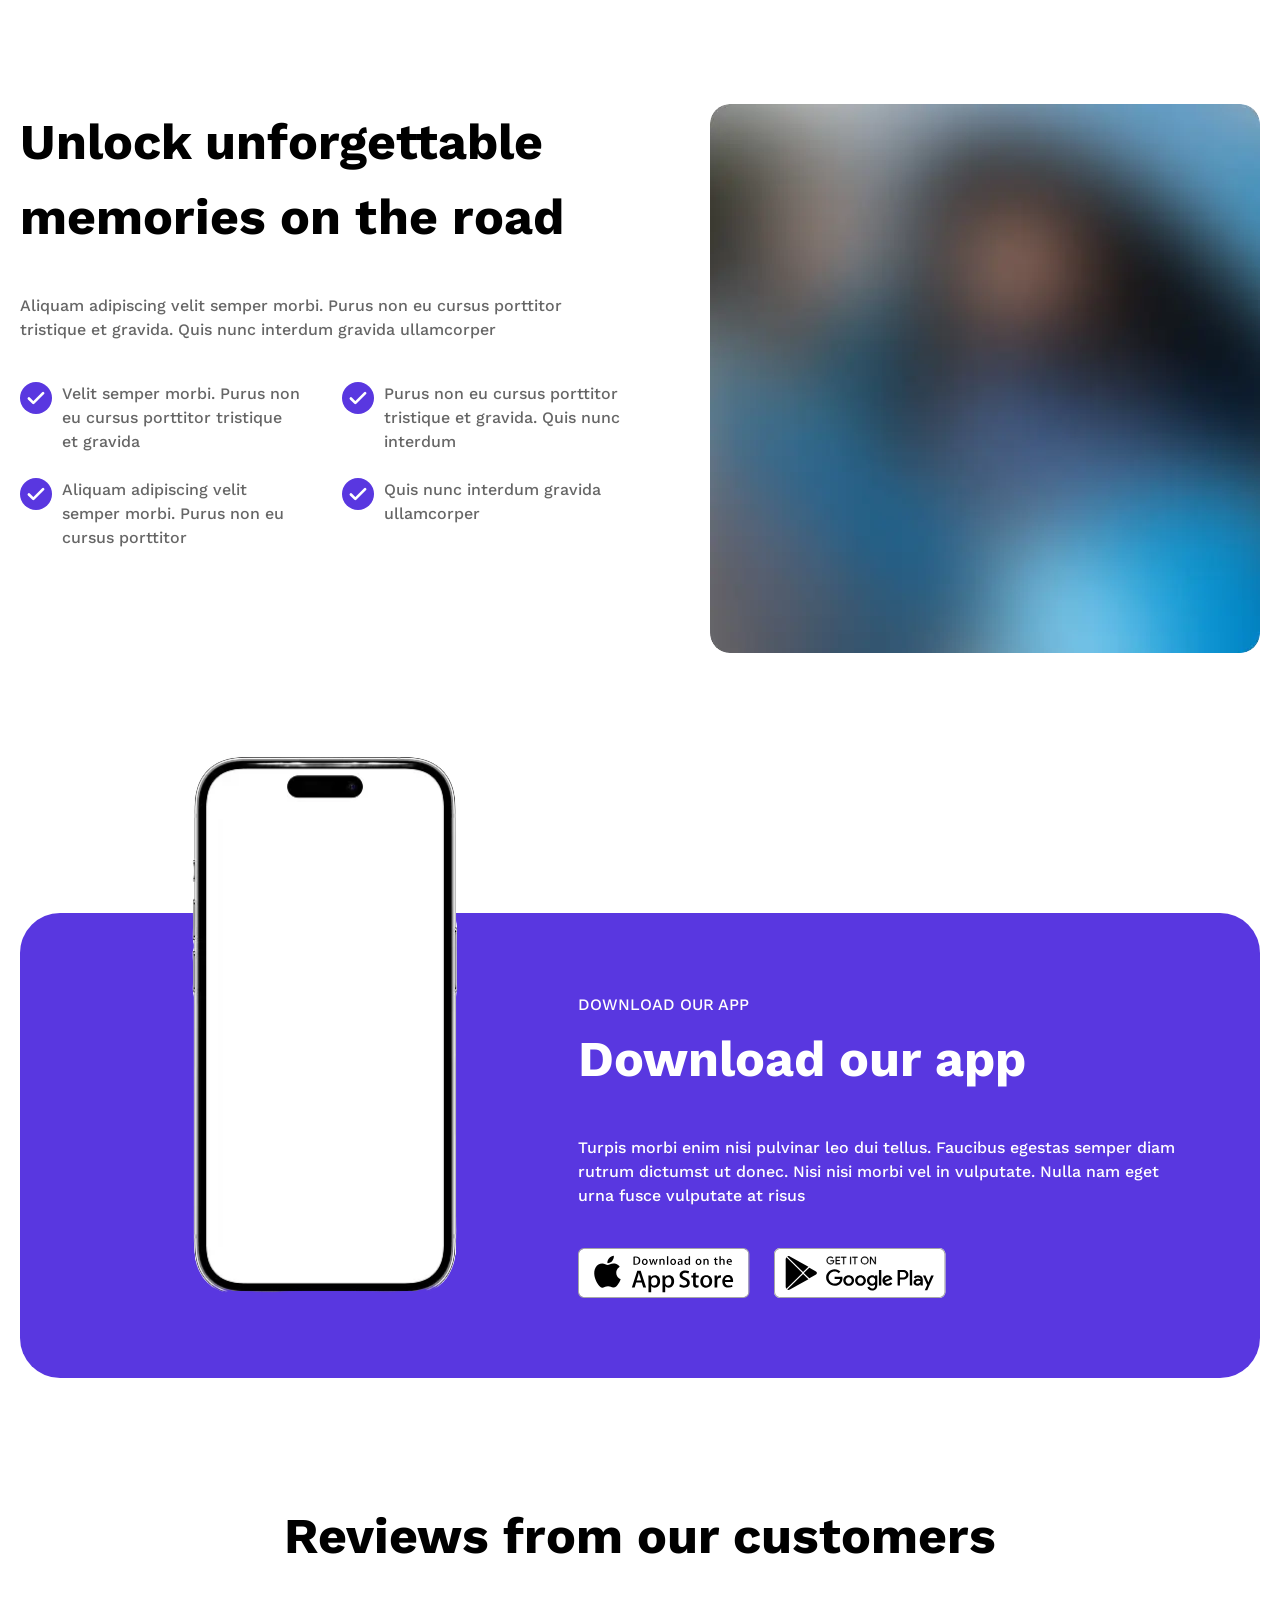
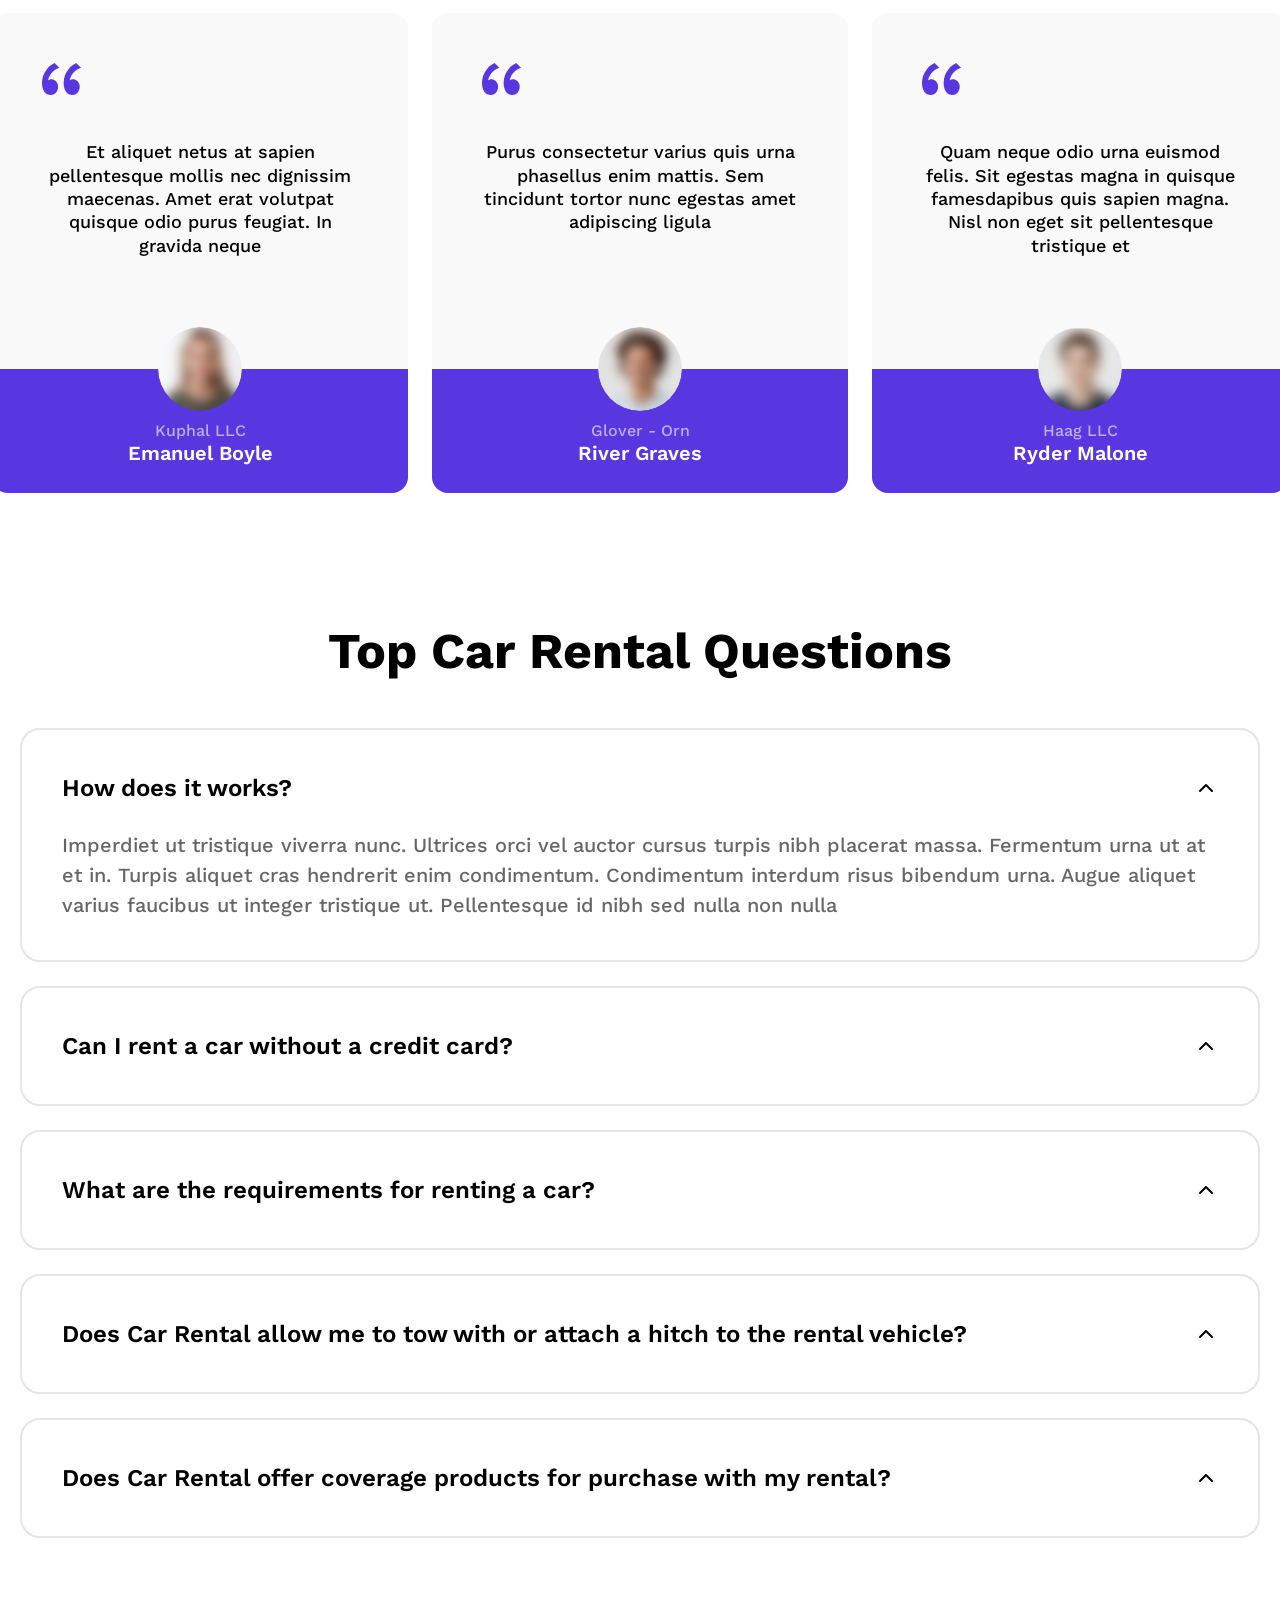
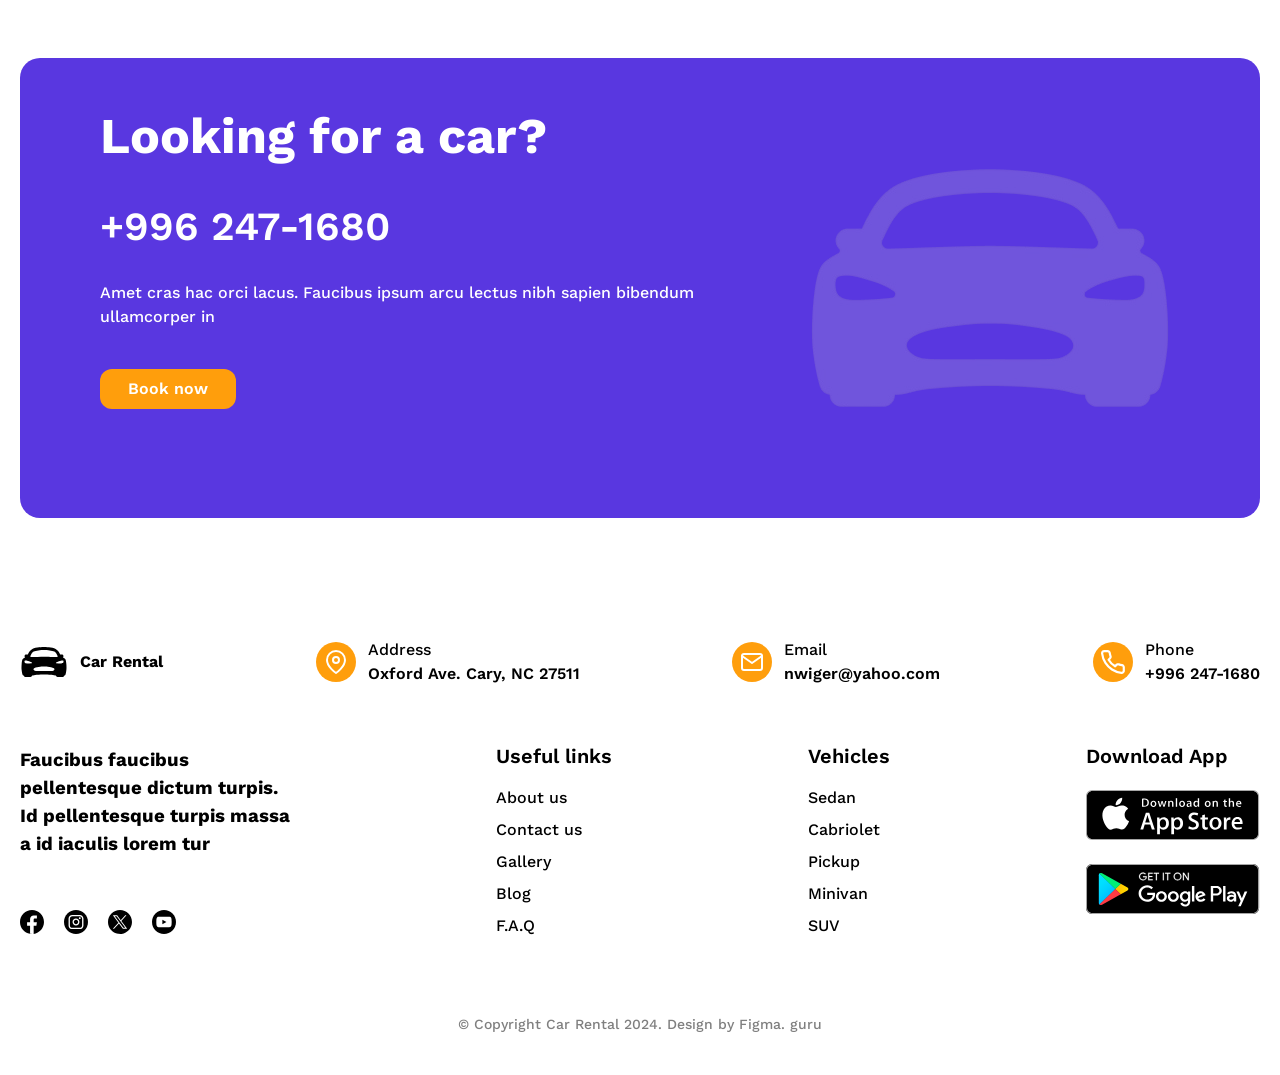
==== commit f2b09d9d: "Add mobile responsive styles for homepage" ====
--- a/about.html
+++ b/about.html
@@ -229,27 +229,27 @@
           </div>
         </div>
       </section>
-      <section class="mobile-app">
-        <div class="container">
-          <div class="mobile-app__inner">
+      <section class="about-mobile-app">
+        <div class="container">
+          <div class="about-mobile-app__inner">
             <img
-              class="mobile-app__phone"
+              class="about-mobile-app__phone"
               src="images/mobile-app.webp"
               alt="Car Rental mobile app"
             />
-            <div class="mobile-app__content">
-              <div class="mobile-app__text">
-                <div class="mobile-app__header">
-                  <p class="mobile-app__label">DOWNLOAD OUR APP</p>
-                  <h2 class="mobile-app__title">Download our app</h2>
-                </div>
-                <p class="mobile-app__desc">
+            <div class="about-mobile-app__content">
+              <div class="about-mobile-app__text">
+                <div class="about-mobile-app__header">
+                  <p class="about-mobile-app__label">DOWNLOAD OUR APP</p>
+                  <h2 class="about-mobile-app__title">Download our app</h2>
+                </div>
+                <p class="about-mobile-app__desc">
                   Turpis morbi enim nisi pulvinar leo dui tellus. Faucibus
                   egestas semper diam rutrum dictumst ut donec. Nisi nisi morbi
                   vel in vulputate. Nulla nam eget urna fusce vulputate at risus
                 </p>
               </div>
-              <div class="mobile-app__stores">
+              <div class="about-mobile-app__stores">
                 <a href="#"
                   ><img
                     src="images/app-store-white.svg"
--- a/css/components.css
+++ b/css/components.css
@@ -67,6 +67,9 @@
 .header__phone-info a {
   font-size: 16px;
   font-weight: 600;
+}
+.header__menu {
+  display: none;
 }
 /* footer */
 .footer {
--- a/css/style.css
+++ b/css/style.css
@@ -493,7 +493,7 @@
   font-weight: 500;
   color: rgba(0, 0, 0, 0.6);
 }
-/* vehicle-list */
+/* details.html vehicle-list */
 .vehicle-list__title {
   font-size: 50px;
   font-weight: 700;
@@ -564,17 +564,6 @@
   border: none;
   cursor: pointer;
 }
-.sr-only {
-  position: absolute;
-  width: 1px;
-  height: 1px;
-  padding: 0;
-  margin: -1px;
-  overflow: hidden;
-  clip: rect(0, 0, 0, 0);
-  white-space: nowrap;
-  border: 0;
-}
 /* about-stats  */
 .about-stats__inner {
   padding: var(--section-padding-md);
@@ -645,11 +634,11 @@
   object-fit: cover;
   flex-shrink: 0;
 }
-/* mobile-app */
-.mobile-app {
+/* about-mobile-app */
+.about-mobile-app {
   padding-block: 200px var(--section-padding-md);
 }
-.mobile-app__inner {
+.about-mobile-app__inner {
   position: relative;
   display: flex;
   padding-block: 80px;
@@ -657,45 +646,45 @@
   border-radius: 40px;
 }
 
-.mobile-app__content {
+.about-mobile-app__content {
   display: flex;
   flex-direction: column;
   gap: 40px;
   width: 55%;
   margin-left: auto;
 }
-.mobile-app__text {
-  display: flex;
-  flex-direction: column;
-  gap: 40px;
-}
-.mobile-app__header {
+.about-mobile-app__text {
+  display: flex;
+  flex-direction: column;
+  gap: 40px;
+}
+.about-mobile-app__header {
   display: flex;
   flex-direction: column;
   gap: 4px;
 }
-.mobile-app__label {
-  font-size: 16px;
-  font-weight: 500;
-  color: var(--white-color);
-}
-.mobile-app__title {
+.about-mobile-app__label {
+  font-size: 16px;
+  font-weight: 500;
+  color: var(--white-color);
+}
+.about-mobile-app__title {
   font-size: 50px;
   font-weight: 700;
   color: var(--white-color);
   white-space: nowrap;
 }
-.mobile-app__desc {
+.about-mobile-app__desc {
   max-width: 600px;
   font-size: 16px;
   font-weight: 500;
   color: var(--white-color);
 }
-.mobile-app__stores {
-  display: flex;
-  gap: 24px;
-}
-.mobile-app__phone {
+.about-mobile-app__stores {
+  display: flex;
+  gap: 24px;
+}
+.about-mobile-app__phone {
   position: absolute;
   left: 170px;
   top: -160px;
@@ -852,7 +841,7 @@
 }
 .about-banner__description {
   font-size: 16px;
-  font-weight: 500px;
+  font-weight: 500;
   color: var(--white-color);
 }
 .about-banner__button {
@@ -956,3 +945,197 @@
   color: rgba(0, 0, 0, 0.6);
   line-height: 1.2;
 }
+/* ====================
+   Responsive
+   ==================== */
+
+@media (max-width: 767px) {
+  /* header */
+  .page__logo {
+    flex-shrink: 0;
+  }
+  .header__nav,
+  .header__phone {
+    display: none;
+  }
+  .header__menu {
+    display: block;
+    flex-shrink: 0;
+    margin-left: auto;
+  }
+  /* home hero */
+  .hero {
+    padding-bottom: 40px;
+  }
+  .hero__inner {
+    padding: 40px 24px;
+    border-radius: 24px;
+  }
+  .hero__body {
+    flex-direction: column;
+    gap: 40px;
+  }
+
+  .hero__title {
+    width: 100%;
+    font-size: 40px;
+  }
+
+  .hero__description {
+    width: 100%;
+  }
+  .hero__content {
+    padding-top: 24px;
+  }
+  /* booking */
+  .booking-card {
+    width: 100%;
+    padding: 24px;
+  }
+  /* features */
+  .features {
+    padding-block: var(--section-padding-sm);
+  }
+  .features__inner {
+    flex-direction: column;
+    align-items: center;
+    gap: 40px;
+  }
+  .feature-card__description {
+    width: 100%;
+  }
+  /* about-feature */
+  .about-feature__inner {
+    flex-direction: column;
+    gap: 40px;
+    align-items: stretch;
+  }
+
+  .about-feature__list {
+    width: 100%;
+  }
+  /* vehicle-list */
+  .vehicle-list {
+    padding-block: var(--section-padding-sm);
+  }
+  .vehicle-list__header {
+    display: flex;
+    flex-direction: column;
+    align-items: flex-start;
+    gap: 20px;
+  }
+  .vehicle-list__heading {
+    width: 100%;
+    font-size: 36px;
+  }
+
+  .vehicle-list__items {
+    grid-template-columns: 1fr;
+  }
+  .vehicle-card__info {
+    display: flex;
+    flex-direction: column;
+    gap: 12px;
+  }
+  /* statistics-banner */
+  .statistics-banner__inner {
+    padding: var(--section-padding-md) 20px;
+  }
+  .statistics-banner__description {
+    width: 100%;
+    text-align: start;
+  }
+  .statistics-banner__items {
+    display: grid;
+    grid-template-columns: repeat(1, 1fr);
+    gap: 20px;
+  }
+  .statistics-card {
+    width: 100%;
+  }
+  /* mobile-app */
+  .mobile-app__inner {
+    position: relative;
+    min-height: 600px;
+    padding-block: 60px;
+    overflow: hidden;
+  }
+  .mobile-app__content {
+    position: relative;
+    z-index: 1;
+    align-items: center;
+    text-align: center;
+    gap: 30px;
+    padding-inline: 60px;
+  }
+  .mobile-app__title {
+    width: 100%;
+    font-size: 40px;
+    line-height: 1;
+  }
+  .mobile-app__description {
+    width: 100%;
+    line-height: 1.2;
+  }
+  .mobile-app__links {
+    display: flex;
+    flex-direction: column;
+    gap: 10px;
+  }
+  .mobile-app__image {
+    position: absolute;
+    left: 50%;
+    bottom: 40px;
+    transform: translateX(-50%);
+    width: 280px;
+    height: auto;
+  }
+  /* cta-banner */
+  .cta-banner__inner {
+    gap: 40px;
+    padding-inline: 20px;
+    flex-direction: column;
+  }
+  .cta-banner__content {
+    gap: 40px;
+  }
+  .cta-banner__title {
+    width: 100%;
+    font-size: 36px;
+  }
+  .cta-banner__description {
+    width: 100%;
+  }
+  /* footer */
+  .footer {
+    padding-block: 40px;
+  }
+
+  .footer__inner {
+    gap: 40px;
+    padding-inline: 10px;
+  }
+
+  .footer__content {
+    gap: 40px;
+  }
+
+  .footer-guide {
+    flex-direction: column;
+    align-items: flex-start;
+    gap: 24px;
+  }
+
+  .footer-info {
+    flex-direction: column;
+    gap: 40px;
+  }
+  .footer-info__social {
+    gap: 20px;
+  }
+  /* copyright */
+  .footer__copyright {
+    text-align: center;
+    line-height: 1.5;
+  }
+}
